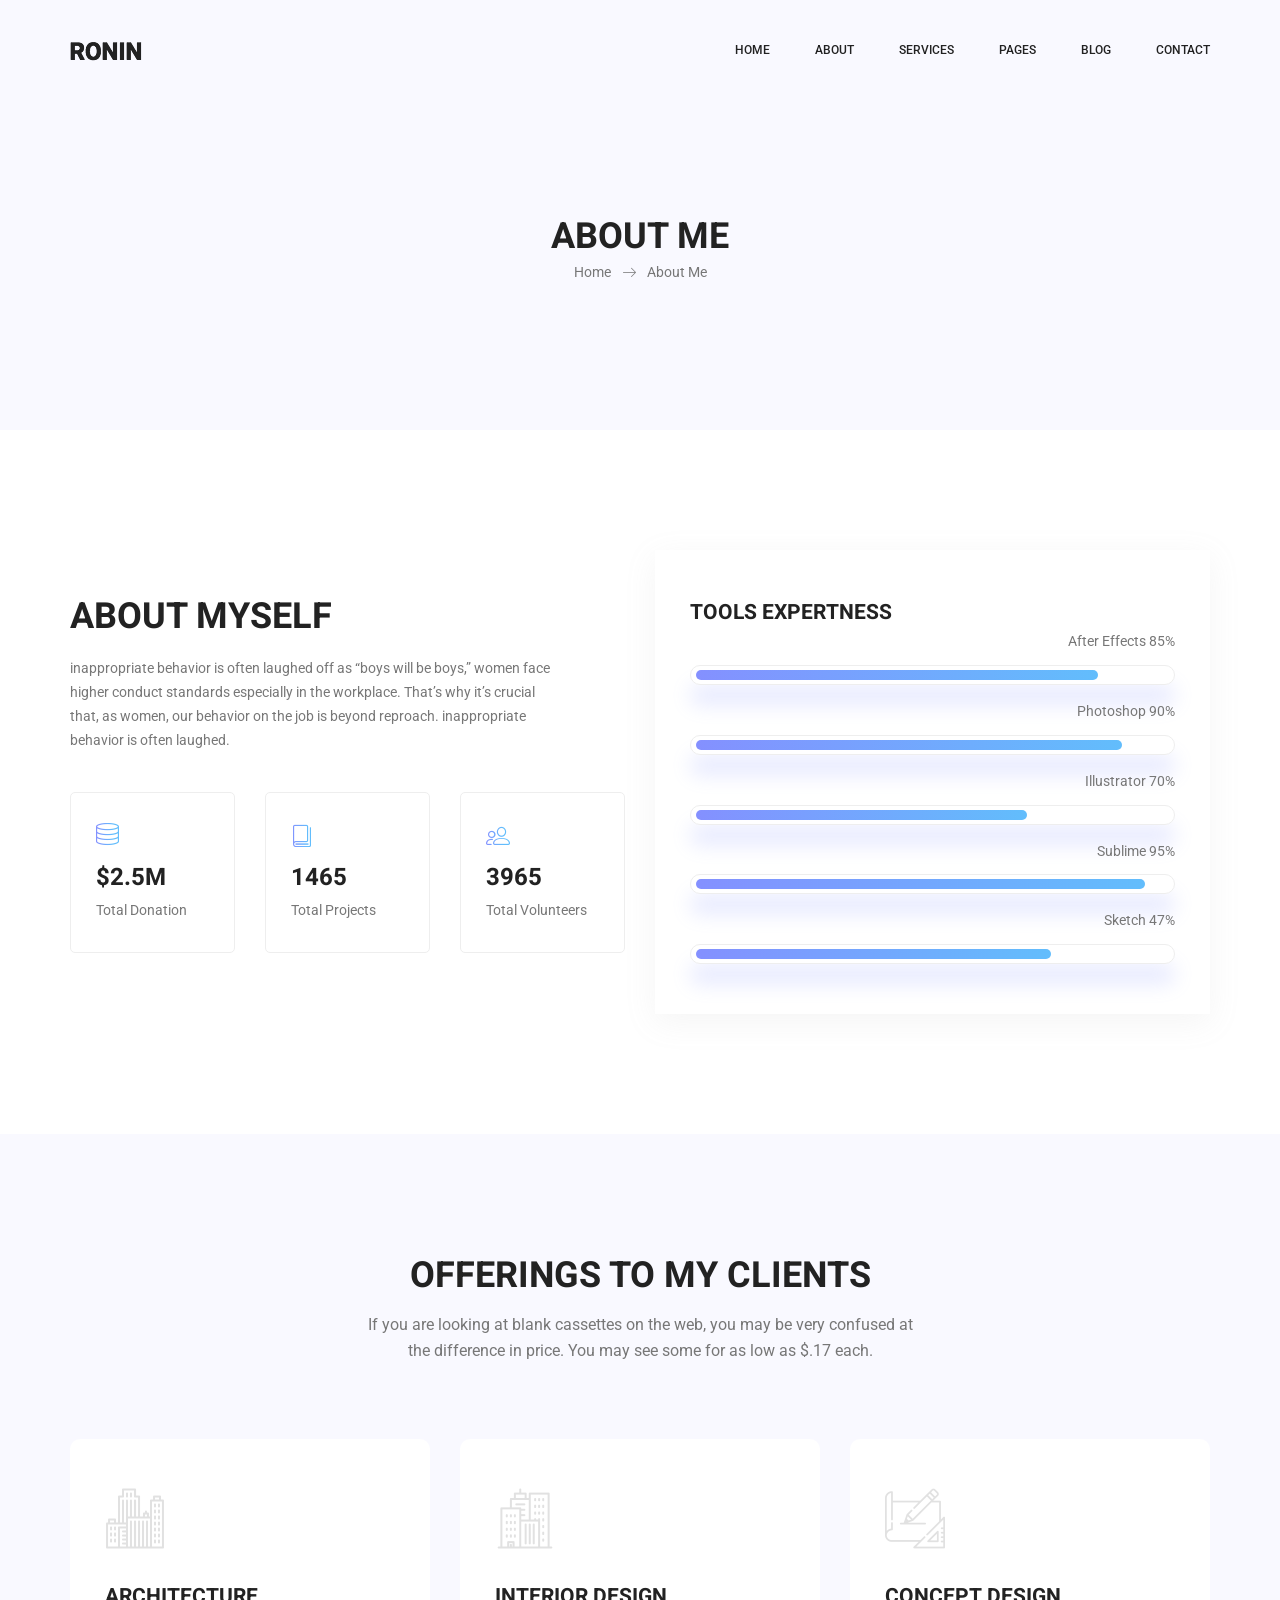
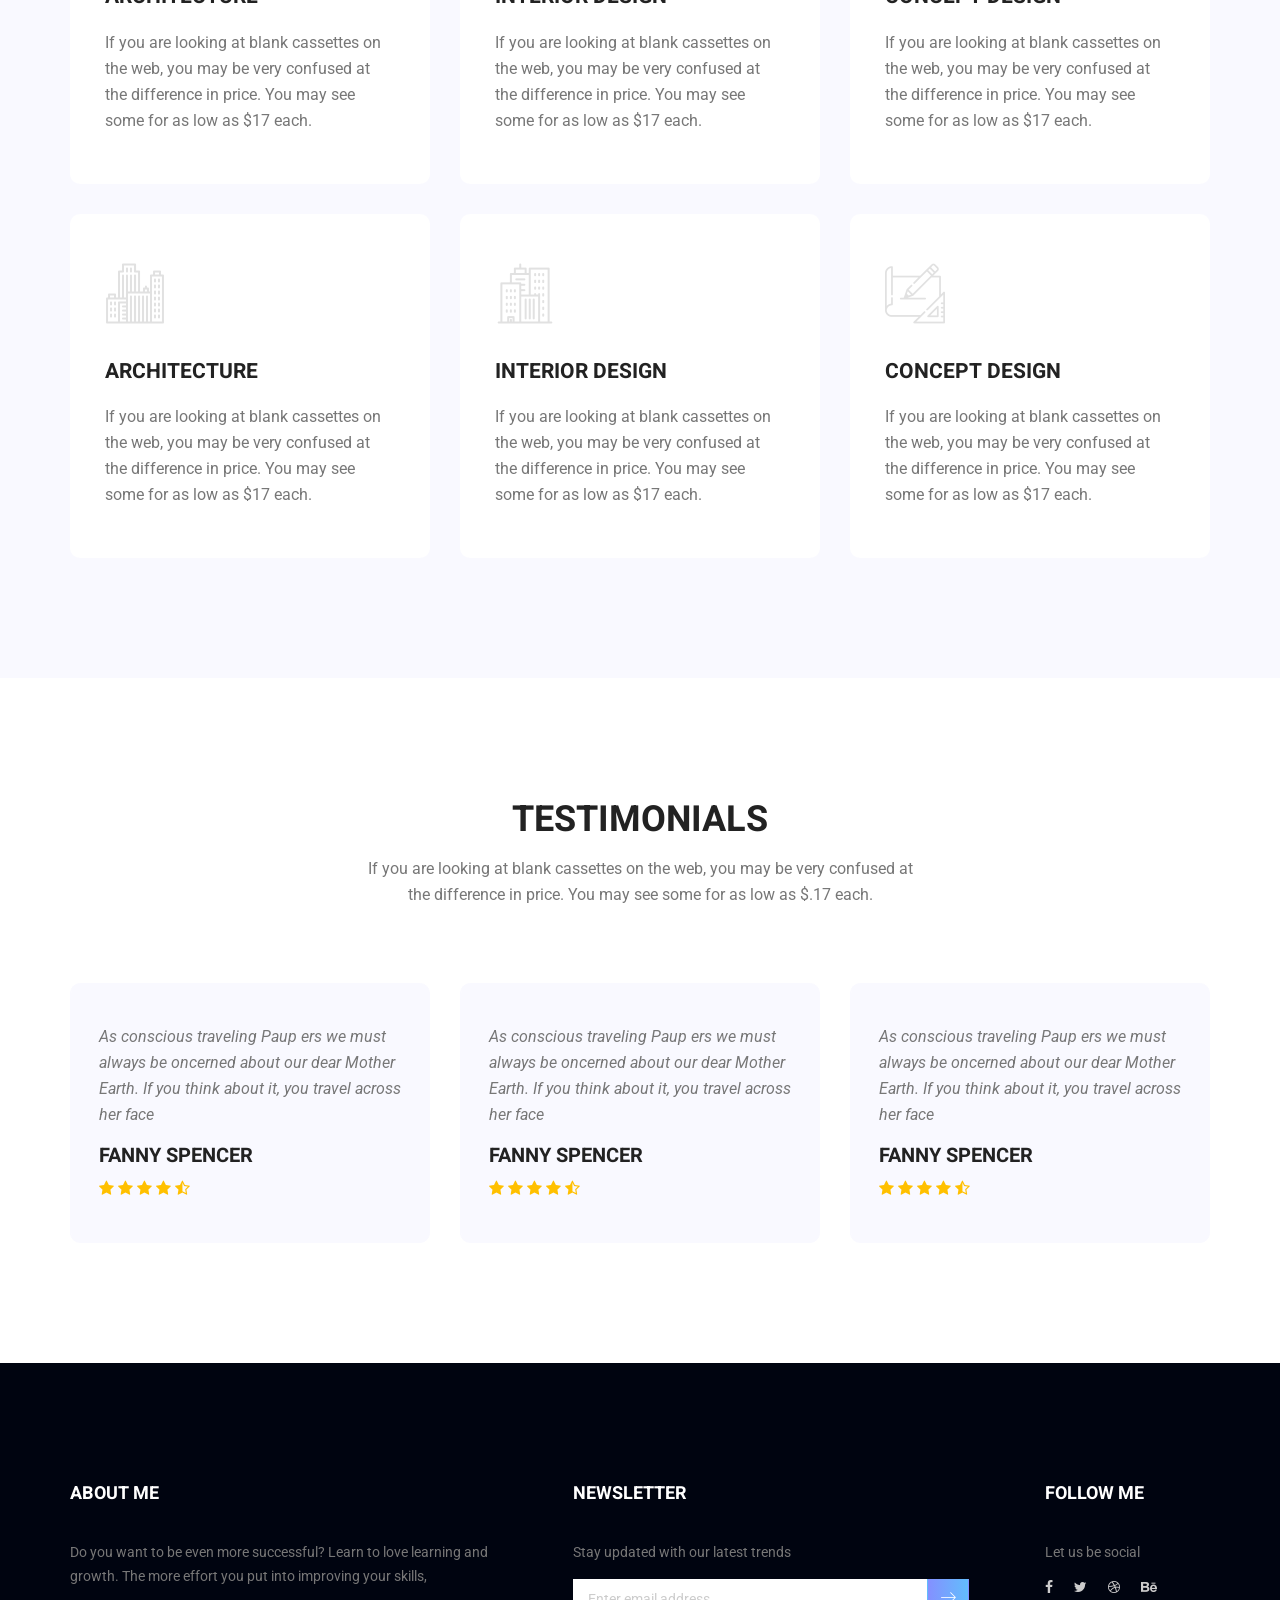
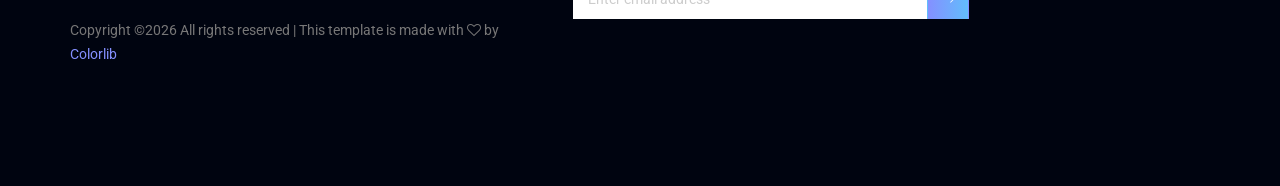
==== about-us.html @ 52c83244 "add new template" ====
<!doctype html>
<html lang="en">
    <head>
        <!-- Required meta tags -->
        <meta charset="utf-8">
        <meta name="viewport" content="width=device-width, initial-scale=1, shrink-to-fit=no">
        <link rel="icon" href="img/favicon.png" type="image/png">
        <title>Ronin Multi</title>
        <!-- Bootstrap CSS -->
        <link rel="stylesheet" href="css/bootstrap.css">
        <link rel="stylesheet" href="vendors/linericon/style.css">
        <link rel="stylesheet" href="css/font-awesome.min.css">
        <link rel="stylesheet" href="vendors/owl-carousel/owl.carousel.min.css">
        <link rel="stylesheet" href="vendors/lightbox/simpleLightbox.css">
        <link rel="stylesheet" href="vendors/nice-select/css/nice-select.css">
        <link rel="stylesheet" href="vendors/animate-css/animate.css">
        <link rel="stylesheet" href="vendors/flaticon/flaticon.css">
        <!-- main css -->
        <link rel="stylesheet" href="css/style.css">
        <link rel="stylesheet" href="css/responsive.css">
    </head>
    <body>
        
        <!--================Header Menu Area =================-->
        <header class="header_area">
            <div class="main_menu" id="mainNav">
            	<nav class="navbar navbar-expand-lg navbar-light">
					<div class="container box_1620">
						<!-- Brand and toggle get grouped for better mobile display -->
						<a class="navbar-brand logo_h" href="index.html"><img src="img/logo.png" alt=""></a>
						<button class="navbar-toggler" type="button" data-toggle="collapse" data-target="#navbarSupportedContent" aria-controls="navbarSupportedContent" aria-expanded="false" aria-label="Toggle navigation">
							<span class="icon-bar"></span>
							<span class="icon-bar"></span>
							<span class="icon-bar"></span>
						</button>
						<!-- Collect the nav links, forms, and other content for toggling -->
						<div class="collapse navbar-collapse offset" id="navbarSupportedContent">
							<ul class="nav navbar-nav menu_nav ml-auto">
								<li class="nav-item active"><a class="nav-link" href="index.html">Home</a></li> 
								<li class="nav-item"><a class="nav-link" href="about-us.html">About</a></li> 
								<li class="nav-item"><a class="nav-link" href="services.html">Services</a>
								<li class="nav-item submenu dropdown">
									<a href="#" class="nav-link dropdown-toggle" data-toggle="dropdown" role="button" aria-haspopup="true" aria-expanded="false">Pages</a>
									<ul class="dropdown-menu">
										<li class="nav-item"><a class="nav-link" href="portfolio.html">Portfolio</a></li>
										<li class="nav-item"><a class="nav-link" href="portfolio-details.html">Project Details</a></li>
										<li class="nav-item"><a class="nav-link" href="elements.html">Elements</a></li>
									</ul>
								</li> 
								<li class="nav-item submenu dropdown">
									<a href="#" class="nav-link dropdown-toggle" data-toggle="dropdown" role="button" aria-haspopup="true" aria-expanded="false">Blog</a>
									<ul class="dropdown-menu">
										<li class="nav-item"><a class="nav-link" href="blog.html">Blog</a></li>
										<li class="nav-item"><a class="nav-link" href="single-blog.html">Blog Details</a></li>
									</ul>
								</li> 
								<li class="nav-item"><a class="nav-link" href="contact.html">Contact</a></li>
							</ul>
						</div> 
					</div>
            	</nav>
            </div>
        </header>
        <!--================Header Menu Area =================-->
        
        <!--================Home Banner Area =================-->
        <section class="banner_area">
            <div class="banner_inner d-flex align-items-center">
            	<div class="overlay bg-parallax" data-stellar-ratio="0.9" data-stellar-vertical-offset="0" data-background=""></div>
				<div class="container">
					<div class="banner_content text-center">
						<h2>About Me</h2>
						<div class="page_link">
							<a href="index.html">Home</a>
							<a href="about-us.html">About Me</a>
						</div>
						
					</div>
				</div>
            </div>
        </section>
        <!--================End Home Banner Area =================-->
        
        <!--================Welcome Area =================-->
        <section class="welcome_area p_120">
        	<div class="container">
        		<div class="row welcome_inner">
        			<div class="col-lg-6">
        				<div class="welcome_text">
        					<h4>About Myself</h4>
        					<p>inappropriate behavior is often laughed off as “boys will be boys,” women face higher conduct standards especially in the workplace. That’s why it’s crucial that, as women, our behavior on the job is beyond reproach. inappropriate behavior is often laughed.</p>
        					<div class="row">
        						<div class="col-sm-4">
        							<div class="wel_item">
        								<i class="lnr lnr-database"></i>
        								<h4>$2.5M</h4>
        								<p>Total Donation</p>
        							</div>
        						</div>
        						<div class="col-sm-4">
        							<div class="wel_item">
        								<i class="lnr lnr-book"></i>
        								<h4>1465</h4>
        								<p>Total Projects</p>
        							</div>
        						</div>
        						<div class="col-sm-4">
        							<div class="wel_item">
        								<i class="lnr lnr-users"></i>
        								<h4>3965</h4>
        								<p>Total Volunteers</p>
        							</div>
        						</div>
        					</div>
        				</div>
        			</div>
        			<div class="col-lg-6">
        				<div class="tools_expert">
        					<h3>Tools Expertness</h3>
        					<div class="skill_main">
								<div class="skill_item">
									<h4>After Effects <span class="counter">85</span>%</h4>
									<div class="progress">
										<div class="progress-bar" role="progressbar" aria-valuenow="85" aria-valuemin="0" aria-valuemax="100"></div>
									</div>
								</div>
								<div class="skill_item">
									<h4>Photoshop <span class="counter">90</span>%</h4>
									<div class="progress">
										<div class="progress-bar" role="progressbar" aria-valuenow="90" aria-valuemin="0" aria-valuemax="100"></div>
									</div>
								</div>
								<div class="skill_item">
									<h4>Illustrator <span class="counter">70</span>%</h4>
									<div class="progress">
										<div class="progress-bar" role="progressbar" aria-valuenow="70" aria-valuemin="0" aria-valuemax="100"></div>
									</div>
								</div>
								<div class="skill_item">
									<h4>Sublime <span class="counter">95</span>%</h4>
									<div class="progress">
										<div class="progress-bar" role="progressbar" aria-valuenow="95" aria-valuemin="0" aria-valuemax="100"></div>
									</div>
								</div>
								<div class="skill_item">
									<h4>Sketch <span class="counter">75</span>%</h4>
									<div class="progress">
										<div class="progress-bar" role="progressbar" aria-valuenow="75" aria-valuemin="0" aria-valuemax="100"></div>
									</div>
								</div>
							</div>
        				</div>
        			</div>
        		</div>
        	</div>
        </section>
        <!--================End Welcome Area =================-->
        
        <!--================Feature Area =================-->
        <section class="feature_area p_120">
        	<div class="container">
        		<div class="main_title">
        			<h2>offerings to my clients</h2>
        			<p>If you are looking at blank cassettes on the web, you may be very confused at the difference in price. You may see some for as low as $.17 each.</p>
        		</div>
        		<div class="feature_inner row">
        			<div class="col-lg-4 col-md-6">
        				<div class="feature_item">
        					<i class="flaticon-city"></i>
        					<h4>Architecture</h4>
        					<p>If you are looking at blank cassettes on the web, you may be very confused at the difference in price. You may see some for as low as $17 each.</p>
        				</div>
        			</div>
        			<div class="col-lg-4 col-md-6">
        				<div class="feature_item">
        					<i class="flaticon-skyline"></i>
        					<h4>Interior Design</h4>
        					<p>If you are looking at blank cassettes on the web, you may be very confused at the difference in price. You may see some for as low as $17 each.</p>
        				</div>
        			</div>
        			<div class="col-lg-4 col-md-6">
        				<div class="feature_item">
        					<i class="flaticon-sketch"></i>
        					<h4>Concept Design</h4>
        					<p>If you are looking at blank cassettes on the web, you may be very confused at the difference in price. You may see some for as low as $17 each.</p>
        				</div>
        			</div>
        			<div class="col-lg-4 col-md-6">
        				<div class="feature_item">
        					<i class="flaticon-city"></i>
        					<h4>Architecture</h4>
        					<p>If you are looking at blank cassettes on the web, you may be very confused at the difference in price. You may see some for as low as $17 each.</p>
        				</div>
        			</div>
        			<div class="col-lg-4 col-md-6">
        				<div class="feature_item">
        					<i class="flaticon-skyline"></i>
        					<h4>Interior Design</h4>
        					<p>If you are looking at blank cassettes on the web, you may be very confused at the difference in price. You may see some for as low as $17 each.</p>
        				</div>
        			</div>
        			<div class="col-lg-4 col-md-6">
        				<div class="feature_item">
        					<i class="flaticon-sketch"></i>
        					<h4>Concept Design</h4>
        					<p>If you are looking at blank cassettes on the web, you may be very confused at the difference in price. You may see some for as low as $17 each.</p>
        				</div>
        			</div>
        		</div>
        	</div>
        </section>
        <!--================End Feature Area =================-->
        
        <!--================Testimonials Area =================-->
        <section class="testimonials_area testi_two p_120">
        	<div class="container">
        		<div class="main_title">
        			<h2>Testimonials</h2>
        			<p>If you are looking at blank cassettes on the web, you may be very confused at the difference in price. You may see some for as low as $.17 each.</p>
        		</div>
        		<div class="testi_inner">
					<div class="testi_slider owl-carousel">
						<div class="item">
							<div class="testi_item">
								<p>As conscious traveling Paup ers we must always be oncerned about our dear Mother Earth. If you think about it, you travel across her face</p>
								<h4>Fanny Spencer</h4>
								<a href="#"><i class="fa fa-star"></i></a>
								<a href="#"><i class="fa fa-star"></i></a>
								<a href="#"><i class="fa fa-star"></i></a>
								<a href="#"><i class="fa fa-star"></i></a>
								<a href="#"><i class="fa fa-star-half-o"></i></a>
							</div>
						</div>
						<div class="item">
							<div class="testi_item">
								<p>As conscious traveling Paup ers we must always be oncerned about our dear Mother Earth. If you think about it, you travel across her face</p>
								<h4>Fanny Spencer</h4>
								<a href="#"><i class="fa fa-star"></i></a>
								<a href="#"><i class="fa fa-star"></i></a>
								<a href="#"><i class="fa fa-star"></i></a>
								<a href="#"><i class="fa fa-star"></i></a>
								<a href="#"><i class="fa fa-star-half-o"></i></a>
							</div>
						</div>
						<div class="item">
							<div class="testi_item">
								<p>As conscious traveling Paup ers we must always be oncerned about our dear Mother Earth. If you think about it, you travel across her face</p>
								<h4>Fanny Spencer</h4>
								<a href="#"><i class="fa fa-star"></i></a>
								<a href="#"><i class="fa fa-star"></i></a>
								<a href="#"><i class="fa fa-star"></i></a>
								<a href="#"><i class="fa fa-star"></i></a>
								<a href="#"><i class="fa fa-star-half-o"></i></a>
							</div>
						</div>
					</div>
        		</div>
        	</div>
        </section>
        <!--================End Testimonials Area =================-->
        
        <!--================Footer Area =================-->
        <footer class="footer_area p_120">
        	<div class="container">
        		<div class="row footer_inner">
        			<div class="col-lg-5 col-sm-6">
        				<aside class="f_widget ab_widget">
        					<div class="f_title">
        						<h3>About Me</h3>
        					</div>
        					<p>Do you want to be even more successful? Learn to love learning and growth. The more effort you put into improving your skills,</p>
        					<p><!-- Link back to Colorlib can't be removed. Template is licensed under CC BY 3.0. -->
Copyright &copy;<script>document.write(new Date().getFullYear());</script> All rights reserved | This template is made with <i class="fa fa-heart-o" aria-hidden="true"></i> by <a href="https://colorlib.com" target="_blank">Colorlib</a>
<!-- Link back to Colorlib can't be removed. Template is licensed under CC BY 3.0. -->
</p>
        				</aside>
        			</div>
        			<div class="col-lg-5 col-sm-6">
        				<aside class="f_widget news_widget">
        					<div class="f_title">
        						<h3>Newsletter</h3>
        					</div>
        					<p>Stay updated with our latest trends</p>
        					<div id="mc_embed_signup">
                                <form target="_blank" action="https://spondonit.us12.list-manage.com/subscribe/post?u=1462626880ade1ac87bd9c93a&amp;id=92a4423d01" method="get" class="subscribe_form relative">
                                	<div class="input-group d-flex flex-row">
                                        <input name="EMAIL" placeholder="Enter email address" onfocus="this.placeholder = ''" onblur="this.placeholder = 'Email Address '" required="" type="email">
                                        <button class="btn sub-btn"><span class="lnr lnr-arrow-right"></span></button>		
                                    </div>				
                                    <div class="mt-10 info"></div>
                                </form>
                            </div>
        				</aside>
        			</div>
        			<div class="col-lg-2">
        				<aside class="f_widget social_widget">
        					<div class="f_title">
        						<h3>Follow Me</h3>
        					</div>
        					<p>Let us be social</p>
        					<ul class="list">
        						<li><a href="#"><i class="fa fa-facebook"></i></a></li>
        						<li><a href="#"><i class="fa fa-twitter"></i></a></li>
        						<li><a href="#"><i class="fa fa-dribbble"></i></a></li>
        						<li><a href="#"><i class="fa fa-behance"></i></a></li>
        					</ul>
        				</aside>
        			</div>
        		</div>
        	</div>
        </footer>
        <!--================End Footer Area =================-->
        
        
        
        
        <!-- Optional JavaScript -->
        <!-- jQuery first, then Popper.js, then Bootstrap JS -->
        <script src="js/jquery-3.2.1.min.js"></script>
        <script src="js/popper.js"></script>
        <script src="js/bootstrap.min.js"></script>
        <script src="js/stellar.js"></script>
        <script src="vendors/lightbox/simpleLightbox.min.js"></script>
        <script src="vendors/nice-select/js/jquery.nice-select.min.js"></script>
        <script src="vendors/isotope/imagesloaded.pkgd.min.js"></script>
        <script src="vendors/isotope/isotope-min.js"></script>
        <script src="vendors/owl-carousel/owl.carousel.min.js"></script>
        <script src="js/jquery.ajaxchimp.min.js"></script>
        <script src="js/mail-script.js"></script>
        <script src="vendors/counter-up/jquery.waypoints.min.js"></script>
        <script src="vendors/counter-up/jquery.counterup.min.js"></script>
        <script src="js/theme.js"></script>
    </body>
</html>
---- vendors/linericon/style.css ----
@font-face {
	font-family: 'Linearicons-Free';
	src:url('fonts/Linearicons-Free.eot?w118d');
	src:url('fonts/Linearicons-Free.eot?#iefixw118d') format('embedded-opentype'),
		url('fonts/Linearicons-Free.woff2?w118d') format('woff2'),
		url('fonts/Linearicons-Free.woff?w118d') format('woff'),
		url('fonts/Linearicons-Free.ttf?w118d') format('truetype'),
		url('fonts/Linearicons-Free.svg?w118d#Linearicons-Free') format('svg');
	font-weight: normal;
	font-style: normal;
}

.lnr {
	font-family: 'Linearicons-Free';
	speak: none;
	font-style: normal;
	font-weight: normal;
	font-variant: normal;
	text-transform: none;
	line-height: 1;

	/* Better Font Rendering =========== */
	-webkit-font-smoothing: antialiased;
	-moz-osx-font-smoothing: grayscale;
}

.lnr-home:before {
	content: "\e800";
}
.lnr-apartment:before {
	content: "\e801";
}
.lnr-pencil:before {
	content: "\e802";
}
.lnr-magic-wand:before {
	content: "\e803";
}
.lnr-drop:before {
	content: "\e804";
}
.lnr-lighter:before {
	content: "\e805";
}
.lnr-poop:before {
	content: "\e806";
}
.lnr-sun:before {
	content: "\e807";
}
.lnr-moon:before {
	content: "\e808";
}
.lnr-cloud:before {
	content: "\e809";
}
.lnr-cloud-upload:before {
	content: "\e80a";
}
.lnr-cloud-download:before {
	content: "\e80b";
}
.lnr-cloud-sync:before {
	content: "\e80c";
}
.lnr-cloud-check:before {
	content: "\e80d";
}
.lnr-database:before {
	content: "\e80e";
}
.lnr-lock:before {
	content: "\e80f";
}
.lnr-cog:before {
	content: "\e810";
}
.lnr-trash:before {
	content: "\e811";
}
.lnr-dice:before {
	content: "\e812";
}
.lnr-heart:before {
	content: "\e813";
}
.lnr-star:before {
	content: "\e814";
}
.lnr-star-half:before {
	content: "\e815";
}
.lnr-star-empty:before {
	content: "\e816";
}
.lnr-flag:before {
	content: "\e817";
}
.lnr-envelope:before {
	content: "\e818";
}
.lnr-paperclip:before {
	content: "\e819";
}
.lnr-inbox:before {
	content: "\e81a";
}
.lnr-eye:before {
	content: "\e81b";
}
.lnr-printer:before {
	content: "\e81c";
}
.lnr-file-empty:before {
	content: "\e81d";
}
.lnr-file-add:before {
	content: "\e81e";
}
.lnr-enter:before {
	content: "\e81f";
}
.lnr-exit:before {
	content: "\e820";
}
.lnr-graduation-hat:before {
	content: "\e821";
}
.lnr-license:before {
	content: "\e822";
}
.lnr-music-note:before {
	content: "\e823";
}
.lnr-film-play:before {
	content: "\e824";
}
.lnr-camera-video:before {
	content: "\e825";
}
.lnr-camera:before {
	content: "\e826";
}
.lnr-picture:before {
	content: "\e827";
}
.lnr-book:before {
	content: "\e828";
}
.lnr-bookmark:before {
	content: "\e829";
}
.lnr-user:before {
	content: "\e82a";
}
.lnr-users:before {
	content: "\e82b";
}
.lnr-shirt:before {
	content: "\e82c";
}
.lnr-store:before {
	content: "\e82d";
}
.lnr-cart:before {
	content: "\e82e";
}
.lnr-tag:before {
	content: "\e82f";
}
.lnr-phone-handset:before {
	content: "\e830";
}
.lnr-phone:before {
	content: "\e831";
}
.lnr-pushpin:before {
	content: "\e832";
}
.lnr-map-marker:before {
	content: "\e833";
}
.lnr-map:before {
	content: "\e834";
}
.lnr-location:before {
	content: "\e835";
}
.lnr-calendar-full:before {
	content: "\e836";
}
.lnr-keyboard:before {
	content: "\e837";
}
.lnr-spell-check:before {
	content: "\e838";
}
.lnr-screen:before {
	content: "\e839";
}
.lnr-smartphone:before {
	content: "\e83a";
}
.lnr-tablet:before {
	content: "\e83b";
}
.lnr-laptop:before {
	content: "\e83c";
}
.lnr-laptop-phone:before {
	content: "\e83d";
}
.lnr-power-switch:before {
	content: "\e83e";
}
.lnr-bubble:before {
	content: "\e83f";
}
.lnr-heart-pulse:before {
	content: "\e840";
}
.lnr-construction:before {
	content: "\e841";
}
.lnr-pie-chart:before {
	content: "\e842";
}
.lnr-chart-bars:before {
	content: "\e843";
}
.lnr-gift:before {
	content: "\e844";
}
.lnr-diamond:before {
	content: "\e845";
}
.lnr-linearicons:before {
	content: "\e846";
}
.lnr-dinner:before {
	content: "\e847";
}
.lnr-coffee-cup:before {
	content: "\e848";
}
.lnr-leaf:before {
	content: "\e849";
}
.lnr-paw:before {
	content: "\e84a";
}
.lnr-rocket:before {
	content: "\e84b";
}
.lnr-briefcase:before {
	content: "\e84c";
}
.lnr-bus:before {
	content: "\e84d";
}
.lnr-car:before {
	content: "\e84e";
}
.lnr-train:before {
	content: "\e84f";
}
.lnr-bicycle:before {
	content: "\e850";
}
.lnr-wheelchair:before {
	content: "\e851";
}
.lnr-select:before {
	content: "\e852";
}
.lnr-earth:before {
	content: "\e853";
}
.lnr-smile:before {
	content: "\e854";
}
.lnr-sad:before {
	content: "\e855";
}
.lnr-neutral:before {
	content: "\e856";
}
.lnr-mustache:before {
	content: "\e857";
}
.lnr-alarm:before {
	content: "\e858";
}
.lnr-bullhorn:before {
	content: "\e859";
}
.lnr-volume-high:before {
	content: "\e85a";
}
.lnr-volume-medium:before {
	content: "\e85b";
}
.lnr-volume-low:before {
	content: "\e85c";
}
.lnr-volume:before {
	content: "\e85d";
}
.lnr-mic:before {
	content: "\e85e";
}
.lnr-hourglass:before {
	content: "\e85f";
}
.lnr-undo:before {
	content: "\e860";
}
.lnr-redo:before {
	content: "\e861";
}
.lnr-sync:before {
	content: "\e862";
}
.lnr-history:before {
	content: "\e863";
}
.lnr-clock:before {
	content: "\e864";
}
.lnr-download:before {
	content: "\e865";
}
.lnr-upload:before {
	content: "\e866";
}
.lnr-enter-down:before {
	content: "\e867";
}
.lnr-exit-up:before {
	content: "\e868";
}
.lnr-bug:before {
	content: "\e869";
}
.lnr-code:before {
	content: "\e86a";
}
.lnr-link:before {
	content: "\e86b";
}
.lnr-unlink:before {
	content: "\e86c";
}
.lnr-thumbs-up:before {
	content: "\e86d";
}
.lnr-thumbs-down:before {
	content: "\e86e";
}
.lnr-magnifier:before {
	content: "\e86f";
}
.lnr-cross:before {
	content: "\e870";
}
.lnr-menu:before {
	content: "\e871";
}
.lnr-list:before {
	content: "\e872";
}
.lnr-chevron-up:before {
	content: "\e873";
}
.lnr-chevron-down:before {
	content: "\e874";
}
.lnr-chevron-left:before {
	content: "\e875";
}
.lnr-chevron-right:before {
	content: "\e876";
}
.lnr-arrow-up:before {
	content: "\e877";
}
.lnr-arrow-down:before {
	content: "\e878";
}
.lnr-arrow-left:before {
	content: "\e879";
}
.lnr-arrow-right:before {
	content: "\e87a";
}
.lnr-move:before {
	content: "\e87b";
}
.lnr-warning:before {
	content: "\e87c";
}
.lnr-question-circle:before {
	content: "\e87d";
}
.lnr-menu-circle:before {
	content: "\e87e";
}
.lnr-checkmark-circle:before {
	content: "\e87f";
}
.lnr-cross-circle:before {
	content: "\e880";
}
.lnr-plus-circle:before {
	content: "\e881";
}
.lnr-circle-minus:before {
	content: "\e882";
}
.lnr-arrow-up-circle:before {
	content: "\e883";
}
.lnr-arrow-down-circle:before {
	content: "\e884";
}
.lnr-arrow-left-circle:before {
	content: "\e885";
}
.lnr-arrow-right-circle:before {
	content: "\e886";
}
.lnr-chevron-up-circle:before {
	content: "\e887";
}
.lnr-chevron-down-circle:before {
	content: "\e888";
}
.lnr-chevron-left-circle:before {
	content: "\e889";
}
.lnr-chevron-right-circle:before {
	content: "\e88a";
}
.lnr-crop:before {
	content: "\e88b";
}
.lnr-frame-expand:before {
	content: "\e88c";
}
.lnr-frame-contract:before {
	content: "\e88d";
}
.lnr-layers:before {
	content: "\e88e";
}
.lnr-funnel:before {
	content: "\e88f";
}
.lnr-text-format:before {
	content: "\e890";
}
.lnr-text-format-remove:before {
	content: "\e891";
}
.lnr-text-size:before {
	content: "\e892";
}
.lnr-bold:before {
	content: "\e893";
}
.lnr-italic:before {
	content: "\e894";
}
.lnr-underline:before {
	content: "\e895";
}
.lnr-strikethrough:before {
	content: "\e896";
}
.lnr-highlight:before {
	content: "\e897";
}
.lnr-text-align-left:before {
	content: "\e898";
}
.lnr-text-align-center:before {
	content: "\e899";
}
.lnr-text-align-right:before {
	content: "\e89a";
}
.lnr-text-align-justify:before {
	content: "\e89b";
}
.lnr-line-spacing:before {
	content: "\e89c";
}
.lnr-indent-increase:before {
	content: "\e89d";
}
.lnr-indent-decrease:before {
	content: "\e89e";
}
.lnr-pilcrow:before {
	content: "\e89f";
}
.lnr-direction-ltr:before {
	content: "\e8a0";
}
.lnr-direction-rtl:before {
	content: "\e8a1";
}
.lnr-page-break:before {
	content: "\e8a2";
}
.lnr-sort-alpha-asc:before {
	content: "\e8a3";
}
.lnr-sort-amount-asc:before {
	content: "\e8a4";
}
.lnr-hand:before {
	content: "\e8a5";
}
.lnr-pointer-up:before {
	content: "\e8a6";
}
.lnr-pointer-right:before {
	content: "\e8a7";
}
.lnr-pointer-down:before {
	content: "\e8a8";
}
.lnr-pointer-left:before {
	content: "\e8a9";
}
---- vendors/lightbox/simpleLightbox.css ----
.slbOverlay, .slbWrapOuter, .slbWrap {
  position: fixed;
  top: 0;
  right: 0;
  bottom: 0;
  left: 0;
}

.slbOverlay {
  overflow: hidden;
  z-index: 2000;
  background-color: #000;
  opacity: 0.7;
  filter: alpha(opacity=70);
  -webkit-animation: slbOverlay 0.5s;
  -moz-animation: slbOverlay 0.5s;
  animation: slbOverlay 0.5s;
}

.slbWrapOuter {
  overflow-x: hidden;
  overflow-y: auto;
  z-index: 2010;
}

.slbWrap {
  position: absolute;
  text-align: center;
}

.slbWrap:before {
  content: "";
  display: inline-block;
  height: 100%;
  vertical-align: middle;
}

.slbContentOuter {
  display: inline-block;
  vertical-align: middle;
  margin: 0px auto;
  padding: 0 1em;
  box-sizing: border-box;
  z-index: 2020;
  text-align: left;
  max-width: 100%;
}

.slbContentEl .slbContentOuter {
  padding: 5em 1em;
}

.slbContent {
  position: relative;
}

.slbContentEl .slbContent {
  -webkit-animation: slbEnter 0.3s;
  -moz-animation: slbEnter 0.3s;
  animation: slbEnter 0.3s;
  background-color: #fff;
  box-shadow: 0 0.2em 1em rgba(0, 0, 0, 0.4);
}

.slbImageWrap {
  -webkit-animation: slbEnter 0.3s;
  -moz-animation: slbEnter 0.3s;
  animation: slbEnter 0.3s;
  position: relative;
}

.slbImageWrap:after {
  content: "";
  position: absolute;
  left: 0;
  right: 0;
  top: 5em;
  bottom: 5em;
  display: block;
  z-index: -1;
  box-shadow: 0 0.2em 1em rgba(0, 0, 0, 0.6);
  background-color: #FFF;
}

.slbImage {
  width: auto;
  max-width: 100%;
  height: auto;
  display: block;
  line-height: 0;
  box-sizing: border-box;
  padding: 5em 0;
  margin: 0 auto;
}

.slbCaption {
  display: inline-block;
  max-width: 100%;
  overflow: hidden;
  text-overflow: ellipsis;
  white-space: nowrap;
  word-wrap: normal;
  font-size: 1.4em;
  position: absolute;
  left: 0;
  right: 0;
  bottom: 0;
  padding: 0.71429em 0;
  color: #fff;
  color: rgba(255, 255, 255, 0.7);
  text-align: center;
}

.slbCloseBtn, .slbArrow {
  margin: 0;
  padding: 0;
  border: 0;
  cursor: pointer;
  background: none;
}

.slbCloseBtn::-moz-focus-inner, .slbArrow::-moz-focus-inner {
  padding: 0;
  border: 0;
}

.slbCloseBtn:hover, .slbArrow:hover {
  opacity: 0.5;
}

.slbCloseBtn:active, .slbArrow:active {
  opacity: 0.8;
}

.slbCloseBtn {
  -webkit-animation: slbEnter 0.3s;
  -moz-animation: slbEnter 0.3s;
  animation: slbEnter 0.3s;
  font-size: 3em;
  width: 1.66667em;
  height: 1.66667em;
  line-height: 1.66667em;
  position: absolute;
  right: -0.33333em;
  top: 0;
  color: #fff;
  color: rgba(255, 255, 255, 0.7);
  text-align: center;
    outline: none;
    box-shadow: none;
}

.slbLoading .slbCloseBtn {
  display: none;
}

.slbLoadingText {
  font-size: 1.4em;
  color: #fff;
  color: rgba(255, 255, 255, 0.9);
}

.slbArrows {
  position: fixed;
  top: 50%;
  left: 0;
  right: 0;
}

.slbLoading .slbArrows {
  display: none;
}

.slbArrow {
  position: absolute;
  top: 50%;
  margin-top: -5em;
  width: 5em;
  height: 10em;
  opacity: 0.7;
  text-indent: -999em;
  overflow: hidden;
    outline: none;
    box-shadow: none;
}

.slbArrow:before {
  content: "";
  position: absolute;
  top: 50%;
  left: 50%;
  margin: -0.8em 0 0 -0.8em;
  border: 0.8em solid transparent;
}

.slbArrow.next {
  right: 0;
}

.slbArrow.next:before {
  border-left-color: #fff;
}

.slbArrow.prev {
  left: 0;
}

.slbArrow.prev:before {
  border-right-color: #fff;
}

.slbIframeCont {
  width: 80em;
  height: 0;
  overflow: hidden;
  padding-top: 56.25%;
  margin: 5em 0;
}

.slbIframe {
  position: absolute;
  top: 0;
  left: 0;
  width: 100%;
  height: 100%;
  box-shadow: 0 0.2em 1em rgba(0, 0, 0, 0.6);
  background: #000;
}

@-webkit-keyframes slbOverlay {
  from {
    opacity: 0;
  }
  to {
    opacity: 0.7;
  }
}

@-moz-keyframes slbOverlay {
  from {
    opacity: 0;
  }
  to {
    opacity: 0.7;
  }
}

@keyframes slbOverlay {
  from {
    opacity: 0;
  }
  to {
    opacity: 0.7;
  }
}

@-webkit-keyframes slbEnter {
  from {
    opacity: 0;
    -webkit-transform: translate3d(0, -1em, 0);
  }
  to {
    opacity: 1;
    -webkit-transform: translate3d(0, 0, 0);
  }
}

@-moz-keyframes slbEnter {
  from {
    opacity: 0;
    -moz-transform: translate3d(0, -1em, 0);
  }
  to {
    opacity: 1;
    -moz-transform: translate3d(0, 0, 0);
  }
}

@keyframes slbEnter {
  from {
    opacity: 0;
    -webkit-transform: translate3d(0, -1em, 0);
    -moz-transform: translate3d(0, -1em, 0);
    -ms-transform: translate3d(0, -1em, 0);
    -o-transform: translate3d(0, -1em, 0);
    transform: translate3d(0, -1em, 0);
  }
  to {
    opacity: 1;
    -webkit-transform: translate3d(0, 0, 0);
    -moz-transform: translate3d(0, 0, 0);
    -ms-transform: translate3d(0, 0, 0);
    -o-transform: translate3d(0, 0, 0);
    transform: translate3d(0, 0, 0);
  }
}
---- css/style.css ----
/*----------------------------------------------------
@File: Default Styles
@Author: Rocky Ahmed
@URL: http://wethemez.com
Author E-mail: rockybd1995@gmail.com

This file contains the styling for the actual theme, this
is the file you need to edit to change the look of the
theme.
---------------------------------------------------- */
/*=====================================================================
@Template Name: HostHub Construction 
@Author: Rocky Ahmed
@Developed By: Rocky Ahmed
@Developer URL: http://rocky.wethemez.com
Author E-mail: rockybd1995@gmail.com

@Default Styles

Table of Content:
01/ Variables
02/ predefin
03/ header
04/ button
05/ banner
06/ breadcrumb
07/ about
08/ team
09/ project 
10/ price 
11/ team 
12/ blog 
13/ video  
14/ features  
15/ career  
16/ contact 
17/ footer

=====================================================================*/
/*----------------------------------------------------*/
/*font Variables*/
/*Color Variables*/
/*=================== fonts ====================*/
@import url("https://fonts.googleapis.com/css?family=Heebo:300,400,500,700|Roboto:300,400,500,700");
/*---------------------------------------------------- */
/*----------------------------------------------------*/
.list {
  list-style: none;
  margin: 0px;
  padding: 0px; }

a {
  text-decoration: none;
  transition: all 0.3s ease-in-out; }
  a:hover, a:focus {
    text-decoration: none;
    outline: none; }

.row.m0 {
  margin: 0px; }

body {
  line-height: 26px;
  font-size: 16px;
  font-family: "Roboto", sans-serif;
  font-weight: normal;
  color: #777777; }

h1, h2, h3, h4, h5, h6 {
  font-family: "Heebo", sans-serif;
  font-weight: bold; }

button:focus {
  outline: none;
  box-shadow: none; }

.p_120 {
  padding-top: 120px;
  padding-bottom: 120px; }

.pad_top {
  padding-top: 120px; }

.pad_btm {
  padding-bottom: 120px; }

.mt-25 {
  margin-top: 25px; }

.p0 {
  padding-left: 0px;
  padding-right: 0px; }

@media (min-width: 1200px) {
  .container {
    max-width: 1170px; } }

@media (min-width: 1620px) {
  .box_1620 {
    max-width: 1650px;
    margin: auto; } }
.white_bg {
  background: #fff !important; }

/* Main Title Area css
============================================================================================ */
.main_title {
  text-align: center;
  margin-bottom: 75px; }
  .main_title h2 {
    font-family: "Heebo", sans-serif;
    font-size: 36px;
    color: #222222;
    font-weight: bold;
    margin-bottom: 15px;
    text-transform: uppercase; }
  .main_title p {
    font-size: 16px;
    font-family: "Roboto", sans-serif;
    line-height: 26px;
    color: #777777;
    margin-bottom: 0px;
    max-width: 570px;
    margin: auto; }
  .main_title.white h2 {
    color: #fff; }
  .main_title.white p {
    color: #fff;
    opacity: .6; }

/* End Main Title Area css
============================================================================================ */
/*---------------------------------------------------- */
/*----------------------------------------------------*/
.header_area {
  position: absolute;
  width: 100%;
  top: 0;
  left: 0;
  z-index: 99;
  transition: background 0.4s, all 0.3s linear; }
  .header_area .navbar {
    background: transparent;
    padding: 0px;
    border: 0px;
    border-radius: 0px; }
    .header_area .navbar .nav .nav-item {
      margin-right: 45px; }
      .header_area .navbar .nav .nav-item .nav-link {
        font: 500 12px/100px "Roboto", sans-serif;
        text-transform: uppercase;
        color: #222222;
        padding: 0px;
        display: inline-block; }
        .header_area .navbar .nav .nav-item .nav-link:after {
          display: none; }
      .header_area .navbar .nav .nav-item.submenu {
        position: relative; }
        .header_area .navbar .nav .nav-item.submenu ul {
          border: none;
          padding: 0px;
          border-radius: 0px;
          box-shadow: none;
          margin: 0px;
          background: #fff; }
          @media (min-width: 992px) {
            .header_area .navbar .nav .nav-item.submenu ul {
              position: absolute;
              top: 120%;
              left: 0px;
              min-width: 200px;
              text-align: left;
              opacity: 0;
              transition: all 300ms ease-in;
              visibility: hidden;
              display: block;
              border: none;
              padding: 0px;
              border-radius: 0px;
              box-shadow: 0px 10px 30px 0px rgba(0, 0, 0, 0.4); } }
          .header_area .navbar .nav .nav-item.submenu ul:before {
            content: "";
            width: 0;
            height: 0;
            border-style: solid;
            border-width: 10px 10px 0 10px;
            border-color: #eeeeee transparent transparent transparent;
            position: absolute;
            right: 24px;
            top: 45px;
            z-index: 3;
            opacity: 0;
            transition: all 400ms linear; }
          .header_area .navbar .nav .nav-item.submenu ul .nav-item {
            display: block;
            float: none;
            margin-right: 0px;
            border-bottom: 1px solid #ededed;
            margin-left: 0px;
            transition: all 0.4s linear; }
            .header_area .navbar .nav .nav-item.submenu ul .nav-item .nav-link {
              line-height: 45px;
              color: #222222;
              padding: 0px 30px;
              transition: all 150ms linear;
              display: block;
              margin-right: 0px; }
            .header_area .navbar .nav .nav-item.submenu ul .nav-item:last-child {
              border-bottom: none; }
            .header_area .navbar .nav .nav-item.submenu ul .nav-item:hover .nav-link {
              background: #8490ff;
              color: #fff; }
        @media (min-width: 992px) {
          .header_area .navbar .nav .nav-item.submenu:hover ul {
            visibility: visible;
            opacity: 1;
            top: 100%; } }
        .header_area .navbar .nav .nav-item.submenu:hover ul .nav-item {
          margin-top: 0px; }
      .header_area .navbar .nav .nav-item:last-child {
        margin-right: 0px; }
    .header_area .navbar .search {
      font-size: 12px;
      line-height: 60px;
      display: inline-block;
      color: #222222;
      margin-left: 80px; }
      .header_area .navbar .search i {
        font-weight: 600; }
  .header_area.navbar_fixed .main_menu {
    position: fixed;
    width: 100%;
    top: -70px;
    left: 0;
    right: 0;
    background: #fff;
    transform: translateY(70px);
    transition: transform 500ms ease, background 500ms ease;
    -webkit-transition: transform 500ms ease, background 500ms ease;
    box-shadow: 0px 3px 16px 0px rgba(0, 0, 0, 0.1); }
    .header_area.navbar_fixed .main_menu .navbar .nav .nav-item .nav-link {
      line-height: 70px; }
  @media (min-width: 992px) {
    .header_area.white_menu .navbar .navbar-brand img {
      display: none; }
      .header_area.white_menu .navbar .navbar-brand img + img {
        display: inline-block; } }
  @media (max-width: 991px) {
    .header_area.white_menu .navbar .navbar-brand img {
      display: inline-block; }
      .header_area.white_menu .navbar .navbar-brand img + img {
        display: none; } }
  .header_area.white_menu .navbar .nav .nav-item .nav-link {
    color: #fff; }
  .header_area.white_menu.navbar_fixed .main_menu .navbar .navbar-brand img {
    display: inline-block; }
    .header_area.white_menu.navbar_fixed .main_menu .navbar .navbar-brand img + img {
      display: none; }
  .header_area.white_menu.navbar_fixed .main_menu .navbar .nav .nav-item .nav-link {
    line-height: 70px;
    color: #222222; }

.top_menu {
  background: #ec9d5f; }
  .top_menu .float-left a {
    line-height: 40px;
    display: inline-block;
    color: #fff;
    font-family: "Roboto", sans-serif;
    text-transform: uppercase;
    font-size: 12px;
    margin-right: 50px;
    transition: all 300ms linear 0s; }
    .top_menu .float-left a:last-child {
      margin-right: 0px; }
    .top_menu .float-left a:hover {
      color: #8490ff; }
  .top_menu .float-right .pur_btn {
    background: #8490ff;
    color: #fff;
    font-family: "Roboto", sans-serif;
    line-height: 40px;
    display: block;
    padding: 0px 40px;
    font-weight: 500;
    font-size: 12px; }

/*---------------------------------------------------- */
/*----------------------------------------------------*/
/* Home Banner Area css
============================================================================================ */
.home_banner_area {
  z-index: 1;
  background: url(../img/banner/home-banner.jpg) no-repeat scroll center center;
  background-size: cover; }
  .home_banner_area .banner_inner {
    width: 100%; }
    .home_banner_area .banner_inner .home_left_img {
      padding-top: 195px; }
    .home_banner_area .banner_inner .col-lg-6 {
      vertical-align: middle;
      align-self: center; }
    .home_banner_area .banner_inner .banner_content {
      text-align: left;
      color: #222222; }
      .home_banner_area .banner_inner .banner_content h5 {
        font-size: 14px;
        font-family: "Roboto", sans-serif;
        text-transform: uppercase;
        letter-spacing: 2.1px;
        margin-bottom: 20px; }
      .home_banner_area .banner_inner .banner_content h2 {
        margin-top: 0px;
        font-size: 48px;
        font-weight: bold;
        font-family: "Heebo", sans-serif;
        line-height: 54px;
        text-transform: uppercase;
        margin-bottom: 20px; }
      .home_banner_area .banner_inner .banner_content p {
        color: #777777;
        font-family: "Roboto", sans-serif;
        max-width: 680px;
        font-size: 14px;
        line-height: 26px;
        margin: 0px auto 45px; }
      .home_banner_area .banner_inner .banner_content .banner_map_img {
        text-align: right; }

.blog_banner {
  min-height: 780px;
  position: relative;
  z-index: 1;
  overflow: hidden;
  margin-bottom: 0px; }
  .blog_banner .banner_inner {
    background: #04091e;
    position: relative;
    overflow: hidden;
    width: 100%;
    min-height: 780px;
    z-index: 1; }
    .blog_banner .banner_inner .overlay {
      background: url(../img/banner/banner-2.jpg) no-repeat scroll center center;
      opacity: .5;
      height: 125%;
      position: absolute;
      left: 0px;
      top: 0px;
      width: 100%;
      z-index: -1; }
    .blog_banner .banner_inner .blog_b_text {
      max-width: 700px;
      margin: auto;
      color: #fff;
      margin-top: 40px; }
      .blog_banner .banner_inner .blog_b_text h2 {
        font-size: 60px;
        font-weight: 500;
        font-family: "Roboto", sans-serif;
        line-height: 66px;
        margin-bottom: 15px; }
      .blog_banner .banner_inner .blog_b_text p {
        font-size: 16px;
        margin-bottom: 35px; }
      .blog_banner .banner_inner .blog_b_text .white_bg_btn {
        line-height: 42px;
        padding: 0px 45px; }

.banner_box {
  max-width: 1620px;
  margin: auto; }

.banner_area {
  position: relative;
  z-index: 1;
  min-height: 430px; }
  .banner_area .banner_inner {
    position: relative;
    overflow: hidden;
    width: 100%;
    min-height: 430px;
    background: #f9f9ff;
    z-index: 1; }
    .banner_area .banner_inner .banner_content {
      margin-top: 70px; }
      .banner_area .banner_inner .banner_content h2 {
        color: #222222;
        font-size: 36px;
        font-family: "Heebo", sans-serif;
        margin-bottom: 0px;
        text-transform: uppercase;
        font-weight: bold; }
      .banner_area .banner_inner .banner_content .page_link a {
        font-size: 14px;
        color: #777777;
        font-family: "Roboto", sans-serif;
        margin-right: 32px;
        position: relative; }
        .banner_area .banner_inner .banner_content .page_link a:before {
          content: "\e87a";
          font-family: 'Linearicons-Free';
          font-size: 14px;
          position: absolute;
          right: -25px;
          top: 54%;
          transform: translateY(-50%); }
        .banner_area .banner_inner .banner_content .page_link a:last-child {
          margin-right: 0px; }
          .banner_area .banner_inner .banner_content .page_link a:last-child:before {
            display: none; }

/* End Home Banner Area css
============================================================================================ */
/*---------------------------------------------------- */
/*----------------------------------------------------*/
/* Latest Blog Area css
============================================================================================ */
.l_blog_item .l_blog_text .date {
  margin-top: 24px;
  margin-bottom: 15px; }
  .l_blog_item .l_blog_text .date a {
    color: #777777;
    font-size: 12px;
    font-family: "Roboto", sans-serif; }
.l_blog_item .l_blog_text h4 {
  font-size: 21px;
  color: #222222;
  margin-bottom: 20px;
  transition: all 300ms linear 0s;
  font-family: "Heebo", sans-serif;
  font-weight: bold;
  text-transform: uppercase;
  max-width: 300px; }
  .l_blog_item .l_blog_text h4:hover {
    color: #8490ff; }
.l_blog_item .l_blog_text p {
  margin-bottom: 0px;
  font-size: 14px;
  font-family: "Roboto", sans-serif; }

/* End Latest Blog Area css
============================================================================================ */
/* Causes Area css
============================================================================================ */
.causes_slider .owl-dots {
  text-align: center;
  margin-top: 80px; }
  .causes_slider .owl-dots .owl-dot {
    height: 14px;
    width: 14px;
    background: #eeeeee;
    display: inline-block;
    margin-right: 7px; }
    .causes_slider .owl-dots .owl-dot:last-child {
      margin-right: 0px; }
    .causes_slider .owl-dots .owl-dot.active {
      background: #8490ff; }

.causes_item {
  background: #fff; }
  .causes_item .causes_img {
    position: relative; }
    .causes_item .causes_img .c_parcent {
      position: absolute;
      bottom: 0px;
      width: 100%;
      left: 0px;
      height: 3px;
      background: rgba(255, 255, 255, 0.5); }
      .causes_item .causes_img .c_parcent span {
        width: 70%;
        height: 3px;
        background: #8490ff;
        position: absolute;
        left: 0px;
        bottom: 0px; }
        .causes_item .causes_img .c_parcent span:before {
          content: "75%";
          position: absolute;
          right: -10px;
          bottom: 0px;
          background: #8490ff;
          color: #fff;
          padding: 0px 5px; }
  .causes_item .causes_text {
    padding: 30px 35px 40px 30px; }
    .causes_item .causes_text h4 {
      color: #222222;
      font-family: "Roboto", sans-serif;
      font-size: 18px;
      font-weight: 600;
      margin-bottom: 15px;
      cursor: pointer; }
      .causes_item .causes_text h4:hover {
        color: #8490ff; }
    .causes_item .causes_text p {
      font-size: 14px;
      line-height: 24px;
      color: #777777;
      font-weight: 300;
      margin-bottom: 0px; }
  .causes_item .causes_bottom a {
    width: 50%;
    border: 1px solid #8490ff;
    text-align: center;
    float: left;
    line-height: 50px;
    background: #8490ff;
    color: #fff;
    font-family: "Roboto", sans-serif;
    font-size: 14px;
    font-weight: 500; }
    .causes_item .causes_bottom a + a {
      border-color: #eeeeee;
      background: #fff;
      font-size: 14px;
      color: #222222; }

/* End Causes Area css
============================================================================================ */
/*================= latest_blog_area css =============*/
.single-recent-blog-post {
  margin-bottom: 30px; }
  .single-recent-blog-post .thumb {
    overflow: hidden; }
    .single-recent-blog-post .thumb img {
      transition: all 0.7s linear; }
  .single-recent-blog-post .details {
    padding-top: 30px; }
    .single-recent-blog-post .details .sec_h4 {
      line-height: 24px;
      padding: 10px 0px 13px;
      transition: all 0.3s linear; }
      .single-recent-blog-post .details .sec_h4:hover {
        color: #777777; }
  .single-recent-blog-post .date {
    font-size: 14px;
    line-height: 24px;
    font-weight: 400; }
  .single-recent-blog-post:hover img {
    transform: scale(1.23) rotate(10deg); }

.tags .tag_btn {
  font-size: 12px;
  font-weight: 500;
  line-height: 20px;
  border: 1px solid #eeeeee;
  display: inline-block;
  padding: 1px 18px;
  text-align: center;
  color: #222222; }
  .tags .tag_btn:before {
    background: #8490ff; }
  .tags .tag_btn + .tag_btn {
    margin-left: 2px; }

/*========= blog_categorie_area css ===========*/
.blog_categorie_area {
  padding-top: 80px;
  padding-bottom: 80px; }

.categories_post {
  position: relative;
  text-align: center;
  cursor: pointer; }
  .categories_post img {
    max-width: 100%; }
  .categories_post .categories_details {
    position: absolute;
    top: 20px;
    left: 20px;
    right: 20px;
    bottom: 20px;
    background: rgba(34, 34, 34, 0.8);
    color: #fff;
    transition: all 0.3s linear;
    display: flex;
    align-items: center;
    justify-content: center; }
    .categories_post .categories_details h5 {
      margin-bottom: 0px;
      font-size: 18px;
      line-height: 26px;
      text-transform: uppercase;
      color: #fff;
      position: relative; }
    .categories_post .categories_details p {
      font-weight: 300;
      font-size: 14px;
      line-height: 26px;
      margin-bottom: 0px; }
    .categories_post .categories_details .border_line {
      margin: 10px 0px;
      background: #fff;
      width: 100%;
      height: 1px; }
  .categories_post:hover .categories_details {
    background: rgba(56, 152, 248, 0.85); }

/*============ blog_left_sidebar css ==============*/
.blog_item {
  margin-bottom: 40px; }

.blog_info {
  padding-top: 30px; }
  .blog_info .post_tag {
    padding-bottom: 20px; }
    .blog_info .post_tag a {
      font: 300 14px/21px "Roboto", sans-serif;
      color: #222222; }
      .blog_info .post_tag a:hover {
        color: #777777; }
      .blog_info .post_tag a.active {
        color: #8490ff; }
  .blog_info .blog_meta li a {
    font: 300 14px/20px "Roboto", sans-serif;
    color: #777777;
    vertical-align: middle;
    padding-bottom: 12px;
    display: inline-block; }
    .blog_info .blog_meta li a i {
      color: #222222;
      font-size: 16px;
      font-weight: 600;
      padding-left: 15px;
      line-height: 20px;
      vertical-align: middle; }
    .blog_info .blog_meta li a:hover {
      color: #8490ff; }

.blog_post img {
  max-width: 100%; }

.blog_details {
  padding-top: 20px; }
  .blog_details h2 {
    font-size: 24px;
    line-height: 36px;
    color: #222222;
    font-weight: 600;
    transition: all 0.3s linear; }
    .blog_details h2:hover {
      color: #8490ff; }
  .blog_details p {
    margin-bottom: 26px; }

.view_btn {
  font-size: 14px;
  line-height: 36px;
  display: inline-block;
  color: #222222;
  font-weight: 500;
  padding: 0px 30px;
  background: #fff; }

.blog_right_sidebar {
  border: 1px solid #eeeeee;
  background: #fafaff;
  padding: 30px; }
  .blog_right_sidebar .widget_title {
    font-size: 18px;
    line-height: 25px;
    background: #8490ff;
    text-align: center;
    color: #fff;
    padding: 8px 0px;
    margin-bottom: 30px; }
  .blog_right_sidebar .search_widget .input-group .form-control {
    font-size: 14px;
    line-height: 29px;
    border: 0px;
    width: 100%;
    font-weight: 300;
    color: #fff;
    padding-left: 20px;
    border-radius: 45px;
    z-index: 0;
    background: #8490ff; }
    .blog_right_sidebar .search_widget .input-group .form-control.placeholder {
      color: #fff; }
    .blog_right_sidebar .search_widget .input-group .form-control:-moz-placeholder {
      color: #fff; }
    .blog_right_sidebar .search_widget .input-group .form-control::-moz-placeholder {
      color: #fff; }
    .blog_right_sidebar .search_widget .input-group .form-control::-webkit-input-placeholder {
      color: #fff; }
    .blog_right_sidebar .search_widget .input-group .form-control:focus {
      box-shadow: none; }
  .blog_right_sidebar .search_widget .input-group .btn-default {
    position: absolute;
    right: 20px;
    background: transparent;
    border: 0px;
    box-shadow: none;
    font-size: 14px;
    color: #fff;
    padding: 0px;
    top: 50%;
    transform: translateY(-50%);
    z-index: 1; }
  .blog_right_sidebar .author_widget {
    text-align: center; }
    .blog_right_sidebar .author_widget h4 {
      font-size: 18px;
      line-height: 20px;
      color: #222222;
      margin-bottom: 5px;
      margin-top: 30px; }
    .blog_right_sidebar .author_widget p {
      margin-bottom: 0px; }
    .blog_right_sidebar .author_widget .social_icon {
      padding: 7px 0px 15px; }
      .blog_right_sidebar .author_widget .social_icon a {
        font-size: 14px;
        color: #222222;
        transition: all 0.2s linear; }
        .blog_right_sidebar .author_widget .social_icon a + a {
          margin-left: 20px; }
        .blog_right_sidebar .author_widget .social_icon a:hover {
          color: #8490ff; }
  .blog_right_sidebar .popular_post_widget .post_item .media-body {
    justify-content: center;
    align-self: center;
    padding-left: 20px; }
    .blog_right_sidebar .popular_post_widget .post_item .media-body h3 {
      font-size: 14px;
      line-height: 20px;
      color: #222222;
      margin-bottom: 4px;
      transition: all 0.3s linear; }
      .blog_right_sidebar .popular_post_widget .post_item .media-body h3:hover {
        color: #8490ff; }
    .blog_right_sidebar .popular_post_widget .post_item .media-body p {
      font-size: 12px;
      line-height: 21px;
      margin-bottom: 0px; }
  .blog_right_sidebar .popular_post_widget .post_item + .post_item {
    margin-top: 20px; }
  .blog_right_sidebar .post_category_widget .cat-list li {
    border-bottom: 2px dotted #eee;
    transition: all 0.3s ease 0s;
    padding-bottom: 12px; }
    .blog_right_sidebar .post_category_widget .cat-list li a {
      font-size: 14px;
      line-height: 20px;
      color: #777; }
      .blog_right_sidebar .post_category_widget .cat-list li a p {
        margin-bottom: 0px; }
    .blog_right_sidebar .post_category_widget .cat-list li + li {
      padding-top: 15px; }
    .blog_right_sidebar .post_category_widget .cat-list li:hover {
      border-color: #8490ff; }
      .blog_right_sidebar .post_category_widget .cat-list li:hover a {
        color: #8490ff; }
  .blog_right_sidebar .newsletter_widget {
    text-align: center; }
    .blog_right_sidebar .newsletter_widget .form-group {
      margin-bottom: 8px; }
    .blog_right_sidebar .newsletter_widget .input-group-prepend {
      margin-right: -1px; }
    .blog_right_sidebar .newsletter_widget .input-group-text {
      background: #fff;
      border-radius: 0px;
      vertical-align: top;
      font-size: 12px;
      line-height: 36px;
      padding: 0px 0px 0px 15px;
      border: 1px solid #eeeeee;
      border-right: 0px; }
    .blog_right_sidebar .newsletter_widget .form-control {
      font-size: 12px;
      line-height: 24px;
      color: #cccccc;
      border: 1px solid #eeeeee;
      border-left: 0px;
      border-radius: 0px; }
      .blog_right_sidebar .newsletter_widget .form-control.placeholder {
        color: #cccccc; }
      .blog_right_sidebar .newsletter_widget .form-control:-moz-placeholder {
        color: #cccccc; }
      .blog_right_sidebar .newsletter_widget .form-control::-moz-placeholder {
        color: #cccccc; }
      .blog_right_sidebar .newsletter_widget .form-control::-webkit-input-placeholder {
        color: #cccccc; }
      .blog_right_sidebar .newsletter_widget .form-control:focus {
        outline: none;
        box-shadow: none; }
    .blog_right_sidebar .newsletter_widget .bbtns {
      background-image: -moz-linear-gradient(0deg, #8490ff 0%, #62bdfc 100%);
      background-image: -webkit-linear-gradient(0deg, #8490ff 0%, #62bdfc 100%);
      background-image: -ms-linear-gradient(0deg, #8490ff 0%, #62bdfc 100%);
      color: #fff;
      font-size: 12px;
      line-height: 38px;
      display: inline-block;
      font-weight: 500;
      padding: 0px 24px 0px 24px;
      border-radius: 0; }
    .blog_right_sidebar .newsletter_widget .text-bottom {
      font-size: 12px; }
  .blog_right_sidebar .tag_cloud_widget ul li {
    display: inline-block; }
    .blog_right_sidebar .tag_cloud_widget ul li a {
      display: inline-block;
      border: 1px solid #eee;
      background: #fff;
      padding: 0px 13px;
      margin-bottom: 8px;
      transition: all 0.3s ease 0s;
      color: #222222;
      font-size: 12px; }
      .blog_right_sidebar .tag_cloud_widget ul li a:hover {
        background-image: -moz-linear-gradient(0deg, #8490ff 0%, #62bdfc 100%);
        background-image: -webkit-linear-gradient(0deg, #8490ff 0%, #62bdfc 100%);
        background-image: -ms-linear-gradient(0deg, #8490ff 0%, #62bdfc 100%);
        color: #fff; }
  .blog_right_sidebar .br {
    width: 100%;
    height: 1px;
    background: #eeeeee;
    margin: 30px 0px; }

.blog-pagination {
  padding-top: 25px;
  padding-bottom: 95px; }
  .blog-pagination .page-link {
    border-radius: 0; }
  .blog-pagination .page-item {
    border: none; }

.page-link {
  background: transparent;
  font-weight: 400; }

.blog-pagination .page-item.active .page-link {
  background-color: #8490ff;
  border-color: transparent;
  color: #fff; }

.blog-pagination .page-link {
  position: relative;
  display: block;
  padding: 0.5rem 0.75rem;
  margin-left: -1px;
  line-height: 1.25;
  color: #8a8a8a;
  border: none; }

.blog-pagination .page-link .lnr {
  font-weight: 600; }

.blog-pagination .page-item:last-child .page-link,
.blog-pagination .page-item:first-child .page-link {
  border-radius: 0; }

.blog-pagination .page-link:hover {
  color: #fff;
  text-decoration: none;
  background-color: #8490ff;
  border-color: #eee; }

/*============ Start Blog Single Styles  =============*/
.single-post-area .social-links {
  padding-top: 10px; }
  .single-post-area .social-links li {
    display: inline-block;
    margin-bottom: 10px; }
    .single-post-area .social-links li a {
      color: #cccccc;
      padding: 7px;
      font-size: 14px;
      transition: all 0.2s linear; }
      .single-post-area .social-links li a:hover {
        color: #222222; }
.single-post-area .blog_details {
  padding-top: 26px; }
  .single-post-area .blog_details p {
    margin-bottom: 10px; }
.single-post-area .quotes {
  margin-top: 20px;
  margin-bottom: 30px;
  padding: 24px 35px 24px 30px;
  background-color: white;
  box-shadow: -20.84px 21.58px 30px 0px rgba(176, 176, 176, 0.1);
  font-size: 14px;
  line-height: 24px;
  color: #777;
  font-style: italic; }
.single-post-area .arrow {
  position: absolute; }
  .single-post-area .arrow .lnr {
    font-size: 20px;
    font-weight: 600; }
.single-post-area .thumb .overlay-bg {
  background: rgba(0, 0, 0, 0.8); }
.single-post-area .navigation-area {
  border-top: 1px solid #eee;
  padding-top: 30px;
  margin-top: 60px; }
  .single-post-area .navigation-area p {
    margin-bottom: 0px; }
  .single-post-area .navigation-area h4 {
    font-size: 18px;
    line-height: 25px;
    color: #222222; }
  .single-post-area .navigation-area .nav-left {
    text-align: left; }
    .single-post-area .navigation-area .nav-left .thumb {
      margin-right: 20px;
      background: #000; }
      .single-post-area .navigation-area .nav-left .thumb img {
        transition: all 300ms linear 0s; }
    .single-post-area .navigation-area .nav-left .lnr {
      margin-left: 20px;
      opacity: 0;
      transition: all 300ms linear 0s; }
    .single-post-area .navigation-area .nav-left:hover .lnr {
      opacity: 1; }
    .single-post-area .navigation-area .nav-left:hover .thumb img {
      opacity: .5; }
    @media (max-width: 767px) {
      .single-post-area .navigation-area .nav-left {
        margin-bottom: 30px; } }
  .single-post-area .navigation-area .nav-right {
    text-align: right; }
    .single-post-area .navigation-area .nav-right .thumb {
      margin-left: 20px;
      background: #000; }
      .single-post-area .navigation-area .nav-right .thumb img {
        transition: all 300ms linear 0s; }
    .single-post-area .navigation-area .nav-right .lnr {
      margin-right: 20px;
      opacity: 0;
      transition: all 300ms linear 0s; }
    .single-post-area .navigation-area .nav-right:hover .lnr {
      opacity: 1; }
    .single-post-area .navigation-area .nav-right:hover .thumb img {
      opacity: .5; }
@media (max-width: 991px) {
  .single-post-area .sidebar-widgets {
    padding-bottom: 0px; } }

.comments-area {
  background: #fafaff;
  border: 1px solid #eee;
  padding: 50px 30px;
  margin-top: 50px; }
  @media (max-width: 414px) {
    .comments-area {
      padding: 50px 8px; } }
  .comments-area h4 {
    text-align: center;
    margin-bottom: 50px;
    color: #222222;
    font-size: 18px; }
  .comments-area h5 {
    font-size: 16px;
    margin-bottom: 0px; }
  .comments-area a {
    color: #222222; }
  .comments-area .comment-list {
    padding-bottom: 48px; }
    .comments-area .comment-list:last-child {
      padding-bottom: 0px; }
    .comments-area .comment-list.left-padding {
      padding-left: 25px; }
    @media (max-width: 413px) {
      .comments-area .comment-list .single-comment h5 {
        font-size: 12px; }
      .comments-area .comment-list .single-comment .date {
        font-size: 11px; }
      .comments-area .comment-list .single-comment .comment {
        font-size: 10px; } }
  .comments-area .thumb {
    margin-right: 20px; }
  .comments-area .date {
    font-size: 13px;
    color: #cccccc;
    margin-bottom: 13px; }
  .comments-area .comment {
    color: #777777;
    margin-bottom: 0px; }
  .comments-area .btn-reply {
    background-color: #fff;
    color: #222222;
    border: 1px solid #eee;
    padding: 2px 18px;
    font-size: 12px;
    display: block;
    font-weight: 600;
    transition: all 300ms linear 0s; }
    .comments-area .btn-reply:hover {
      background-color: #8490ff;
      color: #fff; }

.comment-form {
  background: #fafaff;
  text-align: center;
  border: 1px solid #eee;
  padding: 47px 30px 43px;
  margin-top: 50px;
  margin-bottom: 40px; }
  .comment-form h4 {
    text-align: center;
    margin-bottom: 50px;
    font-size: 18px;
    line-height: 22px;
    color: #222222; }
  .comment-form .name {
    padding-left: 0px; }
    @media (max-width: 767px) {
      .comment-form .name {
        padding-right: 0px;
        margin-bottom: 1rem; } }
  .comment-form .email {
    padding-right: 0px; }
    @media (max-width: 991px) {
      .comment-form .email {
        padding-left: 0px; } }
  .comment-form .form-control {
    padding: 8px 20px;
    background: #fff;
    border: none;
    border-radius: 0px;
    width: 100%;
    font-size: 14px;
    color: #777777;
    border: 1px solid transparent; }
    .comment-form .form-control:focus {
      box-shadow: none;
      border: 1px solid #eee; }
  .comment-form textarea.form-control {
    height: 140px;
    resize: none; }
  .comment-form ::-webkit-input-placeholder {
    /* Chrome/Opera/Safari */
    font-size: 13px;
    color: #777; }
  .comment-form ::-moz-placeholder {
    /* Firefox 19+ */
    font-size: 13px;
    color: #777; }
  .comment-form :-ms-input-placeholder {
    /* IE 10+ */
    font-size: 13px;
    color: #777; }
  .comment-form :-moz-placeholder {
    /* Firefox 18- */
    font-size: 13px;
    color: #777; }

/*============ End Blog Single Styles  =============*/
/*---------------------------------------------------- */
/*----------------------------------------------------*/
/* Home Map Area css
============================================================================================ */
.home_map_area {
  position: relative; }
  .home_map_area .mapBox2 {
    min-height: 600px; }
  .home_map_area .home_details {
    position: absolute;
    right: 0px;
    width: 100%;
    z-index: 10;
    top: 50%;
    transform: translateY(-50%); }
    .home_map_area .home_details .box_home_details {
      background: #fff;
      max-width: 457px;
      float: right;
      width: 100%;
      padding-left: 92px;
      padding-right: 92px;
      padding-top: 112px;
      padding-bottom: 112px;
      border-radius: 10px; }
      .home_map_area .home_details .box_home_details .media {
        margin-bottom: 26px; }
        .home_map_area .home_details .box_home_details .media:last-child {
          margin-bottom: 0px; }
        .home_map_area .home_details .box_home_details .media .d-flex {
          padding-right: 20px; }
          .home_map_area .home_details .box_home_details .media .d-flex i {
            font-size: 20px;
            background: linear-gradient(to right, #2c28b1 0%, #9b5cf6 70%);
            -webkit-background-clip: text;
            -webkit-text-fill-color: transparent; }
        .home_map_area .home_details .box_home_details .media .media-body h4 {
          font-size: 14px;
          color: #222222;
          text-transform: uppercase; }
        .home_map_area .home_details .box_home_details .media .media-body p {
          margin-bottom: 0px; }

/* End Home Map Form Area css
============================================================================================ */
/* Reservation Form Area css
============================================================================================ */
.reservation_form_area .res_form_inner {
  max-width: 555px;
  margin: auto;
  box-shadow: 0px 10px 30px 0px rgba(153, 153, 153, 0.1);
  padding: 75px 50px;
  position: relative; }
  .reservation_form_area .res_form_inner:before {
    content: "";
    background: url(../img/contact-shap-1.png);
    position: absolute;
    left: -125px;
    height: 421px;
    width: 98px;
    top: 50%;
    transform: translateY(-50%); }
  .reservation_form_area .res_form_inner:after {
    content: "";
    background: url(../img/contact-shap-2.png);
    position: absolute;
    right: -125px;
    height: 421px;
    width: 98px;
    top: 50%;
    transform: translateY(-50%); }

.reservation_form .form-group input {
  height: 40px;
  border-radius: 0px;
  border: 1px solid #eeeeee;
  outline: none;
  box-shadow: none;
  padding: 0px 15px;
  font-size: 13px;
  font-family: "Roboto", sans-serif;
  font-weight: 300;
  color: #999999; }
  .reservation_form .form-group input.placeholder {
    font-size: 13px;
    font-family: "Roboto", sans-serif;
    font-weight: 300;
    color: #999999; }
  .reservation_form .form-group input:-moz-placeholder {
    font-size: 13px;
    font-family: "Roboto", sans-serif;
    font-weight: 300;
    color: #999999; }
  .reservation_form .form-group input::-moz-placeholder {
    font-size: 13px;
    font-family: "Roboto", sans-serif;
    font-weight: 300;
    color: #999999; }
  .reservation_form .form-group input::-webkit-input-placeholder {
    font-size: 13px;
    font-family: "Roboto", sans-serif;
    font-weight: 300;
    color: #999999; }
.reservation_form .form-group .res_select {
  height: 40px;
  border: 1px solid #eeeeee;
  border-radius: 0px;
  width: 100%;
  padding: 0px 15px;
  line-height: 36px; }
  .reservation_form .form-group .res_select .current {
    font-size: 13px;
    font-family: "Roboto", sans-serif;
    font-weight: 300;
    color: #999999; }
  .reservation_form .form-group .res_select:after {
    content: "\e874";
    font-family: 'Linearicons-Free';
    color: #cccccc;
    transform: rotate(0deg);
    border: none;
    margin-top: -17px;
    font-size: 13px;
    right: 22px; }
.reservation_form .form-group:last-child {
  text-align: center; }

/* End Reservation Form Area css
============================================================================================ */
/*============== contact_area css ================*/
.mapBox {
  height: 420px;
  margin-bottom: 80px; }

.contact_info .info_item {
  position: relative;
  padding-left: 45px; }
  .contact_info .info_item i {
    position: absolute;
    left: 0;
    top: 0;
    font-size: 20px;
    line-height: 24px;
    color: #8490ff;
    font-weight: 600; }
  .contact_info .info_item h6 {
    font-size: 16px;
    line-height: 24px;
    color: "Roboto", sans-serif;
    font-weight: bold;
    margin-bottom: 0px;
    color: #222222; }
    .contact_info .info_item h6 a {
      color: #222222; }
  .contact_info .info_item p {
    font-size: 14px;
    line-height: 24px;
    padding: 2px 0px; }

.contact_form .form-group {
  margin-bottom: 10px; }
  .contact_form .form-group .form-control {
    font-size: 13px;
    line-height: 26px;
    color: #999;
    border: 1px solid #eeeeee;
    font-family: "Roboto", sans-serif;
    border-radius: 0px;
    padding-left: 20px; }
    .contact_form .form-group .form-control:focus {
      box-shadow: none;
      outline: none; }
    .contact_form .form-group .form-control.placeholder {
      color: #999; }
    .contact_form .form-group .form-control:-moz-placeholder {
      color: #999; }
    .contact_form .form-group .form-control::-moz-placeholder {
      color: #999; }
    .contact_form .form-group .form-control::-webkit-input-placeholder {
      color: #999; }
  .contact_form .form-group textarea {
    resize: none; }
    .contact_form .form-group textarea.form-control {
      height: 140px; }
.contact_form .submit_btn {
  margin-top: 20px;
  cursor: pointer; }

/* Contact Success and error Area css
============================================================================================ */
.modal-message .modal-dialog {
  position: absolute;
  top: 36%;
  left: 50%;
  transform: translateX(-50%) translateY(-50%) !important;
  margin: 0px;
  max-width: 500px;
  width: 100%; }
  .modal-message .modal-dialog .modal-content .modal-header {
    text-align: center;
    display: block;
    border-bottom: none;
    padding-top: 50px;
    padding-bottom: 50px; }
    .modal-message .modal-dialog .modal-content .modal-header .close {
      position: absolute;
      right: -15px;
      top: -15px;
      padding: 0px;
      color: #fff;
      opacity: 1;
      cursor: pointer; }
    .modal-message .modal-dialog .modal-content .modal-header h2 {
      display: block;
      text-align: center;
      color: #8490ff;
      padding-bottom: 10px;
      font-family: "Roboto", sans-serif; }
    .modal-message .modal-dialog .modal-content .modal-header p {
      display: block; }

/* End Contact Success and error Area css
============================================================================================ */
/*---------------------------------------------------- */
/*----------------------------------------------------*/
/*============== Elements Area css ================*/
.mb-20 {
  margin-bottom: 20px; }

.mb-30 {
  margin-bottom: 30px; }

.sample-text-area {
  padding: 100px 0px; }
  .sample-text-area .title_color {
    margin-bottom: 30px; }
  .sample-text-area p {
    line-height: 26px; }
    .sample-text-area p b {
      font-weight: bold;
      color: #8490ff; }
    .sample-text-area p i {
      color: #8490ff;
      font-style: italic; }
    .sample-text-area p sup {
      color: #8490ff;
      font-style: italic; }
    .sample-text-area p sub {
      color: #8490ff;
      font-style: italic; }
    .sample-text-area p del {
      color: #8490ff; }
    .sample-text-area p u {
      color: #8490ff; }

/*============== End Elements Area css ================*/
/*==============Elements Button Area css ================*/
.elements_button .title_color {
  margin-bottom: 30px;
  color: #222222; }

.title_color {
  color: #222222; }

.button-group-area {
  margin-top: 15px; }
  .button-group-area:nth-child(odd) {
    margin-top: 40px; }
  .button-group-area:first-child {
    margin-top: 0px; }
  .button-group-area .theme_btn {
    margin-right: 10px; }
  .button-group-area .white_btn {
    margin-right: 10px; }
  .button-group-area .link {
    text-decoration: underline;
    color: #222222;
    background: transparent; }
    .button-group-area .link:hover {
      color: #fff; }
  .button-group-area .disable {
    background: transparent;
    color: #007bff;
    cursor: not-allowed; }
    .button-group-area .disable:before {
      display: none; }

.primary {
  background: #52c5fd; }
  .primary:before {
    background: #2faae6; }

.success {
  background: #4cd3e3; }
  .success:before {
    background: #2ebccd; }

.info {
  background: #38a4ff; }
  .info:before {
    background: #298cdf; }

.warning {
  background: #f4e700; }
  .warning:before {
    background: #e1d608; }

.danger {
  background: #f54940; }
  .danger:before {
    background: #e13b33; }

.primary-border {
  background: transparent;
  border: 1px solid #52c5fd;
  color: #52c5fd; }
  .primary-border:before {
    background: #52c5fd; }

.success-border {
  background: transparent;
  border: 1px solid #4cd3e3;
  color: #4cd3e3; }
  .success-border:before {
    background: #4cd3e3; }

.info-border {
  background: transparent;
  border: 1px solid #38a4ff;
  color: #38a4ff; }
  .info-border:before {
    background: #38a4ff; }

.warning-border {
  background: #fff;
  border: 1px solid #f4e700;
  color: #f4e700; }
  .warning-border:before {
    background: #f4e700; }

.danger-border {
  background: transparent;
  border: 1px solid #f54940;
  color: #f54940; }
  .danger-border:before {
    background: #f54940; }

.link-border {
  background: transparent;
  border: 1px solid #8490ff;
  color: #8490ff; }
  .link-border:before {
    background: #8490ff; }

.radius {
  border-radius: 3px; }

.circle {
  border-radius: 20px; }

.arrow span {
  padding-left: 5px; }

.e-large {
  line-height: 50px;
  padding-top: 0px;
  padding-bottom: 0px; }

.large {
  line-height: 45px;
  padding-top: 0px;
  padding-bottom: 0px; }

.medium {
  line-height: 30px;
  padding-top: 0px;
  padding-bottom: 0px; }

.small {
  line-height: 25px;
  padding-top: 0px;
  padding-bottom: 0px; }

.general {
  line-height: 38px;
  padding-top: 0px;
  padding-bottom: 0px; }

/*==============End Elements Button Area css ================*/
/* =================================== */
/*  Elements Page Styles
/* =================================== */
/*---------- Start Elements Page -------------*/
.generic-banner {
  margin-top: 60px;
  text-align: center; }

.generic-banner .height {
  height: 600px; }

@media (max-width: 767.98px) {
  .generic-banner .height {
    height: 400px; } }
.generic-banner .generic-banner-content h2 {
  line-height: 1.2em;
  margin-bottom: 20px; }

@media (max-width: 991.98px) {
  .generic-banner .generic-banner-content h2 br {
    display: none; } }
.generic-banner .generic-banner-content p {
  text-align: center;
  font-size: 16px; }

@media (max-width: 991.98px) {
  .generic-banner .generic-banner-content p br {
    display: none; } }
.generic-content h1 {
  font-weight: 600; }

.about-generic-area {
  background: #fff; }

.about-generic-area p {
  margin-bottom: 20px; }

.white-bg {
  background: #fff; }

.section-top-border {
  padding: 50px 0;
  border-top: 1px dotted #eee; }

.switch-wrap {
  margin-bottom: 10px; }

.switch-wrap p {
  margin: 0; }

/*---------- End Elements Page -------------*/
.sample-text-area {
  padding: 100px 0 70px 0; }

.sample-text {
  margin-bottom: 0; }

.text-heading {
  margin-bottom: 30px;
  font-size: 24px; }

.typo-list {
  margin-bottom: 10px; }

@media (max-width: 767px) {
  .typo-sec {
    margin-bottom: 30px; } }
@media (max-width: 767px) {
  .element-wrap {
    margin-top: 30px; } }
b, sup, sub, u, del {
  color: #f8b600; }

h1 {
  font-size: 36px; }

h2 {
  font-size: 30px; }

h3 {
  font-size: 24px; }

h4 {
  font-size: 18px; }

h5 {
  font-size: 16px; }

h6 {
  font-size: 14px; }

.typography h1, .typography h2, .typography h3, .typography h4, .typography h5, .typography h6 {
  color: #777777; }

.button-area .border-top-generic {
  padding: 70px 15px;
  border-top: 1px dotted #eee; }

.button-group-area .genric-btn {
  margin-right: 10px;
  margin-top: 10px; }

.button-group-area .genric-btn:last-child {
  margin-right: 0; }

.circle {
  border-radius: 20px; }

.genric-btn {
  display: inline-block;
  outline: none;
  line-height: 40px;
  padding: 0 30px;
  font-size: .8em;
  text-align: center;
  text-decoration: none;
  font-weight: 500;
  cursor: pointer;
  -webkit-transition: all 0.3s ease 0s;
  -moz-transition: all 0.3s ease 0s;
  -o-transition: all 0.3s ease 0s;
  transition: all 0.3s ease 0s; }

.genric-btn:focus {
  outline: none; }

.genric-btn.e-large {
  padding: 0 40px;
  line-height: 50px; }

.genric-btn.large {
  line-height: 45px; }

.genric-btn.medium {
  line-height: 30px; }

.genric-btn.small {
  line-height: 25px; }

.genric-btn.radius {
  border-radius: 3px; }

.genric-btn.circle {
  border-radius: 20px; }

.genric-btn.arrow {
  display: -webkit-inline-box;
  display: -ms-inline-flexbox;
  display: inline-flex;
  -webkit-box-align: center;
  -ms-flex-align: center;
  align-items: center; }

.genric-btn.arrow span {
  margin-left: 10px; }

.genric-btn.default {
  color: #222222;
  background: #f9f9ff;
  border: 1px solid transparent; }

.genric-btn.default:hover {
  border: 1px solid #f9f9ff;
  background: #fff; }

.genric-btn.default-border {
  border: 1px solid #f9f9ff;
  background: #fff; }

.genric-btn.default-border:hover {
  color: #222222;
  background: #f9f9ff;
  border: 1px solid transparent; }

.genric-btn.primary {
  color: #fff;
  background: #f8b600;
  border: 1px solid transparent; }

.genric-btn.primary:hover {
  color: #f8b600;
  border: 1px solid #f8b600;
  background: #fff; }

.genric-btn.primary-border {
  color: #f8b600;
  border: 1px solid #f8b600;
  background: #fff; }

.genric-btn.primary-border:hover {
  color: #fff;
  background: #f8b600;
  border: 1px solid transparent; }

.genric-btn.success {
  color: #fff;
  background: #4cd3e3;
  border: 1px solid transparent; }

.genric-btn.success:hover {
  color: #4cd3e3;
  border: 1px solid #4cd3e3;
  background: #fff; }

.genric-btn.success-border {
  color: #4cd3e3;
  border: 1px solid #4cd3e3;
  background: #fff; }

.genric-btn.success-border:hover {
  color: #fff;
  background: #4cd3e3;
  border: 1px solid transparent; }

.genric-btn.info {
  color: #fff;
  background: #38a4ff;
  border: 1px solid transparent; }

.genric-btn.info:hover {
  color: #38a4ff;
  border: 1px solid #38a4ff;
  background: #fff; }

.genric-btn.info-border {
  color: #38a4ff;
  border: 1px solid #38a4ff;
  background: #fff; }

.genric-btn.info-border:hover {
  color: #fff;
  background: #38a4ff;
  border: 1px solid transparent; }

.genric-btn.warning {
  color: #fff;
  background: #f4e700;
  border: 1px solid transparent; }

.genric-btn.warning:hover {
  color: #f4e700;
  border: 1px solid #f4e700;
  background: #fff; }

.genric-btn.warning-border {
  color: #f4e700;
  border: 1px solid #f4e700;
  background: #fff; }

.genric-btn.warning-border:hover {
  color: #fff;
  background: #f4e700;
  border: 1px solid transparent; }

.genric-btn.danger {
  color: #fff;
  background: #f44a40;
  border: 1px solid transparent; }

.genric-btn.danger:hover {
  color: #f44a40;
  border: 1px solid #f44a40;
  background: #fff; }

.genric-btn.danger-border {
  color: #f44a40;
  border: 1px solid #f44a40;
  background: #fff; }

.genric-btn.danger-border:hover {
  color: #fff;
  background: #f44a40;
  border: 1px solid transparent; }

.genric-btn.link {
  color: #222222;
  background: #f9f9ff;
  text-decoration: underline;
  border: 1px solid transparent; }

.genric-btn.link:hover {
  color: #222222;
  border: 1px solid #f9f9ff;
  background: #fff; }

.genric-btn.link-border {
  color: #222222;
  border: 1px solid #f9f9ff;
  background: #fff;
  text-decoration: underline; }

.genric-btn.link-border:hover {
  color: #222222;
  background: #f9f9ff;
  border: 1px solid transparent; }

.genric-btn.disable {
  color: #222222, 0.3;
  background: #f9f9ff;
  border: 1px solid transparent;
  cursor: not-allowed; }

.generic-blockquote {
  padding: 30px 50px 30px 30px;
  background: #fff;
  border-left: 2px solid #f8b600; }

@media (max-width: 991px) {
  .progress-table-wrap {
    overflow-x: scroll; } }
.progress-table {
  background: #fff;
  padding: 15px 0px 30px 0px;
  min-width: 800px; }

.progress-table .serial {
  width: 11.83%;
  padding-left: 30px; }

.progress-table .country {
  width: 28.07%; }

.progress-table .visit {
  width: 19.74%; }

.progress-table .percentage {
  width: 40.36%;
  padding-right: 50px; }

.progress-table .table-head {
  display: flex; }

.progress-table .table-head .serial, .progress-table .table-head .country, .progress-table .table-head .visit, .progress-table .table-head .percentage {
  color: #222222;
  line-height: 40px;
  text-transform: uppercase;
  font-weight: 500; }

.progress-table .table-row {
  padding: 15px 0;
  border-top: 1px solid #edf3fd;
  display: flex; }

.progress-table .table-row .serial, .progress-table .table-row .country, .progress-table .table-row .visit, .progress-table .table-row .percentage {
  display: flex;
  align-items: center; }

.progress-table .table-row .country img {
  margin-right: 15px; }

.progress-table .table-row .percentage .progress {
  width: 80%;
  border-radius: 0px;
  background: transparent; }

.progress-table .table-row .percentage .progress .progress-bar {
  height: 5px;
  line-height: 5px; }

.progress-table .table-row .percentage .progress .progress-bar.color-1 {
  background-color: #6382e6; }

.progress-table .table-row .percentage .progress .progress-bar.color-2 {
  background-color: #e66686; }

.progress-table .table-row .percentage .progress .progress-bar.color-3 {
  background-color: #f09359; }

.progress-table .table-row .percentage .progress .progress-bar.color-4 {
  background-color: #73fbaf; }

.progress-table .table-row .percentage .progress .progress-bar.color-5 {
  background-color: #73fbaf; }

.progress-table .table-row .percentage .progress .progress-bar.color-6 {
  background-color: #6382e6; }

.progress-table .table-row .percentage .progress .progress-bar.color-7 {
  background-color: #a367e7; }

.progress-table .table-row .percentage .progress .progress-bar.color-8 {
  background-color: #e66686; }

.single-gallery-image {
  margin-top: 30px;
  background-repeat: no-repeat !important;
  background-position: center center !important;
  background-size: cover !important;
  height: 200px;
  -webkit-transition: all 0.3s ease 0s;
  -moz-transition: all 0.3s ease 0s;
  -o-transition: all 0.3s ease 0s;
  transition: all 0.3s ease 0s; }

.single-gallery-image:hover {
  opacity: .8; }

.list-style {
  width: 14px;
  height: 14px; }

.unordered-list li {
  position: relative;
  padding-left: 30px;
  line-height: 1.82em !important; }

.unordered-list li:before {
  content: "";
  position: absolute;
  width: 14px;
  height: 14px;
  border: 3px solid #f8b600;
  background: #fff;
  top: 4px;
  left: 0;
  border-radius: 50%; }

.ordered-list {
  margin-left: 30px; }

.ordered-list li {
  list-style-type: decimal-leading-zero;
  color: #f8b600;
  font-weight: 500;
  line-height: 1.82em !important; }

.ordered-list li span {
  font-weight: 300;
  color: #777777; }

.ordered-list-alpha li {
  margin-left: 30px;
  list-style-type: lower-alpha;
  color: #f8b600;
  font-weight: 500;
  line-height: 1.82em !important; }

.ordered-list-alpha li span {
  font-weight: 300;
  color: #777777; }

.ordered-list-roman li {
  margin-left: 30px;
  list-style-type: lower-roman;
  color: #f8b600;
  font-weight: 500;
  line-height: 1.82em !important; }

.ordered-list-roman li span {
  font-weight: 300;
  color: #777777; }

.single-input {
  display: block;
  width: 100%;
  line-height: 40px;
  border: none;
  outline: none;
  background: #f9f9ff;
  padding: 0 20px; }

.single-input:focus {
  outline: none; }

.input-group-icon {
  position: relative; }

.input-group-icon .icon {
  position: absolute;
  left: 20px;
  top: 0;
  line-height: 40px;
  z-index: 3; }

.input-group-icon .icon i {
  color: #797979; }

.input-group-icon .single-input {
  padding-left: 45px; }

.single-textarea {
  display: block;
  width: 100%;
  line-height: 40px;
  border: none;
  outline: none;
  background: #f9f9ff;
  padding: 0 20px;
  height: 100px;
  resize: none; }

.single-textarea:focus {
  outline: none; }

.single-input-primary {
  display: block;
  width: 100%;
  line-height: 40px;
  border: 1px solid transparent;
  outline: none;
  background: #f9f9ff;
  padding: 0 20px; }

.single-input-primary:focus {
  outline: none;
  border: 1px solid #f8b600; }

.single-input-accent {
  display: block;
  width: 100%;
  line-height: 40px;
  border: 1px solid transparent;
  outline: none;
  background: #f9f9ff;
  padding: 0 20px; }

.single-input-accent:focus {
  outline: none;
  border: 1px solid #eb6b55; }

.single-input-secondary {
  display: block;
  width: 100%;
  line-height: 40px;
  border: 1px solid transparent;
  outline: none;
  background: #f9f9ff;
  padding: 0 20px; }

.single-input-secondary:focus {
  outline: none;
  border: 1px solid #f09359; }

.default-switch {
  width: 35px;
  height: 17px;
  border-radius: 8.5px;
  background: #fff;
  position: relative;
  cursor: pointer; }

.default-switch input {
  position: absolute;
  left: 0;
  top: 0;
  right: 0;
  bottom: 0;
  width: 100%;
  height: 100%;
  opacity: 0;
  cursor: pointer; }

.default-switch input + label {
  position: absolute;
  top: 1px;
  left: 1px;
  width: 15px;
  height: 15px;
  border-radius: 50%;
  background: #f8b600;
  -webkit-transition: all 0.2s;
  -moz-transition: all 0.2s;
  -o-transition: all 0.2s;
  transition: all 0.2s;
  box-shadow: 0px 4px 5px 0px rgba(0, 0, 0, 0.2);
  cursor: pointer; }

.default-switch input:checked + label {
  left: 19px; }

.single-element-widget {
  margin-bottom: 30px; }

.primary-switch {
  width: 35px;
  height: 17px;
  border-radius: 8.5px;
  background: #fff;
  position: relative;
  cursor: pointer; }

.primary-switch input {
  position: absolute;
  left: 0;
  top: 0;
  right: 0;
  bottom: 0;
  width: 100%;
  height: 100%;
  opacity: 0; }

.primary-switch input + label {
  position: absolute;
  left: 0;
  top: 0;
  right: 0;
  bottom: 0;
  width: 100%;
  height: 100%; }

.primary-switch input + label:before {
  content: "";
  position: absolute;
  left: 0;
  top: 0;
  right: 0;
  bottom: 0;
  width: 100%;
  height: 100%;
  background: transparent;
  border-radius: 8.5px;
  cursor: pointer;
  -webkit-transition: all 0.2s;
  -moz-transition: all 0.2s;
  -o-transition: all 0.2s;
  transition: all 0.2s; }

.primary-switch input + label:after {
  content: "";
  position: absolute;
  top: 1px;
  left: 1px;
  width: 15px;
  height: 15px;
  border-radius: 50%;
  background: #fff;
  -webkit-transition: all 0.2s;
  -moz-transition: all 0.2s;
  -o-transition: all 0.2s;
  transition: all 0.2s;
  box-shadow: 0px 4px 5px 0px rgba(0, 0, 0, 0.2);
  cursor: pointer; }

.primary-switch input:checked + label:after {
  left: 19px; }

.primary-switch input:checked + label:before {
  background: #f8b600; }

.confirm-switch {
  width: 35px;
  height: 17px;
  border-radius: 8.5px;
  background: #fff;
  position: relative;
  cursor: pointer; }

.confirm-switch input {
  position: absolute;
  left: 0;
  top: 0;
  right: 0;
  bottom: 0;
  width: 100%;
  height: 100%;
  opacity: 0; }

.confirm-switch input + label {
  position: absolute;
  left: 0;
  top: 0;
  right: 0;
  bottom: 0;
  width: 100%;
  height: 100%; }

.confirm-switch input + label:before {
  content: "";
  position: absolute;
  left: 0;
  top: 0;
  right: 0;
  bottom: 0;
  width: 100%;
  height: 100%;
  background: transparent;
  border-radius: 8.5px;
  -webkit-transition: all 0.2s;
  -moz-transition: all 0.2s;
  -o-transition: all 0.2s;
  transition: all 0.2s;
  cursor: pointer; }

.confirm-switch input + label:after {
  content: "";
  position: absolute;
  top: 1px;
  left: 1px;
  width: 15px;
  height: 15px;
  border-radius: 50%;
  background: #fff;
  -webkit-transition: all 0.2s;
  -moz-transition: all 0.2s;
  -o-transition: all 0.2s;
  transition: all 0.2s;
  box-shadow: 0px 4px 5px 0px rgba(0, 0, 0, 0.2);
  cursor: pointer; }

.confirm-switch input:checked + label:after {
  left: 19px; }

.confirm-switch input:checked + label:before {
  background: #4cd3e3; }

.primary-checkbox {
  width: 16px;
  height: 16px;
  border-radius: 3px;
  background: #fff;
  position: relative;
  cursor: pointer; }

.primary-checkbox input {
  position: absolute;
  left: 0;
  top: 0;
  right: 0;
  bottom: 0;
  width: 100%;
  height: 100%;
  opacity: 0; }

.primary-checkbox input + label {
  position: absolute;
  left: 0;
  top: 0;
  right: 0;
  bottom: 0;
  width: 100%;
  height: 100%;
  border-radius: 3px;
  cursor: pointer;
  border: 1px solid #f1f1f1; }

.single-defination h4 {
  color: #222222; }

.primary-checkbox input:checked + label {
  background: url(../img/elements/primary-check.png) no-repeat center center/cover;
  border: none; }

.confirm-checkbox {
  width: 16px;
  height: 16px;
  border-radius: 3px;
  background: #fff;
  position: relative;
  cursor: pointer; }

.confirm-checkbox input {
  position: absolute;
  left: 0;
  top: 0;
  right: 0;
  bottom: 0;
  width: 100%;
  height: 100%;
  opacity: 0; }

.confirm-checkbox input + label {
  position: absolute;
  left: 0;
  top: 0;
  right: 0;
  bottom: 0;
  width: 100%;
  height: 100%;
  border-radius: 3px;
  cursor: pointer;
  border: 1px solid #f1f1f1; }

.confirm-checkbox input:checked + label {
  background: url(../img/elements/success-check.png) no-repeat center center/cover;
  border: none; }

.disabled-checkbox {
  width: 16px;
  height: 16px;
  border-radius: 3px;
  background: #fff;
  position: relative;
  cursor: pointer; }

.disabled-checkbox input {
  position: absolute;
  left: 0;
  top: 0;
  right: 0;
  bottom: 0;
  width: 100%;
  height: 100%;
  opacity: 0; }

.disabled-checkbox input + label {
  position: absolute;
  left: 0;
  top: 0;
  right: 0;
  bottom: 0;
  width: 100%;
  height: 100%;
  border-radius: 3px;
  cursor: pointer;
  border: 1px solid #f1f1f1; }

.disabled-checkbox input:disabled {
  cursor: not-allowed;
  z-index: 3; }

.disabled-checkbox input:checked + label {
  background: url(../img/elements/disabled-check.png) no-repeat center center/cover;
  border: none; }

.primary-radio {
  width: 16px;
  height: 16px;
  border-radius: 8px;
  background: #fff;
  position: relative;
  cursor: pointer; }

.primary-radio input {
  position: absolute;
  left: 0;
  top: 0;
  right: 0;
  bottom: 0;
  width: 100%;
  height: 100%;
  opacity: 0; }

.primary-radio input + label {
  position: absolute;
  left: 0;
  top: 0;
  right: 0;
  bottom: 0;
  width: 100%;
  height: 100%;
  border-radius: 8px;
  cursor: pointer;
  border: 1px solid #f1f1f1; }

.primary-radio input:checked + label {
  background: url(../img/elements/primary-radio.png) no-repeat center center/cover;
  border: none; }

.confirm-radio {
  width: 16px;
  height: 16px;
  border-radius: 8px;
  background: #fff;
  position: relative;
  cursor: pointer; }

.confirm-radio input {
  position: absolute;
  left: 0;
  top: 0;
  right: 0;
  bottom: 0;
  width: 100%;
  height: 100%;
  opacity: 0; }

.confirm-radio input + label {
  position: absolute;
  left: 0;
  top: 0;
  right: 0;
  bottom: 0;
  width: 100%;
  height: 100%;
  border-radius: 8px;
  cursor: pointer;
  border: 1px solid #f1f1f1; }

.confirm-radio input:checked + label {
  background: url(../img/elements/success-radio.png) no-repeat center center/cover;
  border: none; }

.disabled-radio {
  width: 16px;
  height: 16px;
  border-radius: 8px;
  background: #fff;
  position: relative;
  cursor: pointer; }

.disabled-radio input {
  position: absolute;
  left: 0;
  top: 0;
  right: 0;
  bottom: 0;
  width: 100%;
  height: 100%;
  opacity: 0; }

.disabled-radio input + label {
  position: absolute;
  left: 0;
  top: 0;
  right: 0;
  bottom: 0;
  width: 100%;
  height: 100%;
  border-radius: 8px;
  cursor: pointer;
  border: 1px solid #f1f1f1; }

.disabled-radio input:disabled {
  cursor: not-allowed;
  z-index: 3; }

.unordered-list {
  list-style: none;
  padding: 0px;
  margin: 0px; }

.ordered-list {
  list-style: none;
  padding: 0px; }

.disabled-radio input:checked + label {
  background: url(../img/elements/disabled-radio.png) no-repeat center center/cover;
  border: none; }

.default-select {
  height: 40px; }

.default-select .nice-select {
  border: none;
  border-radius: 0px;
  height: 40px;
  background: #fff;
  padding-left: 20px;
  padding-right: 40px; }

.default-select .nice-select .list {
  margin-top: 0;
  border: none;
  border-radius: 0px;
  box-shadow: none;
  width: 100%;
  padding: 10px 0 10px 0px; }

.default-select .nice-select .list .option {
  font-weight: 300;
  -webkit-transition: all 0.3s ease 0s;
  -moz-transition: all 0.3s ease 0s;
  -o-transition: all 0.3s ease 0s;
  transition: all 0.3s ease 0s;
  line-height: 28px;
  min-height: 28px;
  font-size: 12px;
  padding-left: 20px; }

.default-select .nice-select .list .option.selected {
  color: #f8b600;
  background: transparent; }

.default-select .nice-select .list .option:hover {
  color: #f8b600;
  background: transparent; }

.default-select .current {
  margin-right: 50px;
  font-weight: 300; }

.default-select .nice-select::after {
  right: 20px; }

@media (max-width: 991px) {
  .left-align-p p {
    margin-top: 20px; } }
.form-select {
  height: 40px;
  width: 100%; }

.form-select .nice-select {
  border: none;
  border-radius: 0px;
  height: 40px;
  background: #f9f9ff !important;
  padding-left: 45px;
  padding-right: 40px;
  width: 100%; }

.form-select .nice-select .list {
  margin-top: 0;
  border: none;
  border-radius: 0px;
  box-shadow: none;
  width: 100%;
  padding: 10px 0 10px 0px; }

.mt-10 {
  margin-top: 10px; }

.form-select .nice-select .list .option {
  font-weight: 300;
  -webkit-transition: all 0.3s ease 0s;
  -moz-transition: all 0.3s ease 0s;
  -o-transition: all 0.3s ease 0s;
  transition: all 0.3s ease 0s;
  line-height: 28px;
  min-height: 28px;
  font-size: 12px;
  padding-left: 45px; }

.form-select .nice-select .list .option.selected {
  color: #f8b600;
  background: transparent; }

.form-select .nice-select .list .option:hover {
  color: #f8b600;
  background: transparent; }

.form-select .current {
  margin-right: 50px;
  font-weight: 300; }

.form-select .nice-select::after {
  right: 20px; }

/*---------------------------------------------------- */
/*----------------------------------------------------*/
/* Main Button Area css
============================================================================================ */
.main_btn {
  display: inline-block;
  background-image: linear-gradient(to right, #8490ff 0%, #62bdfc 48%, #8490ff 100%);
  background-size: 200% auto;
  padding: 0px 35px;
  color: #fff;
  font-family: "Roboto", sans-serif;
  font-size: 13px;
  font-weight: 500;
  line-height: 50px;
  border-radius: 5px;
  outline: none !important;
  box-shadow: none !important;
  text-align: center;
  cursor: pointer;
  transition: all 300ms linear 0s; }
  .main_btn:hover {
    background-position: right center;
    color: #fff; }

.main_btn2 {
  display: inline-block;
  background: #8490ff;
  padding: 0px 32px;
  color: #fff;
  font-family: "Roboto", sans-serif;
  font-size: 13px;
  font-weight: 500;
  line-height: 38px;
  border-radius: 0px;
  outline: none !important;
  box-shadow: none !important;
  text-align: center;
  border: 1px solid #8490ff;
  cursor: pointer;
  transition: all 300ms linear 0s; }
  .main_btn2:hover {
    background: transparent;
    color: #8490ff; }

.submit_btn {
  width: auto;
  display: inline-block;
  background-image: linear-gradient(to right, #8490ff 0%, #62bdfc 48%, #8490ff 100%);
  background-size: 200% auto;
  padding: 0px 50px;
  color: #fff;
  font-family: "Roboto", sans-serif;
  font-size: 13px;
  font-weight: 500;
  line-height: 50px;
  border-radius: 5px;
  outline: none !important;
  box-shadow: none !important;
  text-align: center;
  cursor: pointer;
  transition: all 300ms linear 0s; }
  .submit_btn:hover {
    background-position: right center;
    color: #fff; }

.white_btn {
  display: inline-block;
  background: #f9f9ff;
  padding: 0px 50px;
  color: #222222;
  font-family: "Roboto", sans-serif;
  font-size: 12px;
  font-weight: 500;
  line-height: 50px;
  border-radius: 0px;
  outline: none !important;
  box-shadow: none !important;
  text-align: center;
  cursor: pointer;
  transition: all 300ms linear 0s; }
  .white_btn:hover {
    background: #8490ff;
    color: #fff; }

.banner_btn {
  padding: 0px 42px;
  line-height: 50px;
  background-image: linear-gradient(to right, #8490ff 0%, #62bdfc 48%, #8490ff 100%);
  background-size: 200% auto;
  color: #fff;
  display: inline-block;
  border-radius: 5px;
  font-size: 13px;
  font-family: "Roboto", sans-serif;
  font-weight: 500;
  transition: all 300ms linear 0s; }
  .banner_btn:hover {
    background-position: right center;
    color: #fff; }

.white_bg_btn {
  background: #fff;
  display: inline-block;
  color: #222222;
  line-height: 40px;
  padding: 0px 28px;
  font-size: 14px;
  font-family: "Roboto", sans-serif;
  font-weight: 500;
  text-transform: uppercase;
  transition: all 300ms linear 0s;
  border: none; }
  .white_bg_btn:hover {
    background: #8490ff;
    color: #fff; }

.blog_btn {
  border: 1px solid #eeeeee;
  background: #f9f9ff;
  padding: 0px 32px;
  font-size: 13px;
  font-weight: 500;
  font-family: "Roboto", sans-serif;
  color: #222222;
  line-height: 34px;
  display: inline-block; }
  .blog_btn:hover {
    background-image: -moz-linear-gradient(0deg, #8490ff 0%, #62bdfc 100%);
    background-image: -webkit-linear-gradient(0deg, #8490ff 0%, #62bdfc 100%);
    background-image: -ms-linear-gradient(0deg, #8490ff 0%, #62bdfc 100%);
    border-color: #fff;
    color: #fff; }

.tickets_btn {
  display: inline-block;
  background-image: linear-gradient(to right, #2c28b1 0%, #9b5cf6 51%, #2c28b1 100%);
  background-size: 200% auto;
  padding: 0px 28px;
  color: #fff;
  font-family: "Roboto", sans-serif;
  font-size: 13px;
  font-weight: 500;
  line-height: 40px;
  border-radius: 3px;
  outline: none !important;
  box-shadow: none !important;
  text-align: center;
  cursor: pointer;
  transition: all 300ms linear 0s; }
  .tickets_btn:hover {
    background-position: right center;
    color: #fff; }

/* End Main Button Area css
============================================================================================ */
/*---------------------------------------------------- */
/*----------------------------------------------------*/
/* Team Area css
============================================================================================ */
.team_area {
  background: #f9f9ff; }

.team_inner {
  margin-bottom: -50px; }

.team_item {
  position: relative;
  text-align: center;
  margin-bottom: 50px; }
  .team_item .team_img {
    position: relative;
    overflow: hidden; }
    .team_item .team_img .hover {
      position: absolute;
      left: 0px;
      width: 100%;
      bottom: -70px;
      text-align: center;
      transition: all 300ms linear 0s;
      background: #fff; }
      .team_item .team_img .hover a {
        font-size: 14px;
        color: #dddddd;
        margin-right: 20px;
        line-height: 50px; }
        .team_item .team_img .hover a:last-child {
          margin-right: 0px; }
        .team_item .team_img .hover a:hover i:before {
          background: linear-gradient(to right, #2c28b1 0%, #9b5cf6 70%);
          -webkit-background-clip: text;
          -webkit-text-fill-color: transparent; }
  .team_item .team_name {
    text-align: center;
    margin-top: 20px; }
    .team_item .team_name h4 {
      margin-bottom: 5px;
      color: #222222;
      font-family: "Roboto", sans-serif;
      font-weight: 500;
      font-size: 20px;
      transition: all 300ms linear 0s; }
    .team_item .team_name p {
      font-size: 14px;
      font-family: "Roboto", sans-serif;
      color: #777777;
      margin-bottom: 0px; }
  .team_item:hover .team_img:before {
    opacity: 1; }
  .team_item:hover .team_img .hover {
    bottom: 0px; }
  .team_item:hover .team_name h4 {
    background: linear-gradient(to right, #2c28b1 0%, #9b5cf6 70%);
    -webkit-background-clip: text;
    -webkit-text-fill-color: transparent; }

/* End Team Area css
============================================================================================ */
/*---------------------------------------------------- */
/*----------------------------------------------------*/
/* Welcome Area css
============================================================================================ */
.welcome_inner .welcome_img {
  background: #eeeeee;
  margin-left: 40px;
  padding-left: 30px;
  padding-right: 30px;
  padding-bottom: 30px; }
  .welcome_inner .welcome_img img {
    margin-top: -30px; }

.welcome_text {
  margin-top: 45px; }
  .welcome_text h4 {
    color: #222222;
    font-family: "Heebo", sans-serif;
    font-size: 36px;
    margin-bottom: 18px;
    text-transform: uppercase; }
  .welcome_text p {
    max-width: 495px;
    line-height: 24px;
    font-family: "Roboto", sans-serif;
    font-size: 14px;
    margin-bottom: 40px; }

.wel_item {
  border: 1px solid #eeeeee;
  padding: 30px 25px;
  border-radius: 5px; }
  .wel_item i {
    font-size: 24px;
    background: linear-gradient(to right, #8490ff 0%, #62bdfc 70%);
    -webkit-background-clip: text;
    -webkit-text-fill-color: transparent; }
  .wel_item h4 {
    font-size: 24px;
    font-family: "Heebo", sans-serif;
    font-weight: bold;
    color: #222222;
    margin-bottom: 5px;
    margin-top: 10px; }
  .wel_item p {
    font-size: 14px;
    font-family: "Roboto", sans-serif;
    color: #777777;
    margin-bottom: 0px; }

.tools_expert {
  box-shadow: 0px 8px 30px 0px rgba(153, 153, 153, 0.1);
  padding: 50px 35px; }
  .tools_expert h3 {
    color: #222222;
    font-size: 21px;
    text-transform: uppercase; }
  .tools_expert .skill_main .skill_item {
    margin-bottom: 18px; }
    .tools_expert .skill_main .skill_item:last-child {
      margin-bottom: 0px; }
    .tools_expert .skill_main .skill_item h4 {
      text-align: right;
      font-size: 14px;
      font-family: "Roboto", sans-serif;
      font-weight: normal;
      color: #777777;
      margin-bottom: 15px; }
    .tools_expert .skill_main .skill_item .progress {
      height: 20px;
      border-radius: 10px;
      background: transparent;
      border: 1px solid #eeeeee;
      padding-left: 5px;
      padding-right: 5px;
      box-shadow: 0px 20px 20px 0px rgba(132, 144, 255, 0.2); }
      .tools_expert .skill_main .skill_item .progress .progress-bar {
        width: 0%;
        transition: width .6s ease;
        height: 10px;
        border-radius: 5px;
        vertical-align: middle;
        align-self: center;
        background-image: -moz-linear-gradient(0deg, #8490ff 0%, #62bdfc 100%);
        background-image: -webkit-linear-gradient(0deg, #8490ff 0%, #62bdfc 100%);
        background-image: -ms-linear-gradient(0deg, #8490ff 0%, #62bdfc 100%); }

/* End Welcome Area css
============================================================================================ */
/* Feature Area css
============================================================================================ */
.feature_area {
  background: #f9f9ff; }
  .feature_area.feature_tow {
    background: #fff; }
    .feature_area.feature_tow .feature_item {
      background: #f9f9ff; }
      .feature_area.feature_tow .feature_item:hover {
        background: #fff; }

.feature_inner {
  margin-bottom: -30px; }

.feature_item {
  padding: 50px 35px;
  border-radius: 10px;
  transition: all 300ms linear 0s;
  background: #fff;
  margin-bottom: 30px; }
  .feature_item i {
    margin-bottom: 35px;
    display: block; }
    .feature_item i:before {
      margin-left: 0px;
      font-size: 60px;
      color: #e1e1e1;
      line-height: 60px; }
  .feature_item h4 {
    color: #222222;
    font-size: 21px;
    font-family: "Heebo", sans-serif;
    font-weight: bold;
    margin-bottom: 20px;
    text-transform: uppercase; }
  .feature_item p {
    margin-bottom: 0px; }
  .feature_item .main_btn {
    padding: 0px 30px;
    line-height: 38px; }
  .feature_item:hover {
    box-shadow: 0px 10px 30px 0px rgba(0, 0, 0, 0.08);
    border-color: #fff; }
    .feature_item:hover i:before {
      background: linear-gradient(to right, #8490ff 0%, #62bdfc 70%);
      -webkit-background-clip: text;
      -webkit-text-fill-color: transparent; }

/* End Feature Area css
============================================================================================ */
/*---------------------------------------------------- */
/*----------------------------------------------------*/
/* Projects Area css
============================================================================================ */
.projects_fillter .filter {
  text-align: center;
  margin-top: 70px;
  margin-bottom: 50px; }
  .projects_fillter .filter li {
    display: inline-block;
    margin-right: 30px; }
    .projects_fillter .filter li a {
      font-size: 13px;
      font-family: "Roboto", sans-serif;
      color: #777777; }
    .projects_fillter .filter li:last-child {
      margin-right: 0px; }
    .projects_fillter .filter li.active a {
      color: #8490ff; }

.projects_inner {
  margin-bottom: -30px; }

.projects_item {
  position: relative;
  border-radius: 5px;
  overflow: hidden;
  margin-bottom: 30px; }
  .projects_item:before {
    content: "";
    background: rgba(255, 255, 255, 0.8);
    position: absolute;
    left: 0px;
    top: 0px;
    width: 100%;
    height: 100%;
    opacity: 0;
    transition: all 300ms ease; }
  .projects_item .projects_text {
    position: absolute;
    left: 0px;
    bottom: 30px;
    padding-left: 30px;
    padding-right: 30px; }
    .projects_item .projects_text h4 {
      font-size: 21px;
      font-family: "Heebo", sans-serif;
      font-weight: bold;
      color: #222222;
      margin-bottom: 5px;
      transition: all 300ms linear 0s;
      text-transform: uppercase;
      cursor: pointer; }
    .projects_item .projects_text p {
      margin-bottom: 0px;
      font-size: 14px; }
  .projects_item:hover:before {
    opacity: 1; }
  .projects_item:hover .projects_text h4 {
    background: linear-gradient(to right, #8490ff 0%, #62bdfc 70%);
    -webkit-background-clip: text;
    -webkit-text-fill-color: transparent; }

/* End Projects Area css
============================================================================================ */
/* Portfolio Details Area css
============================================================================================ */
.portfolio_details_inner .row {
  margin-bottom: 65px; }
.portfolio_details_inner p {
  margin-bottom: 30px;
  font-size: 14px; }
  .portfolio_details_inner p:last-child {
    margin-bottom: 0px; }
.portfolio_details_inner .portfolio_right_text {
  padding-left: 98px; }
  .portfolio_details_inner .portfolio_right_text h4 {
    color: #222222;
    font-size: 21px;
    text-transform: uppercase;
    margin-bottom: 18px; }
  .portfolio_details_inner .portfolio_right_text p {
    margin-bottom: 25px;
    font-size: 14px; }
  .portfolio_details_inner .portfolio_right_text .list li {
    margin-bottom: 7px;
    color: #777777;
    font-weight: normal;
    font-size: 14px; }
    .portfolio_details_inner .portfolio_right_text .list li span {
      font-size: 14px;
      color: #222222;
      font-weight: 500;
      width: 97px;
      display: inline-block; }
    .portfolio_details_inner .portfolio_right_text .list li:last-child {
      margin-bottom: 0px; }
    .portfolio_details_inner .portfolio_right_text .list li i {
      color: #f1cd09; }

/* End Portfolio Details Area css
============================================================================================ */
/*---------------------------------------------------- */
/*----------------------------------------------------*/
/* Testimonials Area css
============================================================================================ */
.testimonials_area {
  background: #f9f9ff; }
  .testimonials_area.testi_two {
    background: #fff; }
    .testimonials_area.testi_two .testi_inner {
      margin-top: -20px;
      margin-bottom: -20px; }
    .testimonials_area.testi_two .owl-item {
      padding: 20px 0px; }
    .testimonials_area.testi_two .testi_item {
      background: #f9f9ff;
      border-color: #f9f9ff;
      transition: all 300ms linear 0s; }
      .testimonials_area.testi_two .testi_item:hover {
        background: #fff;
        border-color: #fff;
        box-shadow: 0px 10px 30px 0px rgba(153, 153, 153, 0.1); }

.testi_inner .col-lg-3 {
  vertical-align: middle;
  align-self: center; }

.test_title h2 {
  color: #222222;
  font-size: 36px;
  font-family: "Roboto", sans-serif;
  font-weight: bold;
  margin-bottom: 12px; }
.test_title p {
  margin-bottom: 0px; }

.testi_item {
  border: 1px solid #eeeeee;
  border-radius: 10px;
  background: #fff;
  padding: 40px 28px; }
  .testi_item p {
    font-style: italic; }
  .testi_item h4 {
    color: #222222;
    font-size: 20px;
    text-transform: uppercase; }
  .testi_item a {
    color: #ffc000; }

/* End Testimonials Area css
============================================================================================ */
/*---------------------------------------------------- */
/*----------------------------------------------------*/
/* Footer Area css
============================================================================================ */
.footer_area {
  background: #000410; }

.f_title {
  margin-bottom: 35px; }
  .f_title h3 {
    color: #fff;
    font-size: 18px;
    font-weight: bold;
    font-family: "Heebo", sans-serif;
    margin-bottom: 0px;
    text-transform: uppercase; }

.ab_widget p {
  font-size: 14px;
  line-height: 24px;
  font-family: "Roboto", sans-serif;
  color: #777777;
  margin-bottom: 30px; }
  .ab_widget p a {
    color: #8490ff; }
  .ab_widget p + p {
    margin-bottom: 0px; }

.news_widget {
  padding-left: 15px; }
  .news_widget p {
    font-size: 14px;
    line-height: 24px;
    font-family: "Roboto", sans-serif;
    color: #777777;
    margin-bottom: 15px; }
  .news_widget .input-group input {
    height: 40px;
    background: #fff;
    border-radius: 0px;
    width: 80%;
    border: none;
    padding: 0px 15px;
    font-size: 14px;
    font-family: "Roboto", sans-serif;
    color: #cccccc;
    outline: none;
    box-shadow: none; }
    .news_widget .input-group input.placeholder {
      font-size: 14px;
      font-family: "Roboto", sans-serif;
      font-weight: normal;
      color: #cccccc; }
    .news_widget .input-group input:-moz-placeholder {
      font-size: 14px;
      font-family: "Roboto", sans-serif;
      font-weight: normal;
      color: #cccccc; }
    .news_widget .input-group input::-moz-placeholder {
      font-size: 14px;
      font-family: "Roboto", sans-serif;
      font-weight: normal;
      color: #cccccc; }
    .news_widget .input-group input::-webkit-input-placeholder {
      font-size: 14px;
      font-family: "Roboto", sans-serif;
      font-weight: normal;
      color: #cccccc; }
  .news_widget .input-group .sub-btn {
    border-radius: 0px;
    background-image: -moz-linear-gradient(0deg, #8490ff 0%, #62bdfc 100%);
    background-image: -webkit-linear-gradient(0deg, #8490ff 0%, #62bdfc 100%);
    background-image: -ms-linear-gradient(0deg, #8490ff 0%, #62bdfc 100%);
    outline: none !important;
    box-shadow: none !important;
    padding: 0px;
    width: 42px;
    cursor: pointer;
    color: #fff; }

.social_widget p {
  font-size: 14px;
  line-height: 24px;
  font-family: "Roboto", sans-serif;
  color: #777777;
  margin-bottom: 10px; }
.social_widget .list li {
  margin-right: 17px;
  display: inline-block; }
  .social_widget .list li a {
    color: #cccccc;
    font-size: 14px;
    transition: all 300ms linear 0s; }
  .social_widget .list li:last-child {
    margin-right: 0px; }
  .social_widget .list li:hover a {
    color: #8490ff; }

.copy_right_text {
  text-align: center;
  margin-top: 60px; }
  .copy_right_text p a {
    color: #8490ff; }

/* End Footer Area css
============================================================================================ */
/*---------------------------------------------------- */

/*# sourceMappingURL=style.css.map */
---- css/responsive.css ----
@media (max-width:1619px){
	/* Main Menu Area css
	============================================================================================ */
   .header_area .navbar .search {
		margin-left: 40px;
	}
	/* End Main Menu Area css
	============================================================================================ */
}
@media (max-width:1300px){
}
@media (max-width:1199px){
	/* Main Menu Area css
	============================================================================================ */
	.header_area .navbar .nav .nav-item {
		margin-right: 28px;
	}
	/* End Main Menu Area css
	============================================================================================ */
	/* Home Banner Area css
	============================================================================================ */
	.home_banner_area .banner_inner {
		padding: 100px 0px;
	}
	/* End Home Banner Area css
	============================================================================================ */
	.header_area .navbar .tickets_btn {
		margin-left: 40px;
	}
	.header_area .navbar .nav .nav-item.submenu ul {
		left: auto;
		right: -20px;
	}
}

@media (max-width:991px){
	/* Main Menu Area css
	============================================================================================ */
    .navbar-toggler {
        border: none;
        border-radius: 0px;
        padding: 0px;
        cursor: pointer;
        margin-top: 27px;
        margin-bottom: 23px;
    }
	.header_area .navbar {
		background: #fff;
	}
    .navbar-toggler[aria-expanded="false"] span:nth-child(2) {
		opacity: 1;
	}
	.navbar-toggler[aria-expanded="true"] span:nth-child(2) {
		opacity: 0;
	}
	.navbar-toggler[aria-expanded="true"] span:first-child {
		transform: rotate(-45deg);
		position: relative;
		top: 7.5px;
	}
	.navbar-toggler[aria-expanded="true"] span:last-child {
		transform: rotate(45deg);
		bottom: 6px;
		position: relative;
	}
	.navbar-toggler span{
		display: block;
		width: 25px;
		height: 3px;
		background: #8490ff;
		margin: auto;
		margin-bottom: 4px;
		transition: all 400ms linear;
		cursor: pointer;
	}
    .navbar .container{
        padding-left: 15px;
        padding-right: 15px;
    }
    .nav{
        padding: 0px 0px;
    }
	.header_area + section, .header_area + row, .header_area + div {
		margin-top: 117px;
	}
    .header_top .nav{
        padding: 0px;
    }
    .header_area .navbar .nav .nav-item .nav-link{
        line-height: 40px;
        margin-right: 0px;
        display: block;
		border-bottom: 1px solid #ededed33;
		border-radius: 0px;
    }
    .header_area .navbar .search{
        margin-left: 0px;
    }
	.header_area .navbar-collapse{
		max-height: 340px;
		overflow-y: scroll;
	}
	.header_area .navbar .nav .nav-item.submenu ul .nav-item .nav-link {
		padding: 0px 15px;
	}
	.header_area .navbar .nav .nav-item {
		margin-right: 0px;
	}
	.header_area + section, .header_area + row, .header_area + div {
		margin-top: 71px;
	}
	.home_banner_area .banner_inner .banner_content .banner_map_img {
		display: none;
	}
	.header_area.navbar_fixed .main_menu .navbar .nav .nav-item .nav-link {
		line-height: 40px;
	}
	.header_area.white_menu.navbar_fixed .main_menu .navbar .nav .nav-item .nav-link {
		line-height: 40px;
	}
	.header_area.white_menu .navbar .nav .nav-item .nav-link {
		color: #222;
	}
	/* End Main Menu Area css
	============================================================================================ */
	/* Blog page Area css
	============================================================================================ */
	.categories_post img{
        width: 100%;
    }
	.categories_post {
		max-width: 360px;
		margin: 0 auto;
	}
	.blog_categorie_area .col-lg-4{
        margin-top: 30px;
    }
    .blog_area{
        padding-bottom: 80px;
    }
    .single-post-area .blog_right_sidebar{
        margin-top: 30px;
    }
	/* End Blog page Area css
	============================================================================================ */
	
	/* Contact Page Area css
	============================================================================================ */
	.contact_info{
		margin-bottom: 50px;
	}
	/* End Contact page Area css
	============================================================================================ */
	.home_banner_area .donation_inner{
		margin-bottom: -30px;
	}
	.home_banner_area .dontation_item{
		max-width: 350px;
		margin: auto;
	}
	/* Footer Area css
	============================================================================================ */
	.footer_area .col-sm-6{
		margin-bottom: 30px;
	}
	.footer_area .footer_inner{
		margin-bottom: -30px;
	}
	.news_widget {
		padding-left: 0px;
	}
	/* End End Footer Area css
	============================================================================================ */
	
	.home_banner_area .banner_inner .home_left_img {
		padding-top: 0px;
	}
	.home_banner_area .banner_inner .banner_content {
		padding-top: 50px;
	}
	.tools_expert {
		margin-top: 50px;
	}
	.latest_blog_inner{
		margin-bottom: -30px;
	}
	.l_blog_item{
		max-width: 360px;
		margin: 0px auto 30px;
	}
	.portfolio_details_inner .portfolio_right_text {
		padding-left: 0px;
	}
}
@media (max-width:767px){
	.home_banner_area {
		min-height: 500px;
	}
	.home_banner_area .banner_inner {
		min-height: 500px;
	}
	.home_banner_area .banner_inner .banner_content {
		margin-top: 0px;
	}
	/* Blog Page Area css
	============================================================================================ */
    .blog_banner .banner_inner .blog_b_text h2 {
		font-size: 40px;
		line-height: 50px;
	}
	.blog_info.text-right{
		text-align: left !important;
		margin-bottom: 10px;
	}
	/* End Blog Page Area css
	============================================================================================ */
	.home_banner_area .banner_inner .banner_content h3 {
		font-size: 30px;
	}
	.home_banner_area .banner_inner .banner_content p br {
		display: none;
	}
	.home_banner_area .banner_inner .banner_content h3 span {
		line-height: 45px;
		padding-bottom: 0px;
		padding-top: 0px;
	}
	/* Footer Area css
	============================================================================================ */
	.footer-bottom{
		text-align: center;
	}
	.footer-bottom .footer-social {
		text-align: center;
		margin-top: 15px;
	}
	/* End End Footer Area css
	============================================================================================ */
	
	.welcome_text .row{
		margin-bottom: -30px;
	}
	.wel_item {
		margin-bottom: 30px;
	}
	.welcome_text {
		margin-top: 0px;
	}
	.portfolio_details_inner .portfolio_right_text {
		margin-top: 50px;
	}
}
@media (max-width:600px){
	
}
@media (max-width:575px){
	.top_menu {
		display: none;
	}
	.header_area + section, .header_area + row, .header_area + div {
		margin-top: 71px;
	}
    /* Home Banner Area css
	============================================================================================ */
	.home_banner_area .banner_inner .banner_content h2 {
		font-size: 28px;
		line-height: 38px;
	}
	.home_banner_area {
		min-height: 450px;
	}
	.home_banner_area .banner_inner {
		min-height: 450px;
	}
	.blog_banner .banner_inner .blog_b_text {
		margin-top: 0px;
	}
	.home_banner_area .banner_inner .banner_content img{
		display: none;
	}
	.home_banner_area .banner_inner .banner_content h5 {
		margin-top: 0px;
	}
	/* End Home Banner Area css
	============================================================================================ */
	.p_120 {
		padding-top: 70px;
		padding-bottom: 70px;
	}
	.main_title h2 {
		font-size: 25px;
	}
	/* Elements Area css
	============================================================================================ */
	.sample-text-area {
		padding: 70px 0 70px 0;
	}
	.generic-blockquote {
		padding: 30px 15px 30px 30px;
	}
	/* End Elements Area css
	============================================================================================ */
	
	/* Blog Page Area css
	============================================================================================ */
	.blog_details h2 {
		font-size: 20px;
		line-height: 30px;
	}
	.blog_banner .banner_inner .blog_b_text h2 {
		font-size: 28px;
		line-height: 38px;
	}
	/* End Blog Page Area css
	============================================================================================ */
	/* Footer Area css
	============================================================================================ */
	.footer-area {
		padding: 70px 0px;
	}
	/* End End Footer Area css
	============================================================================================ */
	.pad_top {
		padding-top: 70px;
	}
	.pad_btm {
		padding-bottom: 70px;
	}
	.home_banner_area .banner_inner .home_left_img {
		display: none;
	}
	.home_banner_area .banner_inner .banner_content {
		padding-top: 0px;
	}
	.tools_expert h3 {
		margin-bottom: 25px;
	}
	.projects_inner {
		max-width: 360px;
		margin: 0px auto -30px;
	}
	.projects_fillter .filter li {
		margin-right: 20px;
	}
}

@media (max-width:480px){
	/* Main Menu Area css
	============================================================================================ */
	.header_area .navbar-collapse{
		max-height: 250px;
	}
	/* End Main Menu Area css
	============================================================================================ */
	
	/* Home Banner Area css
	============================================================================================ */
    .home_banner_area .banner_inner .banner_content {
		padding: 30px 15px;
		margin-top: 0px;
	}
	.banner_content .white_btn {
		display: block;
	}
	.home_banner_area .banner_inner .banner_content h3 {
		font-size: 24px;
	}
	/* End Home Banner Area css
	============================================================================================ */
	.banner_area .banner_inner .banner_content h2 {
		font-size: 32px;
	}
	/* Blog Page Area css
	============================================================================================ */
	.comments-area .thumb {
		margin-right: 10px;
	}
	
	/* End Blog Page Area css
	============================================================================================ */
	
}
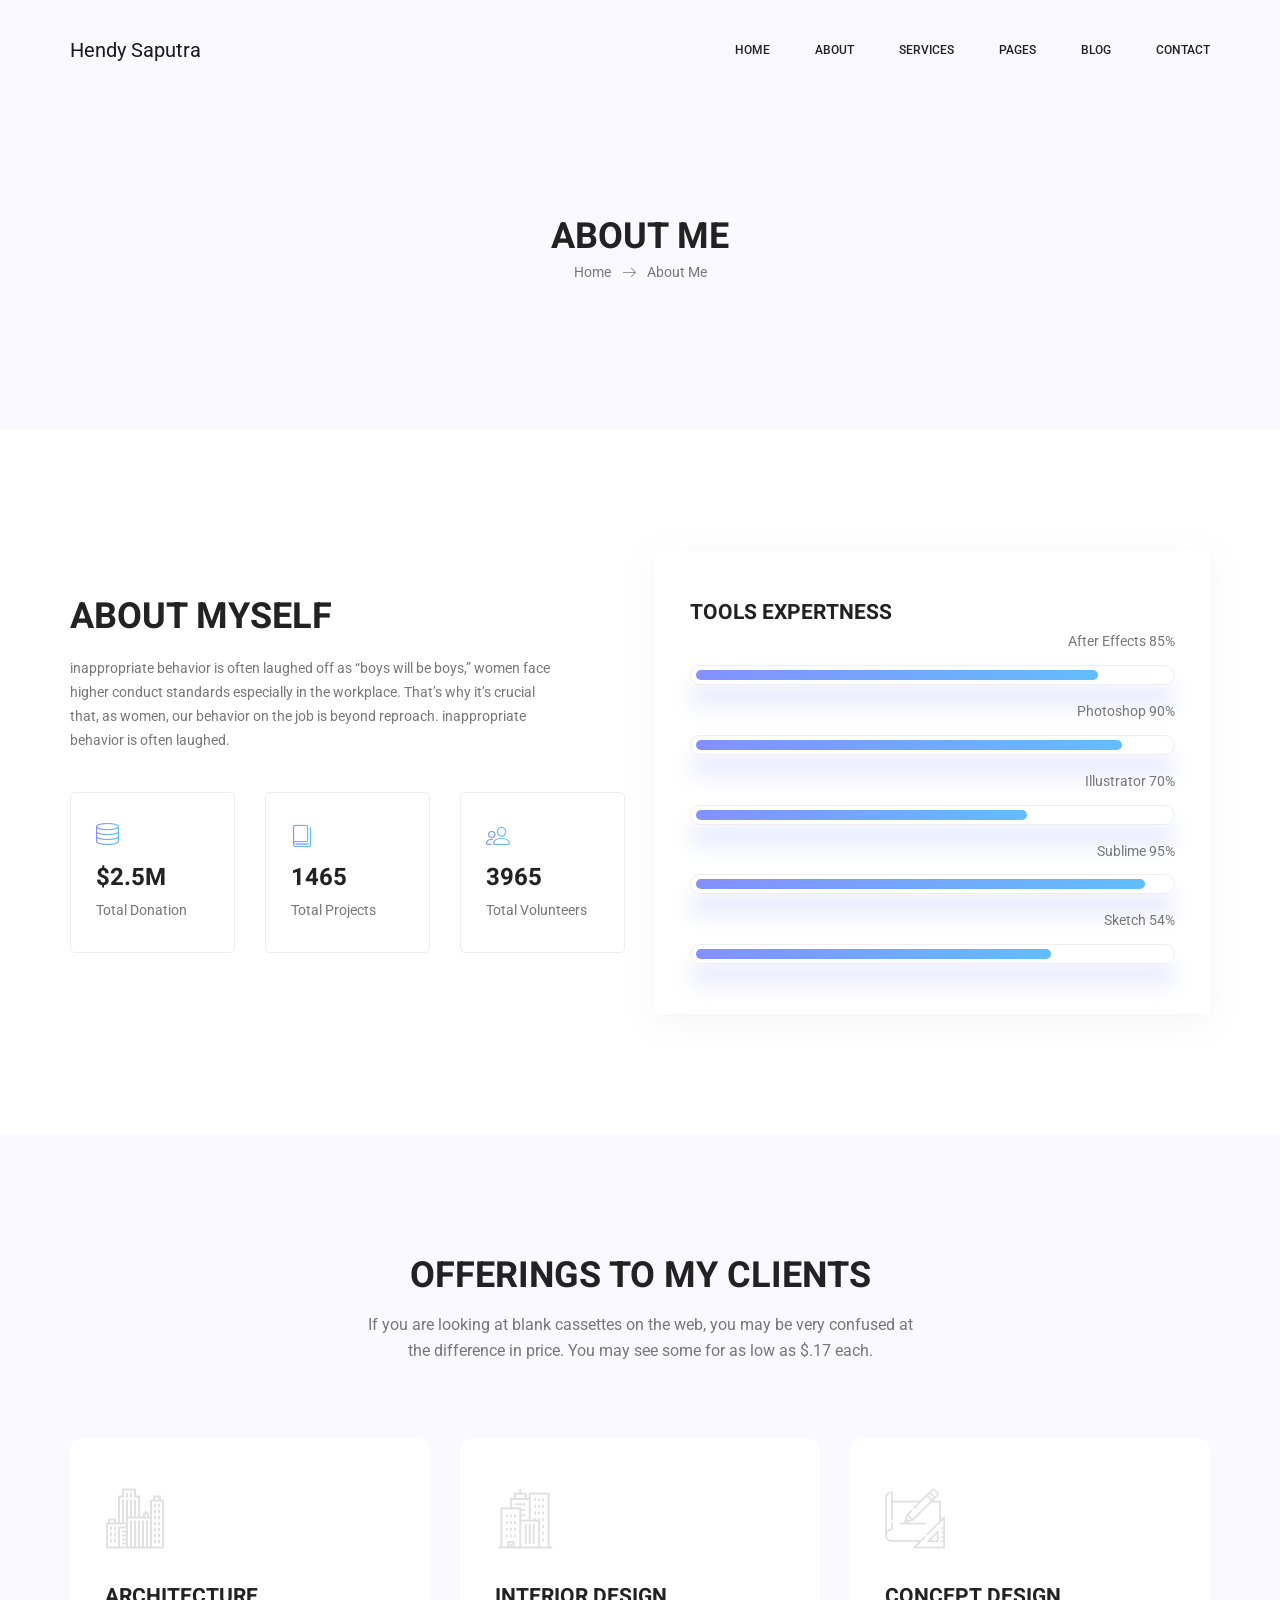
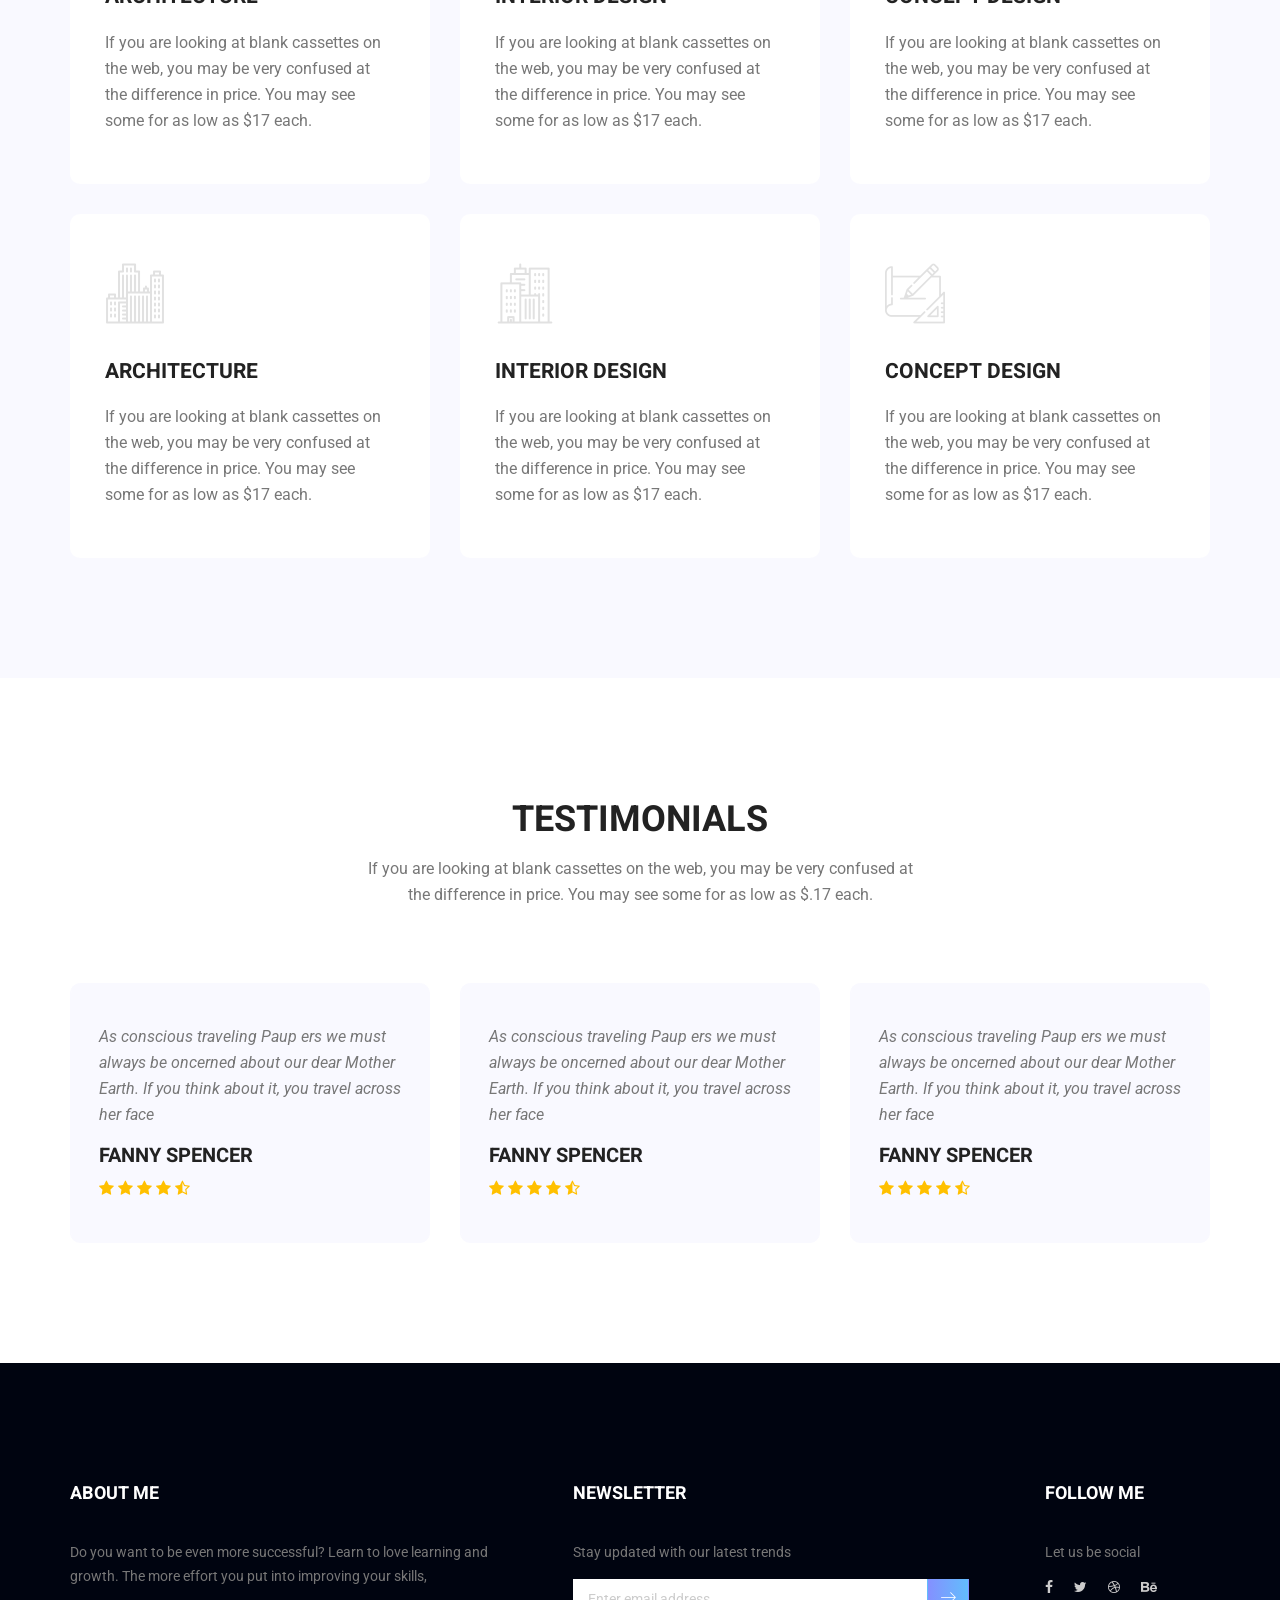
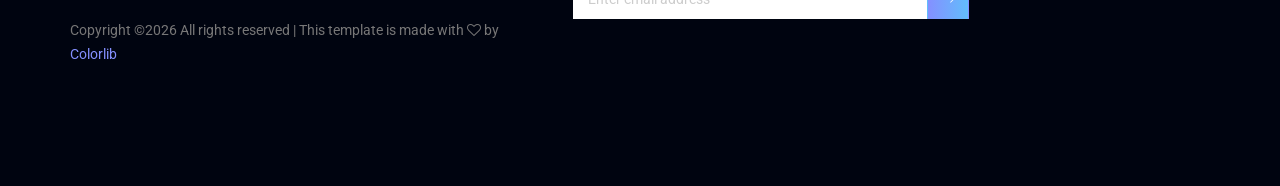
==== commit e50840f9: "new folder" ====
--- a/about-us.html
+++ b/about-us.html
@@ -5,7 +5,7 @@
         <meta charset="utf-8">
         <meta name="viewport" content="width=device-width, initial-scale=1, shrink-to-fit=no">
         <link rel="icon" href="img/favicon.png" type="image/png">
-        <title>Ronin Multi</title>
+        <title>Hendy Saputra</title>
         <!-- Bootstrap CSS -->
         <link rel="stylesheet" href="css/bootstrap.css">
         <link rel="stylesheet" href="vendors/linericon/style.css">
@@ -27,7 +27,7 @@
             	<nav class="navbar navbar-expand-lg navbar-light">
 					<div class="container box_1620">
 						<!-- Brand and toggle get grouped for better mobile display -->
-						<a class="navbar-brand logo_h" href="index.html"><img src="img/logo.png" alt=""></a>
+						<a class="navbar-brand logo_h" href="index.html">Hendy Saputra</a>
 						<button class="navbar-toggler" type="button" data-toggle="collapse" data-target="#navbarSupportedContent" aria-controls="navbarSupportedContent" aria-expanded="false" aria-label="Toggle navigation">
 							<span class="icon-bar"></span>
 							<span class="icon-bar"></span>
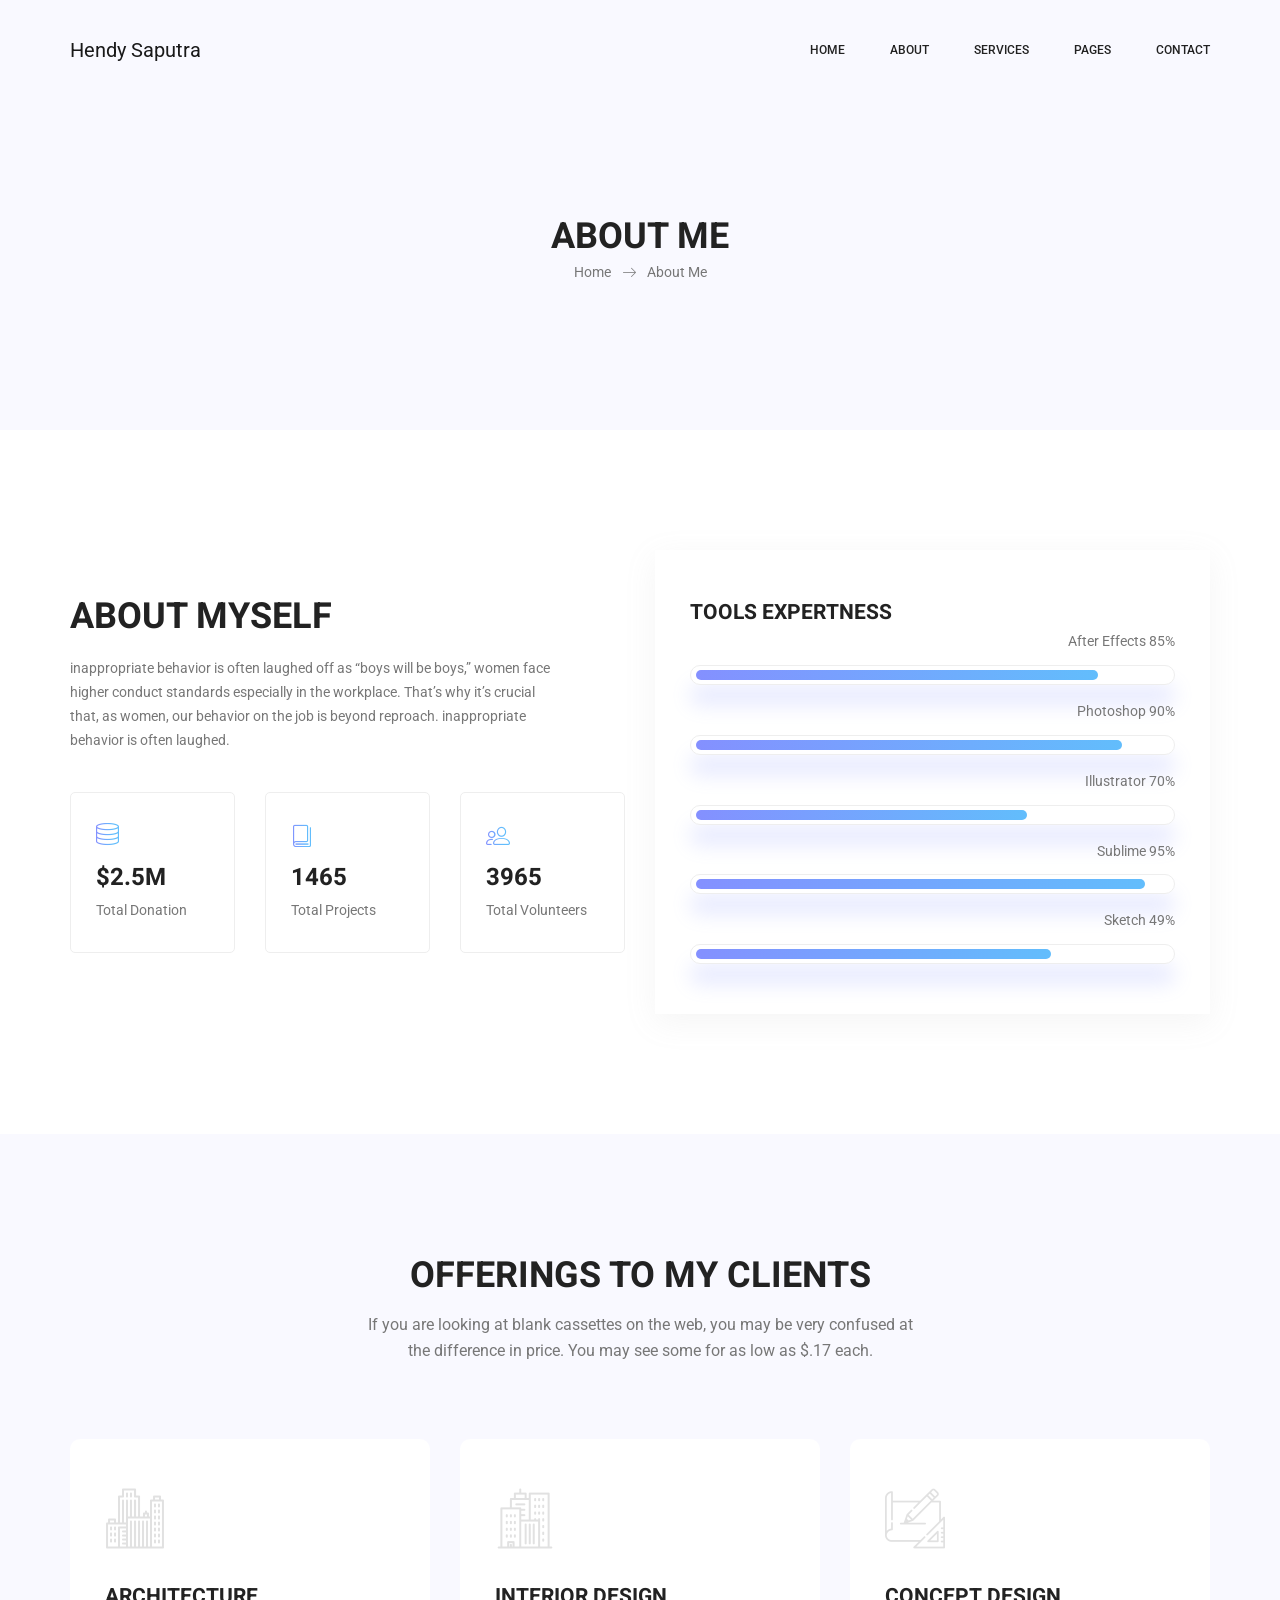
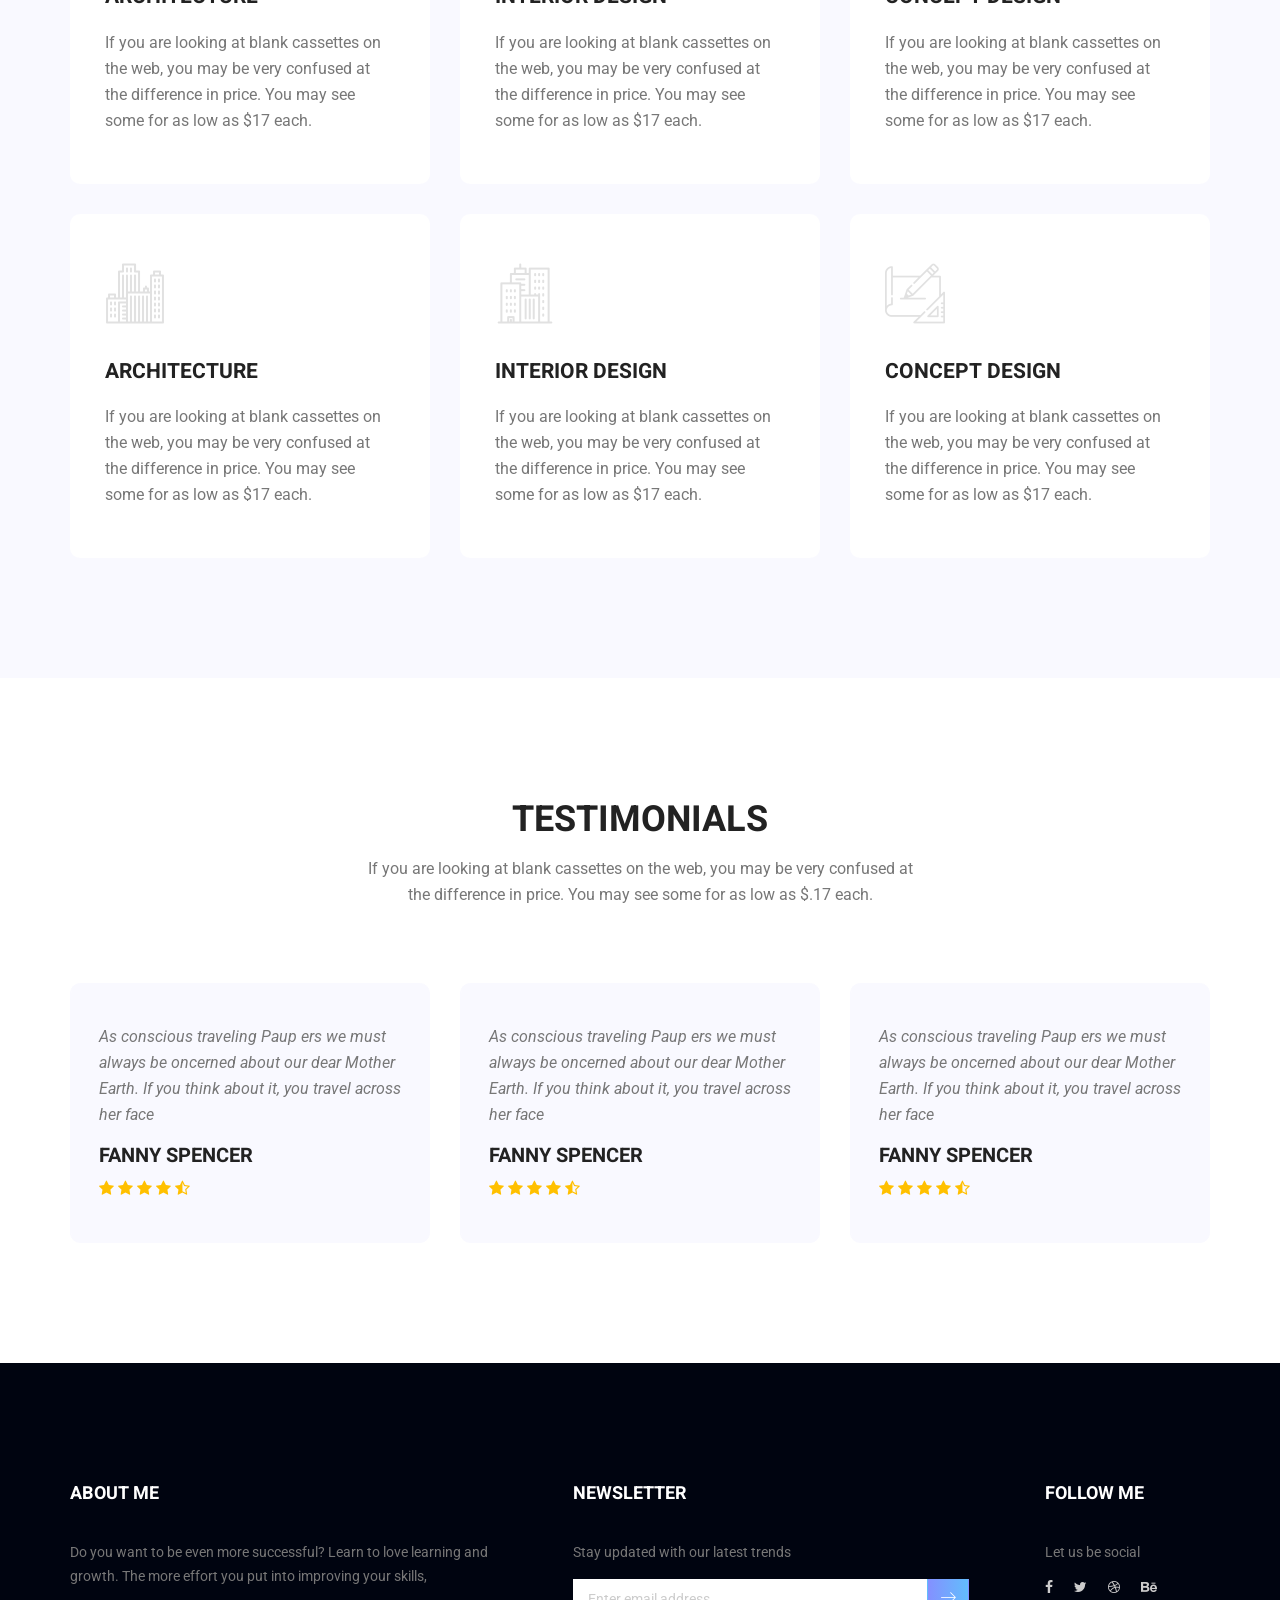
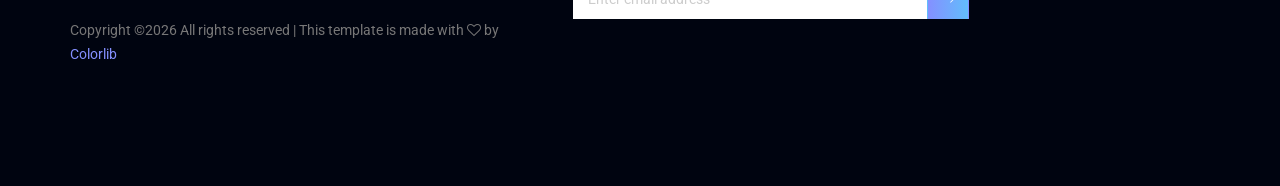
==== commit dfd24a94: "new folder" ====
--- a/about-us.html
+++ b/about-us.html
@@ -47,13 +47,7 @@
 										<li class="nav-item"><a class="nav-link" href="elements.html">Elements</a></li>
 									</ul>
 								</li> 
-								<li class="nav-item submenu dropdown">
-									<a href="#" class="nav-link dropdown-toggle" data-toggle="dropdown" role="button" aria-haspopup="true" aria-expanded="false">Blog</a>
-									<ul class="dropdown-menu">
-										<li class="nav-item"><a class="nav-link" href="blog.html">Blog</a></li>
-										<li class="nav-item"><a class="nav-link" href="single-blog.html">Blog Details</a></li>
-									</ul>
-								</li> 
+								
 								<li class="nav-item"><a class="nav-link" href="contact.html">Contact</a></li>
 							</ul>
 						</div> 
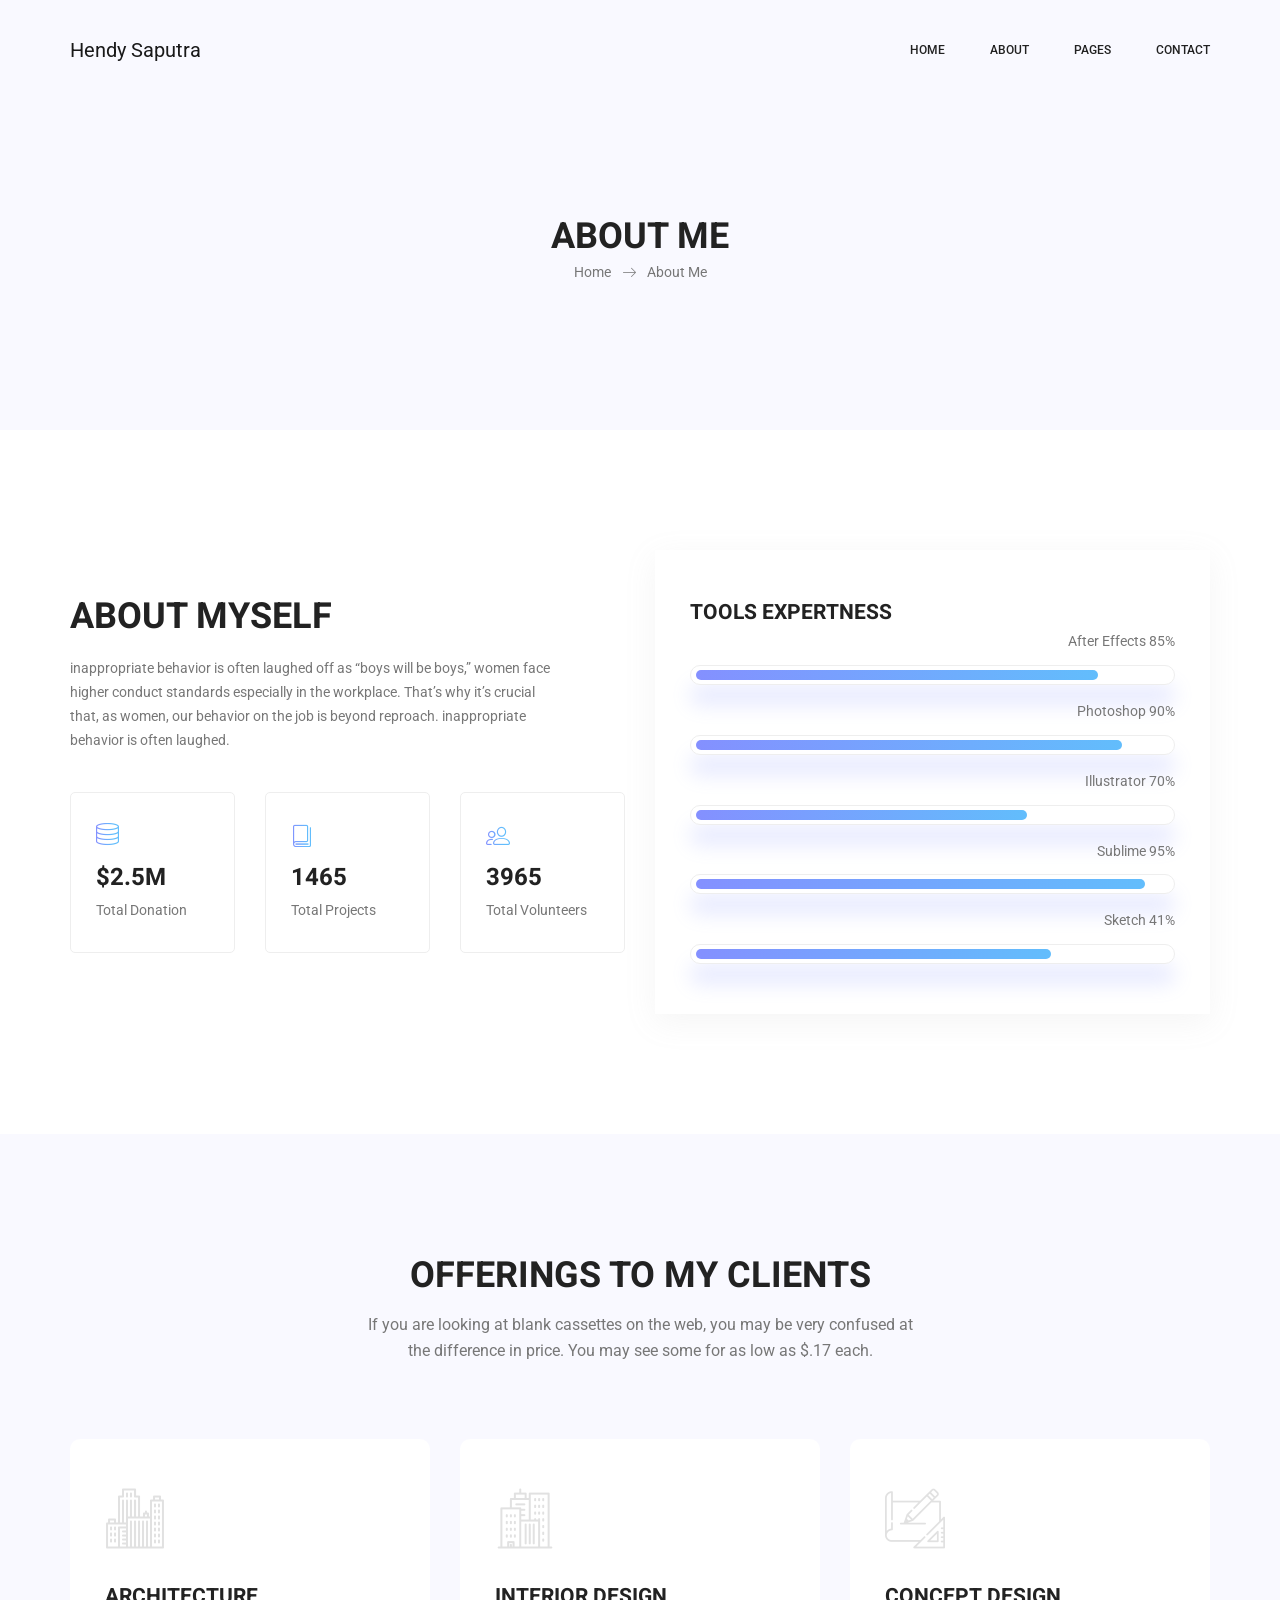
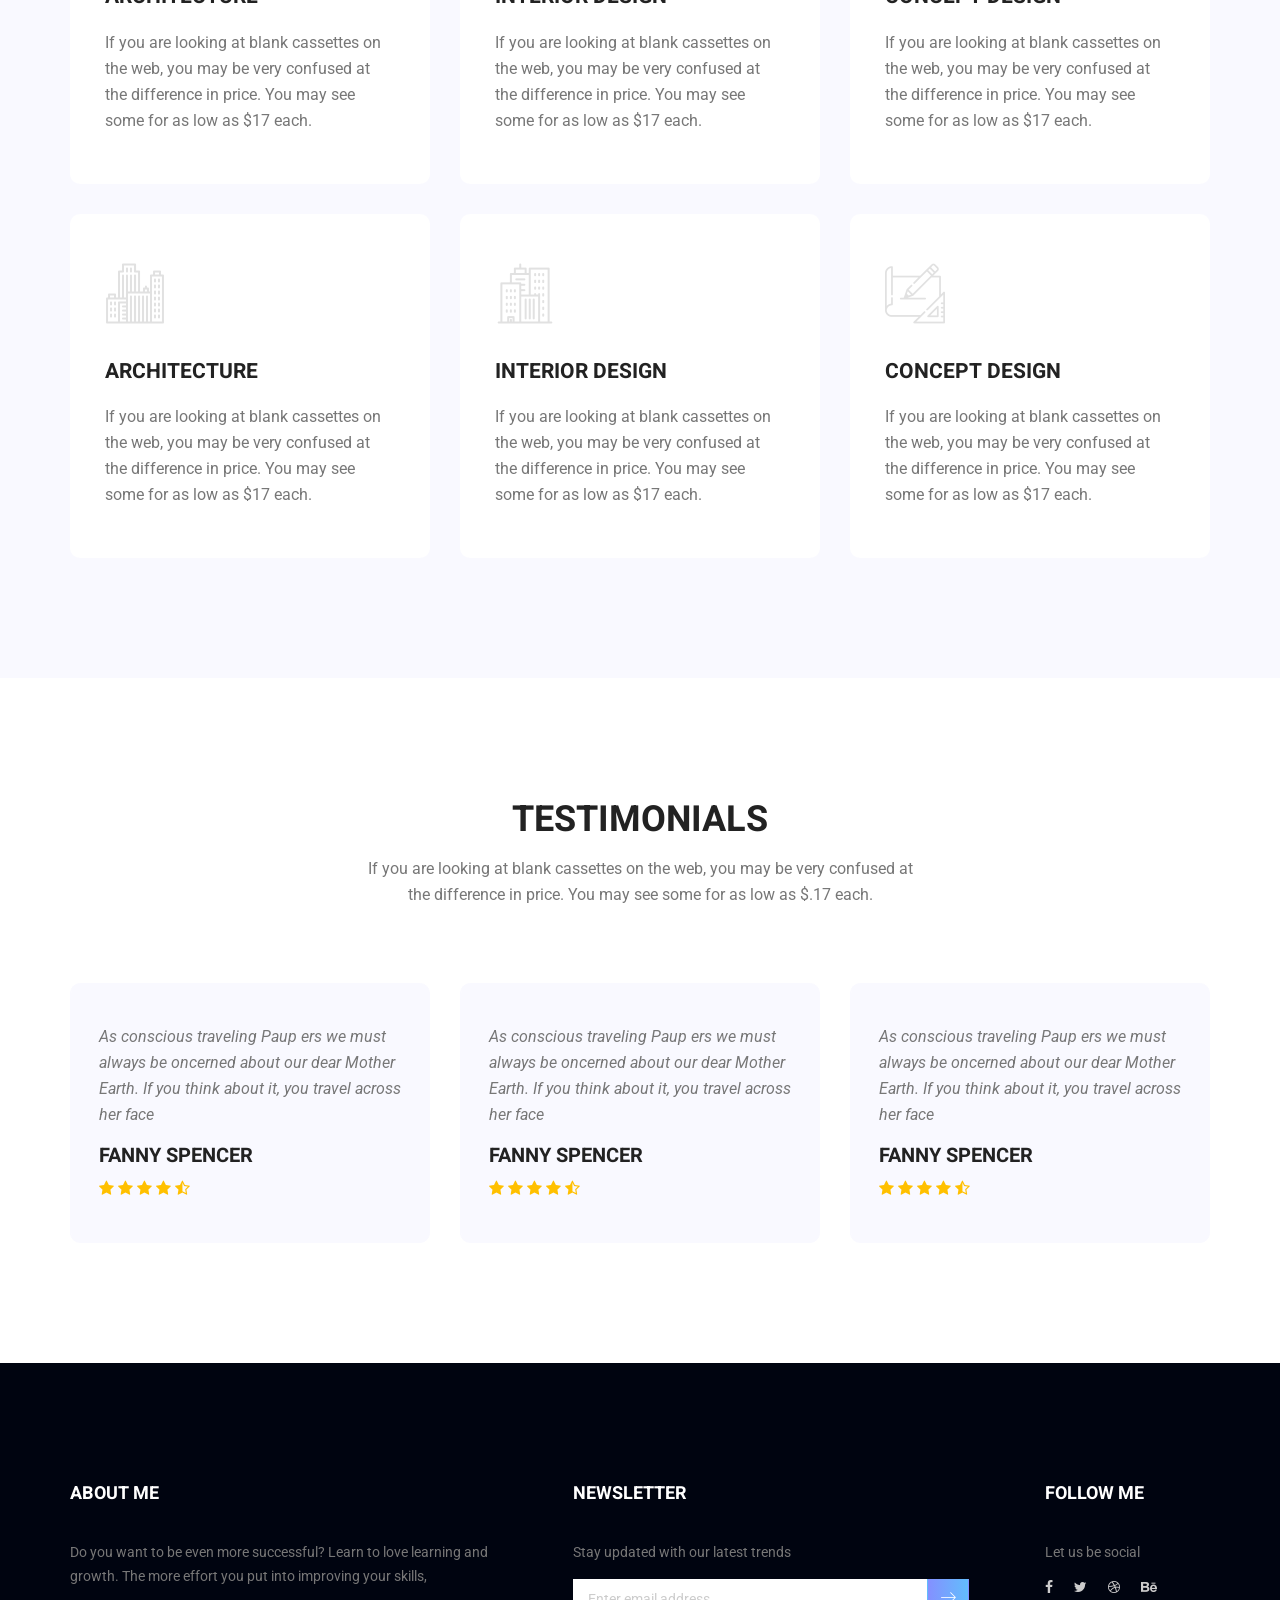
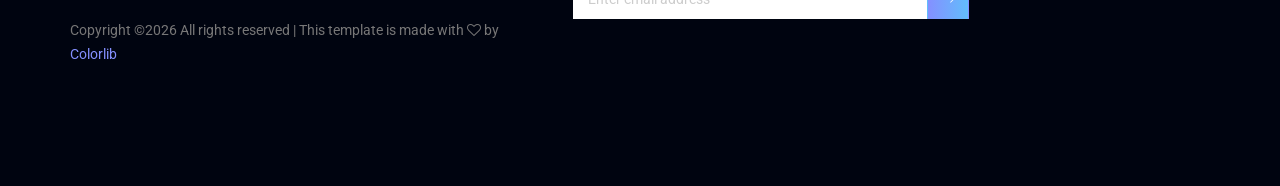
==== commit 919f1403: "new folder" ====
--- a/about-us.html
+++ b/about-us.html
@@ -38,7 +38,6 @@
 							<ul class="nav navbar-nav menu_nav ml-auto">
 								<li class="nav-item active"><a class="nav-link" href="index.html">Home</a></li> 
 								<li class="nav-item"><a class="nav-link" href="about-us.html">About</a></li> 
-								<li class="nav-item"><a class="nav-link" href="services.html">Services</a>
 								<li class="nav-item submenu dropdown">
 									<a href="#" class="nav-link dropdown-toggle" data-toggle="dropdown" role="button" aria-haspopup="true" aria-expanded="false">Pages</a>
 									<ul class="dropdown-menu">
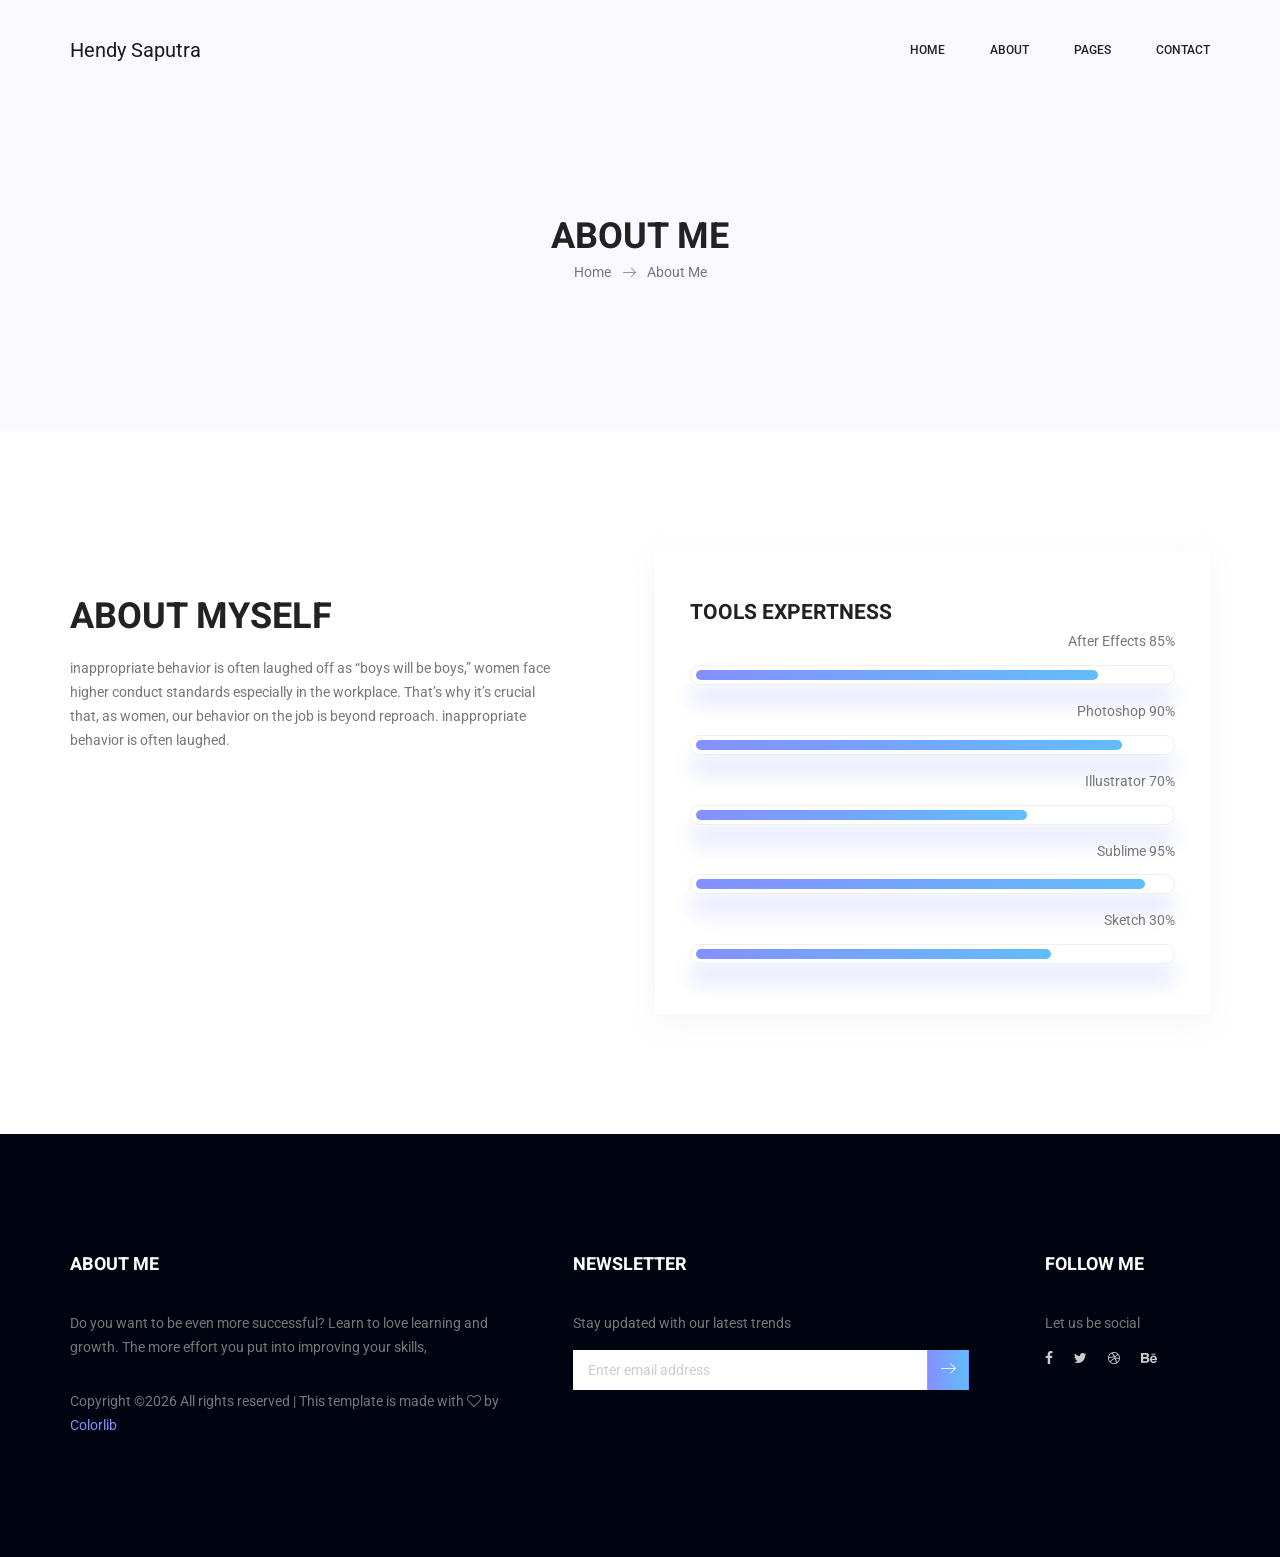
==== commit 01969229: "new folder" ====
--- a/about-us.html
+++ b/about-us.html
@@ -82,29 +82,7 @@
         				<div class="welcome_text">
         					<h4>About Myself</h4>
         					<p>inappropriate behavior is often laughed off as “boys will be boys,” women face higher conduct standards especially in the workplace. That’s why it’s crucial that, as women, our behavior on the job is beyond reproach. inappropriate behavior is often laughed.</p>
-        					<div class="row">
-        						<div class="col-sm-4">
-        							<div class="wel_item">
-        								<i class="lnr lnr-database"></i>
-        								<h4>$2.5M</h4>
-        								<p>Total Donation</p>
-        							</div>
-        						</div>
-        						<div class="col-sm-4">
-        							<div class="wel_item">
-        								<i class="lnr lnr-book"></i>
-        								<h4>1465</h4>
-        								<p>Total Projects</p>
-        							</div>
-        						</div>
-        						<div class="col-sm-4">
-        							<div class="wel_item">
-        								<i class="lnr lnr-users"></i>
-        								<h4>3965</h4>
-        								<p>Total Volunteers</p>
-        							</div>
-        						</div>
-        					</div>
+
         				</div>
         			</div>
         			<div class="col-lg-6">
@@ -150,106 +128,11 @@
         <!--================End Welcome Area =================-->
         
         <!--================Feature Area =================-->
-        <section class="feature_area p_120">
-        	<div class="container">
-        		<div class="main_title">
-        			<h2>offerings to my clients</h2>
-        			<p>If you are looking at blank cassettes on the web, you may be very confused at the difference in price. You may see some for as low as $.17 each.</p>
-        		</div>
-        		<div class="feature_inner row">
-        			<div class="col-lg-4 col-md-6">
-        				<div class="feature_item">
-        					<i class="flaticon-city"></i>
-        					<h4>Architecture</h4>
-        					<p>If you are looking at blank cassettes on the web, you may be very confused at the difference in price. You may see some for as low as $17 each.</p>
-        				</div>
-        			</div>
-        			<div class="col-lg-4 col-md-6">
-        				<div class="feature_item">
-        					<i class="flaticon-skyline"></i>
-        					<h4>Interior Design</h4>
-        					<p>If you are looking at blank cassettes on the web, you may be very confused at the difference in price. You may see some for as low as $17 each.</p>
-        				</div>
-        			</div>
-        			<div class="col-lg-4 col-md-6">
-        				<div class="feature_item">
-        					<i class="flaticon-sketch"></i>
-        					<h4>Concept Design</h4>
-        					<p>If you are looking at blank cassettes on the web, you may be very confused at the difference in price. You may see some for as low as $17 each.</p>
-        				</div>
-        			</div>
-        			<div class="col-lg-4 col-md-6">
-        				<div class="feature_item">
-        					<i class="flaticon-city"></i>
-        					<h4>Architecture</h4>
-        					<p>If you are looking at blank cassettes on the web, you may be very confused at the difference in price. You may see some for as low as $17 each.</p>
-        				</div>
-        			</div>
-        			<div class="col-lg-4 col-md-6">
-        				<div class="feature_item">
-        					<i class="flaticon-skyline"></i>
-        					<h4>Interior Design</h4>
-        					<p>If you are looking at blank cassettes on the web, you may be very confused at the difference in price. You may see some for as low as $17 each.</p>
-        				</div>
-        			</div>
-        			<div class="col-lg-4 col-md-6">
-        				<div class="feature_item">
-        					<i class="flaticon-sketch"></i>
-        					<h4>Concept Design</h4>
-        					<p>If you are looking at blank cassettes on the web, you may be very confused at the difference in price. You may see some for as low as $17 each.</p>
-        				</div>
-        			</div>
-        		</div>
-        	</div>
-        </section>
+        
         <!--================End Feature Area =================-->
         
         <!--================Testimonials Area =================-->
-        <section class="testimonials_area testi_two p_120">
-        	<div class="container">
-        		<div class="main_title">
-        			<h2>Testimonials</h2>
-        			<p>If you are looking at blank cassettes on the web, you may be very confused at the difference in price. You may see some for as low as $.17 each.</p>
-        		</div>
-        		<div class="testi_inner">
-					<div class="testi_slider owl-carousel">
-						<div class="item">
-							<div class="testi_item">
-								<p>As conscious traveling Paup ers we must always be oncerned about our dear Mother Earth. If you think about it, you travel across her face</p>
-								<h4>Fanny Spencer</h4>
-								<a href="#"><i class="fa fa-star"></i></a>
-								<a href="#"><i class="fa fa-star"></i></a>
-								<a href="#"><i class="fa fa-star"></i></a>
-								<a href="#"><i class="fa fa-star"></i></a>
-								<a href="#"><i class="fa fa-star-half-o"></i></a>
-							</div>
-						</div>
-						<div class="item">
-							<div class="testi_item">
-								<p>As conscious traveling Paup ers we must always be oncerned about our dear Mother Earth. If you think about it, you travel across her face</p>
-								<h4>Fanny Spencer</h4>
-								<a href="#"><i class="fa fa-star"></i></a>
-								<a href="#"><i class="fa fa-star"></i></a>
-								<a href="#"><i class="fa fa-star"></i></a>
-								<a href="#"><i class="fa fa-star"></i></a>
-								<a href="#"><i class="fa fa-star-half-o"></i></a>
-							</div>
-						</div>
-						<div class="item">
-							<div class="testi_item">
-								<p>As conscious traveling Paup ers we must always be oncerned about our dear Mother Earth. If you think about it, you travel across her face</p>
-								<h4>Fanny Spencer</h4>
-								<a href="#"><i class="fa fa-star"></i></a>
-								<a href="#"><i class="fa fa-star"></i></a>
-								<a href="#"><i class="fa fa-star"></i></a>
-								<a href="#"><i class="fa fa-star"></i></a>
-								<a href="#"><i class="fa fa-star-half-o"></i></a>
-							</div>
-						</div>
-					</div>
-        		</div>
-        	</div>
-        </section>
+        
         <!--================End Testimonials Area =================-->
         
         <!--================Footer Area =================-->
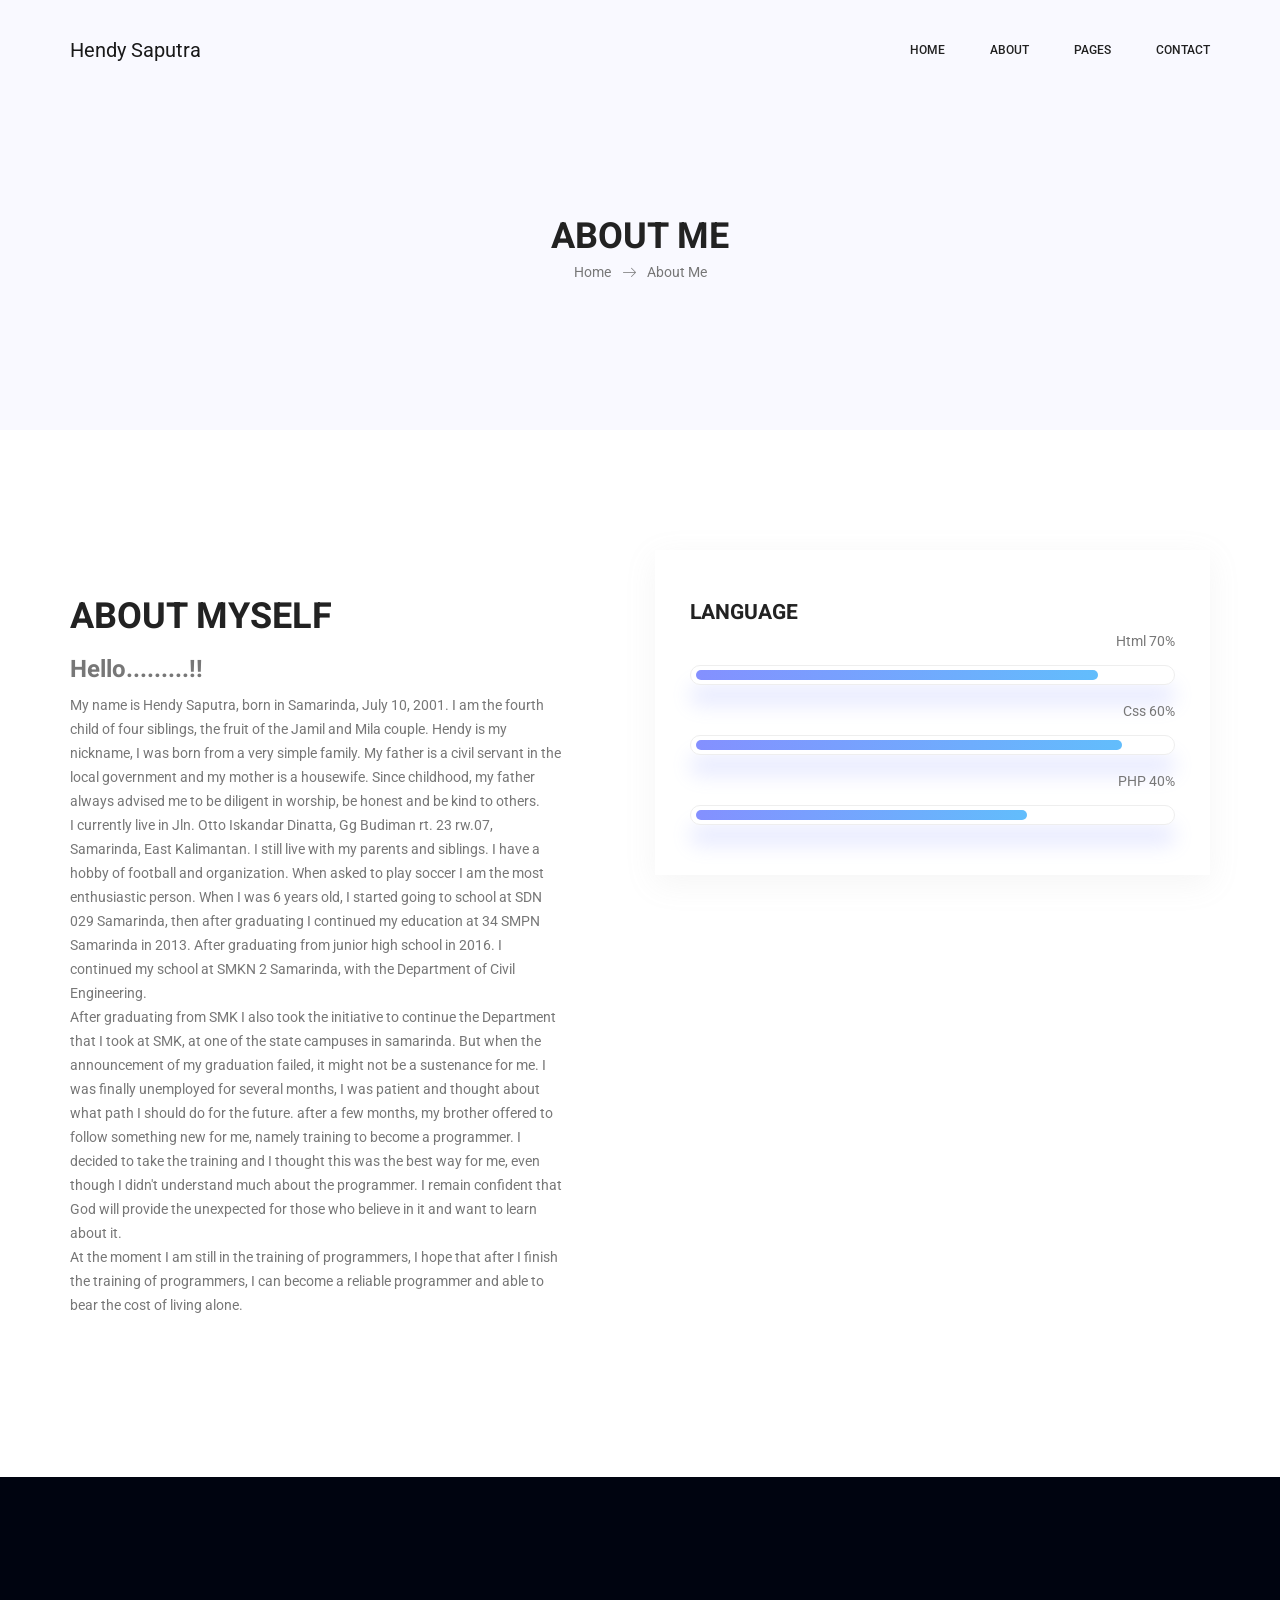
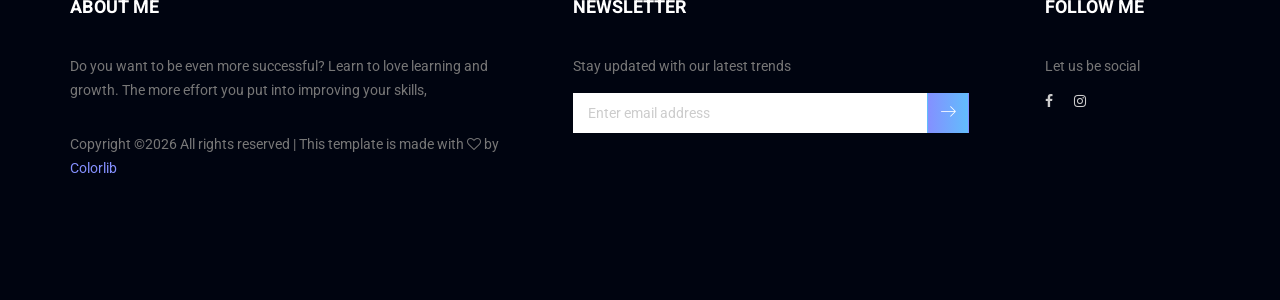
==== commit 1f86f8c7: "new folder" ====
--- a/about-us.html
+++ b/about-us.html
@@ -42,8 +42,7 @@
 									<a href="#" class="nav-link dropdown-toggle" data-toggle="dropdown" role="button" aria-haspopup="true" aria-expanded="false">Pages</a>
 									<ul class="dropdown-menu">
 										<li class="nav-item"><a class="nav-link" href="portfolio.html">Portfolio</a></li>
-										<li class="nav-item"><a class="nav-link" href="portfolio-details.html">Project Details</a></li>
-										<li class="nav-item"><a class="nav-link" href="elements.html">Elements</a></li>
+										<li class="nav-item"><a class="nav-link" href="project-details.html">Project Details</a></li>
 									</ul>
 								</li> 
 								
@@ -75,48 +74,52 @@
         <!--================End Home Banner Area =================-->
         
         <!--================Welcome Area =================-->
-        <section class="welcome_area p_120">
+		<section class="welcome_area p_120">
         	<div class="container">
         		<div class="row welcome_inner">
         			<div class="col-lg-6">
-        				<div class="welcome_text">
-        					<h4>About Myself</h4>
-        					<p>inappropriate behavior is often laughed off as “boys will be boys,” women face higher conduct standards especially in the workplace. That’s why it’s crucial that, as women, our behavior on the job is beyond reproach. inappropriate behavior is often laughed.</p>
-
-        				</div>
-        			</div>
-        			<div class="col-lg-6">
+        				<div class="welcome_text justify-content-center">
+							<h4>About Myself </h4>
+							<h3>Hello.........!!</h3>
+        					<p>My name is Hendy Saputra, born in Samarinda, July 10, 2001. I am the fourth child of four siblings, the fruit of the Jamil and Mila couple. Hendy is my nickname, 
+							   I was born from a very simple family. My father is a civil servant in the local government and my mother is a housewife. Since childhood, my father always advised me to be diligent in worship, be honest and be kind to others.
+								<br/>I currently live in Jln. Otto Iskandar Dinatta, Gg Budiman rt. 23 rw.07, Samarinda, East Kalimantan. 
+								I still live with my parents and siblings. I have a hobby of football and organization. When asked to play soccer I am the most enthusiastic person.
+								When I was 6 years old, I started going to school at SDN 029 Samarinda, then after graduating I continued my education at 34 SMPN Samarinda in 2013. 
+								After graduating from junior high school in 2016. I continued my school at SMKN 2 Samarinda, with the Department of Civil Engineering.
+								<br/>
+								After graduating from SMK I also took the initiative to continue the Department that I took at SMK, at one of the state campuses in samarinda. 
+								But when the announcement of my graduation failed, it might not be a sustenance for me. I was finally unemployed for several months, 
+								I was patient and thought about what path I should do for the future. 
+								after a few months, my brother offered to follow something new for me, namely training to become a programmer. 
+								I decided to take the training and I thought this was the best way for me, even though I didn't understand much about the programmer. 
+								I remain confident that God will provide the unexpected for those who believe in it and want to learn about it.
+							   <br/>
+							   At the moment I am still in the training of programmers, I hope that after I finish the training of programmers, 
+							   I can become a reliable programmer and able to bear the cost of living alone.
+							</p>
+        				</div> 
+        			</div>
+					<div class="col-lg-6">
         				<div class="tools_expert">
-        					<h3>Tools Expertness</h3>
+        					<h3>Language</h3>
         					<div class="skill_main">
 								<div class="skill_item">
-									<h4>After Effects <span class="counter">85</span>%</h4>
+									<h4> Html <span class="counter">70</span>%</h4>
 									<div class="progress">
 										<div class="progress-bar" role="progressbar" aria-valuenow="85" aria-valuemin="0" aria-valuemax="100"></div>
 									</div>
 								</div>
 								<div class="skill_item">
-									<h4>Photoshop <span class="counter">90</span>%</h4>
+									<h4> Css <span class="counter">60</span>%</h4>
 									<div class="progress">
 										<div class="progress-bar" role="progressbar" aria-valuenow="90" aria-valuemin="0" aria-valuemax="100"></div>
 									</div>
 								</div>
 								<div class="skill_item">
-									<h4>Illustrator <span class="counter">70</span>%</h4>
+									<h4> PHP <span class="counter"> 40</span>%</h4>
 									<div class="progress">
 										<div class="progress-bar" role="progressbar" aria-valuenow="70" aria-valuemin="0" aria-valuemax="100"></div>
-									</div>
-								</div>
-								<div class="skill_item">
-									<h4>Sublime <span class="counter">95</span>%</h4>
-									<div class="progress">
-										<div class="progress-bar" role="progressbar" aria-valuenow="95" aria-valuemin="0" aria-valuemax="100"></div>
-									</div>
-								</div>
-								<div class="skill_item">
-									<h4>Sketch <span class="counter">75</span>%</h4>
-									<div class="progress">
-										<div class="progress-bar" role="progressbar" aria-valuenow="75" aria-valuemin="0" aria-valuemax="100"></div>
 									</div>
 								</div>
 							</div>
@@ -175,10 +178,8 @@
         					</div>
         					<p>Let us be social</p>
         					<ul class="list">
-        						<li><a href="#"><i class="fa fa-facebook"></i></a></li>
-        						<li><a href="#"><i class="fa fa-twitter"></i></a></li>
-        						<li><a href="#"><i class="fa fa-dribbble"></i></a></li>
-        						<li><a href="#"><i class="fa fa-behance"></i></a></li>
+								<li><a href="https://www.facebook.com/hendi.saputra.9461799" target="_blank"><i class="fa fa-facebook"></i></a></li>
+        						<li><a href="https://www.instagram.com/hendxstylx/?hl=id" target="_blank"><i class="fa fa-instagram"></i></a></li>
         					</ul>
         				</aside>
         			</div>
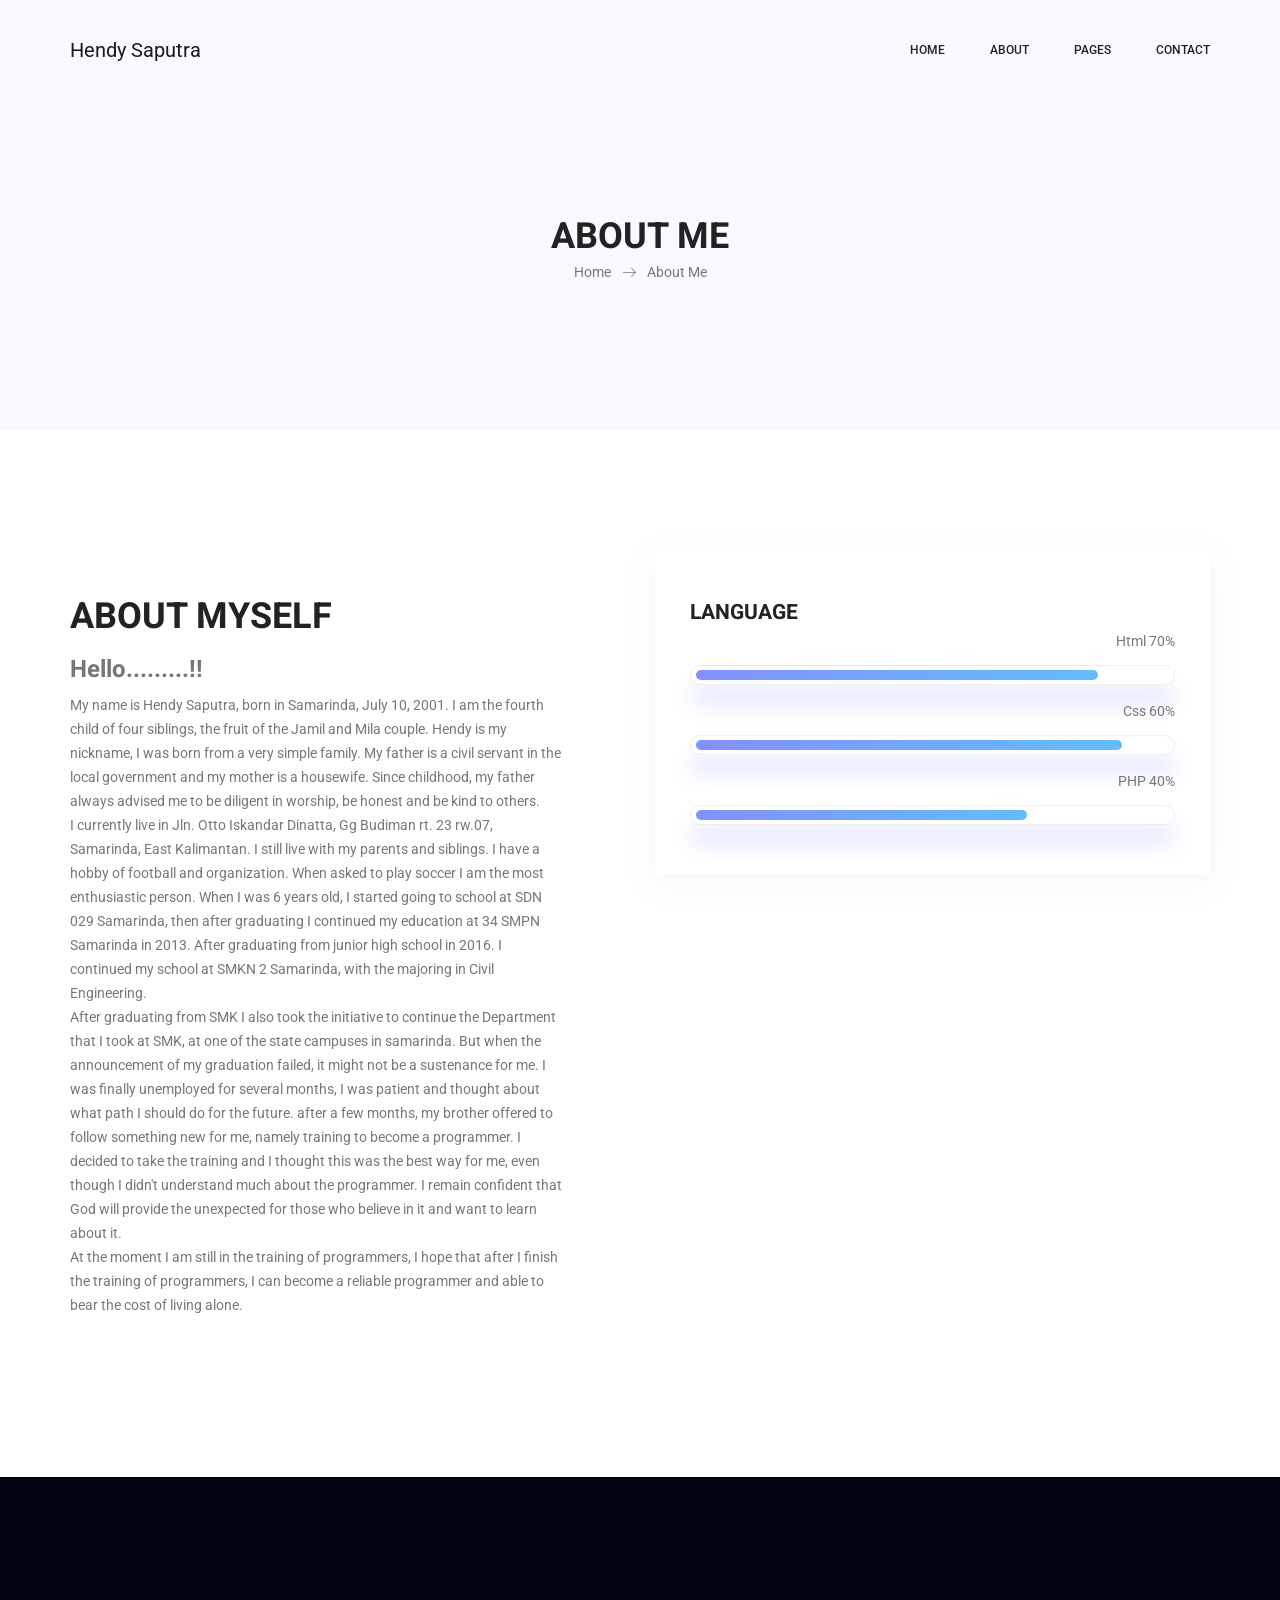
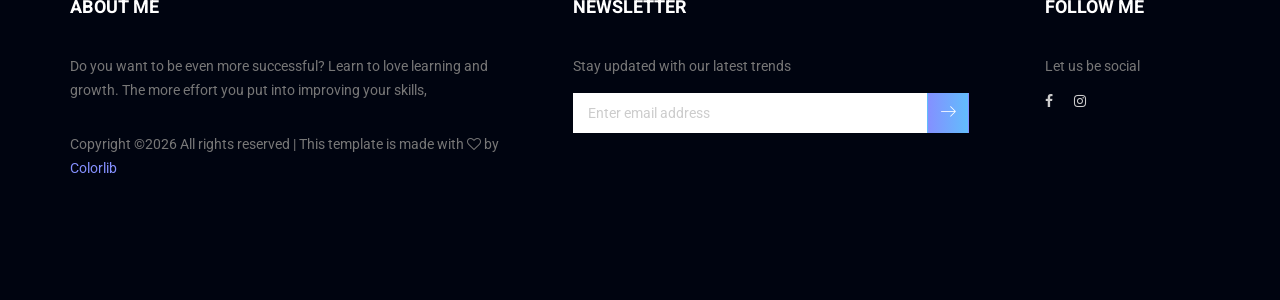
==== commit 15c1208c: "new folder" ====
--- a/about-us.html
+++ b/about-us.html
@@ -86,7 +86,7 @@
 								<br/>I currently live in Jln. Otto Iskandar Dinatta, Gg Budiman rt. 23 rw.07, Samarinda, East Kalimantan. 
 								I still live with my parents and siblings. I have a hobby of football and organization. When asked to play soccer I am the most enthusiastic person.
 								When I was 6 years old, I started going to school at SDN 029 Samarinda, then after graduating I continued my education at 34 SMPN Samarinda in 2013. 
-								After graduating from junior high school in 2016. I continued my school at SMKN 2 Samarinda, with the Department of Civil Engineering.
+								After graduating from junior high school in 2016. I continued my school at SMKN 2 Samarinda, with  the majoring in  Civil Engineering.
 								<br/>
 								After graduating from SMK I also took the initiative to continue the Department that I took at SMK, at one of the state campuses in samarinda. 
 								But when the announcement of my graduation failed, it might not be a sustenance for me. I was finally unemployed for several months, 
